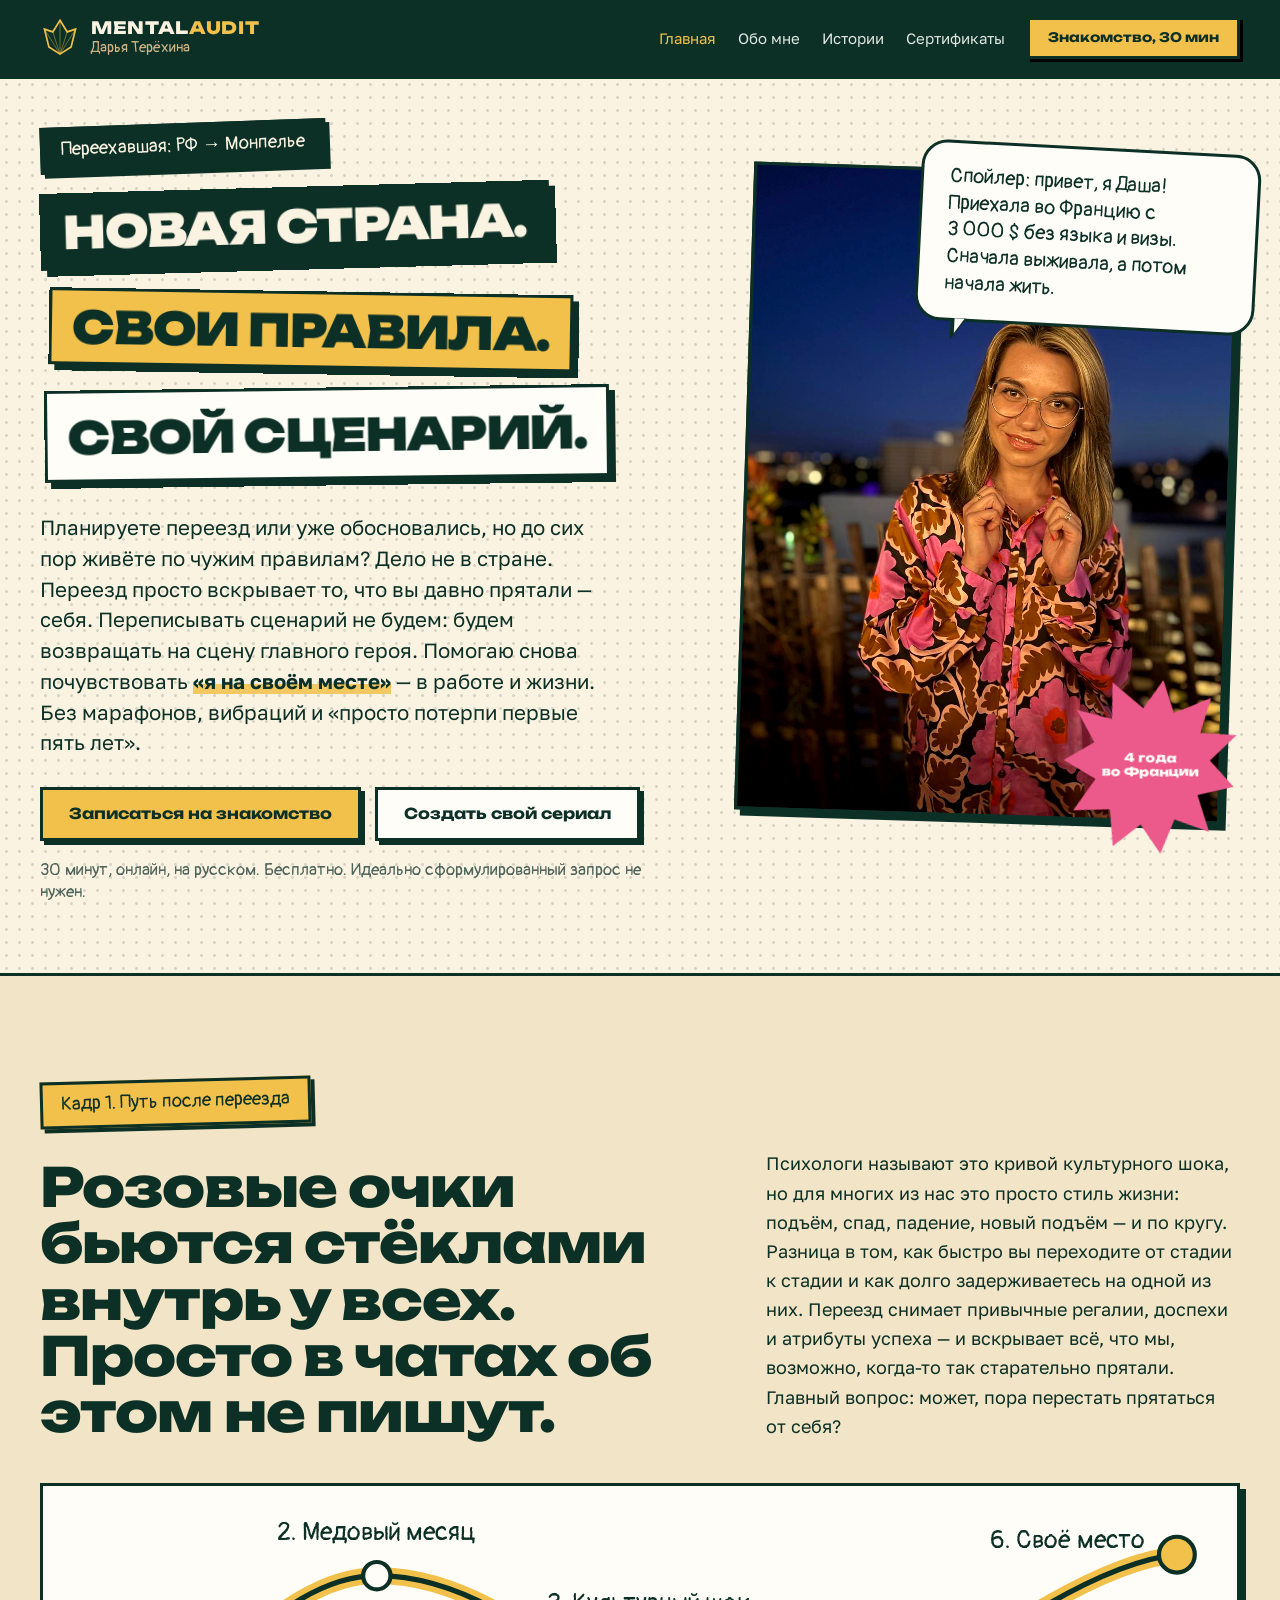
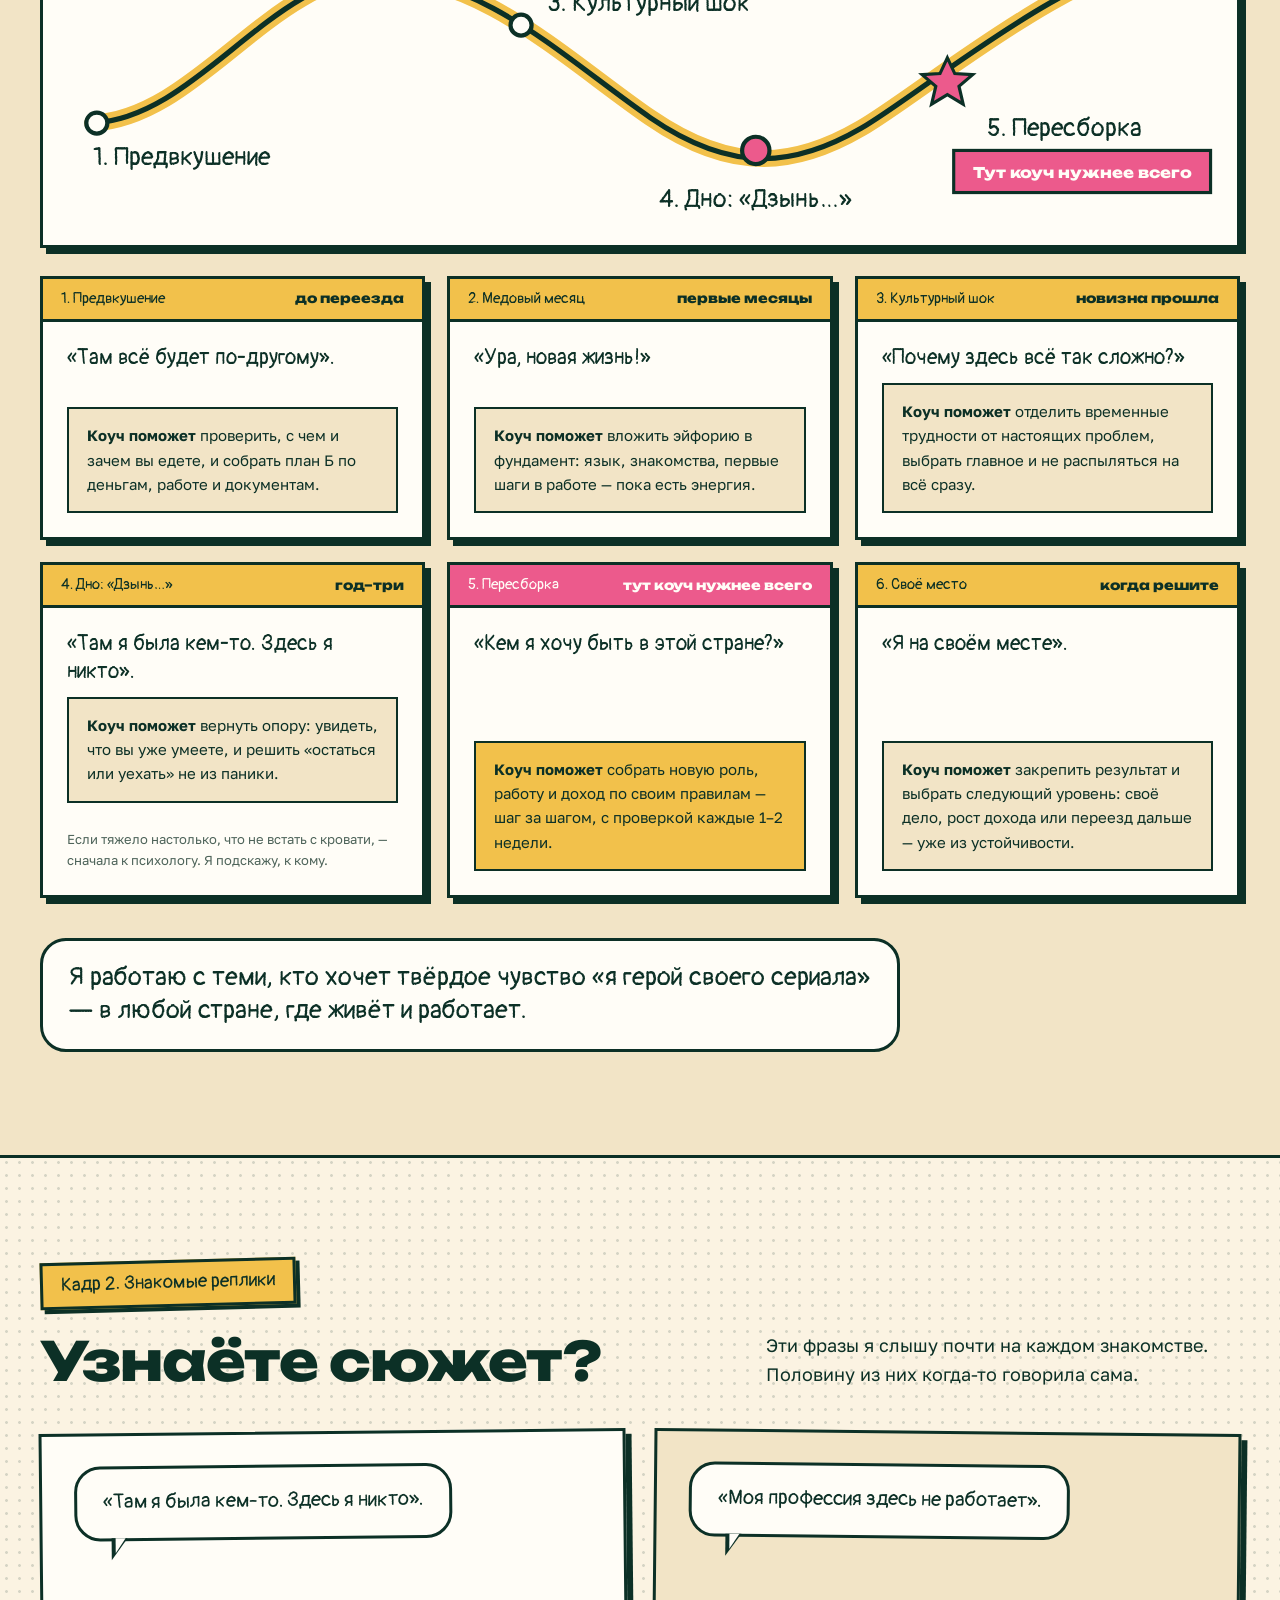
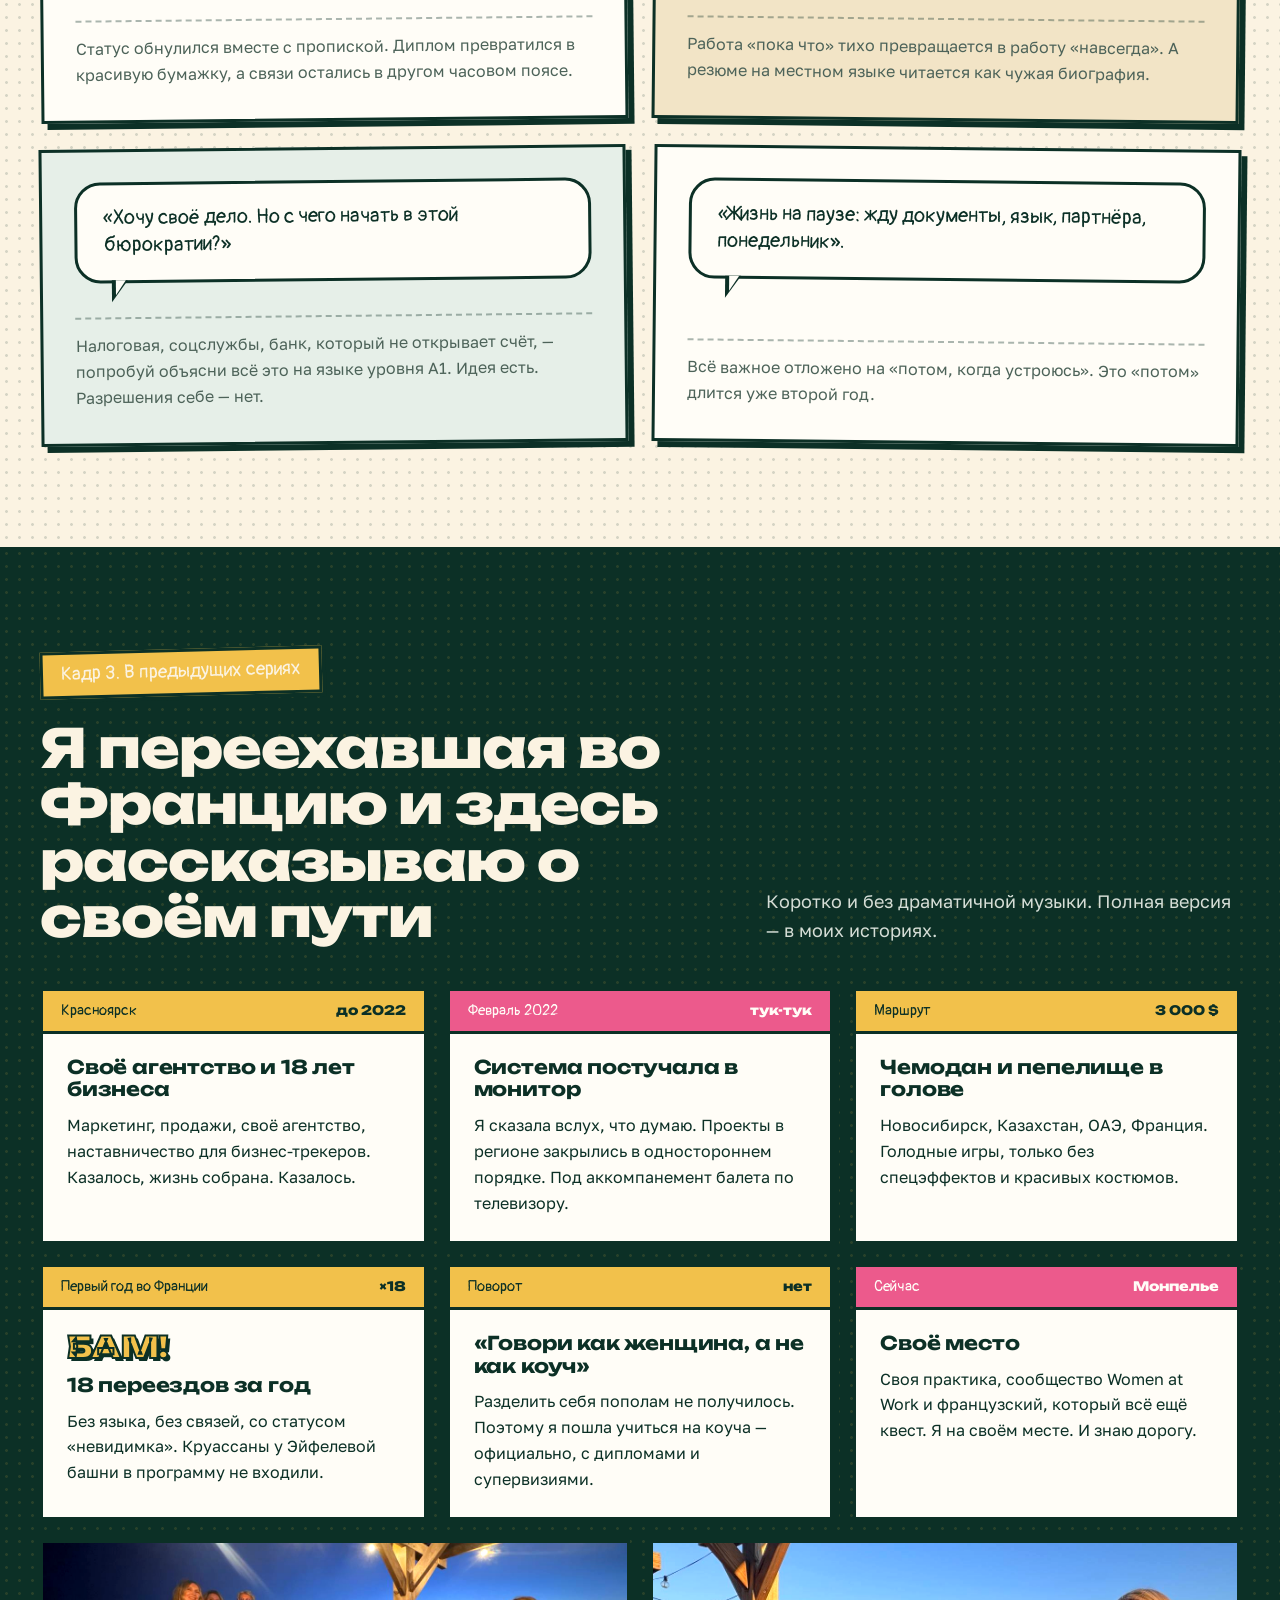
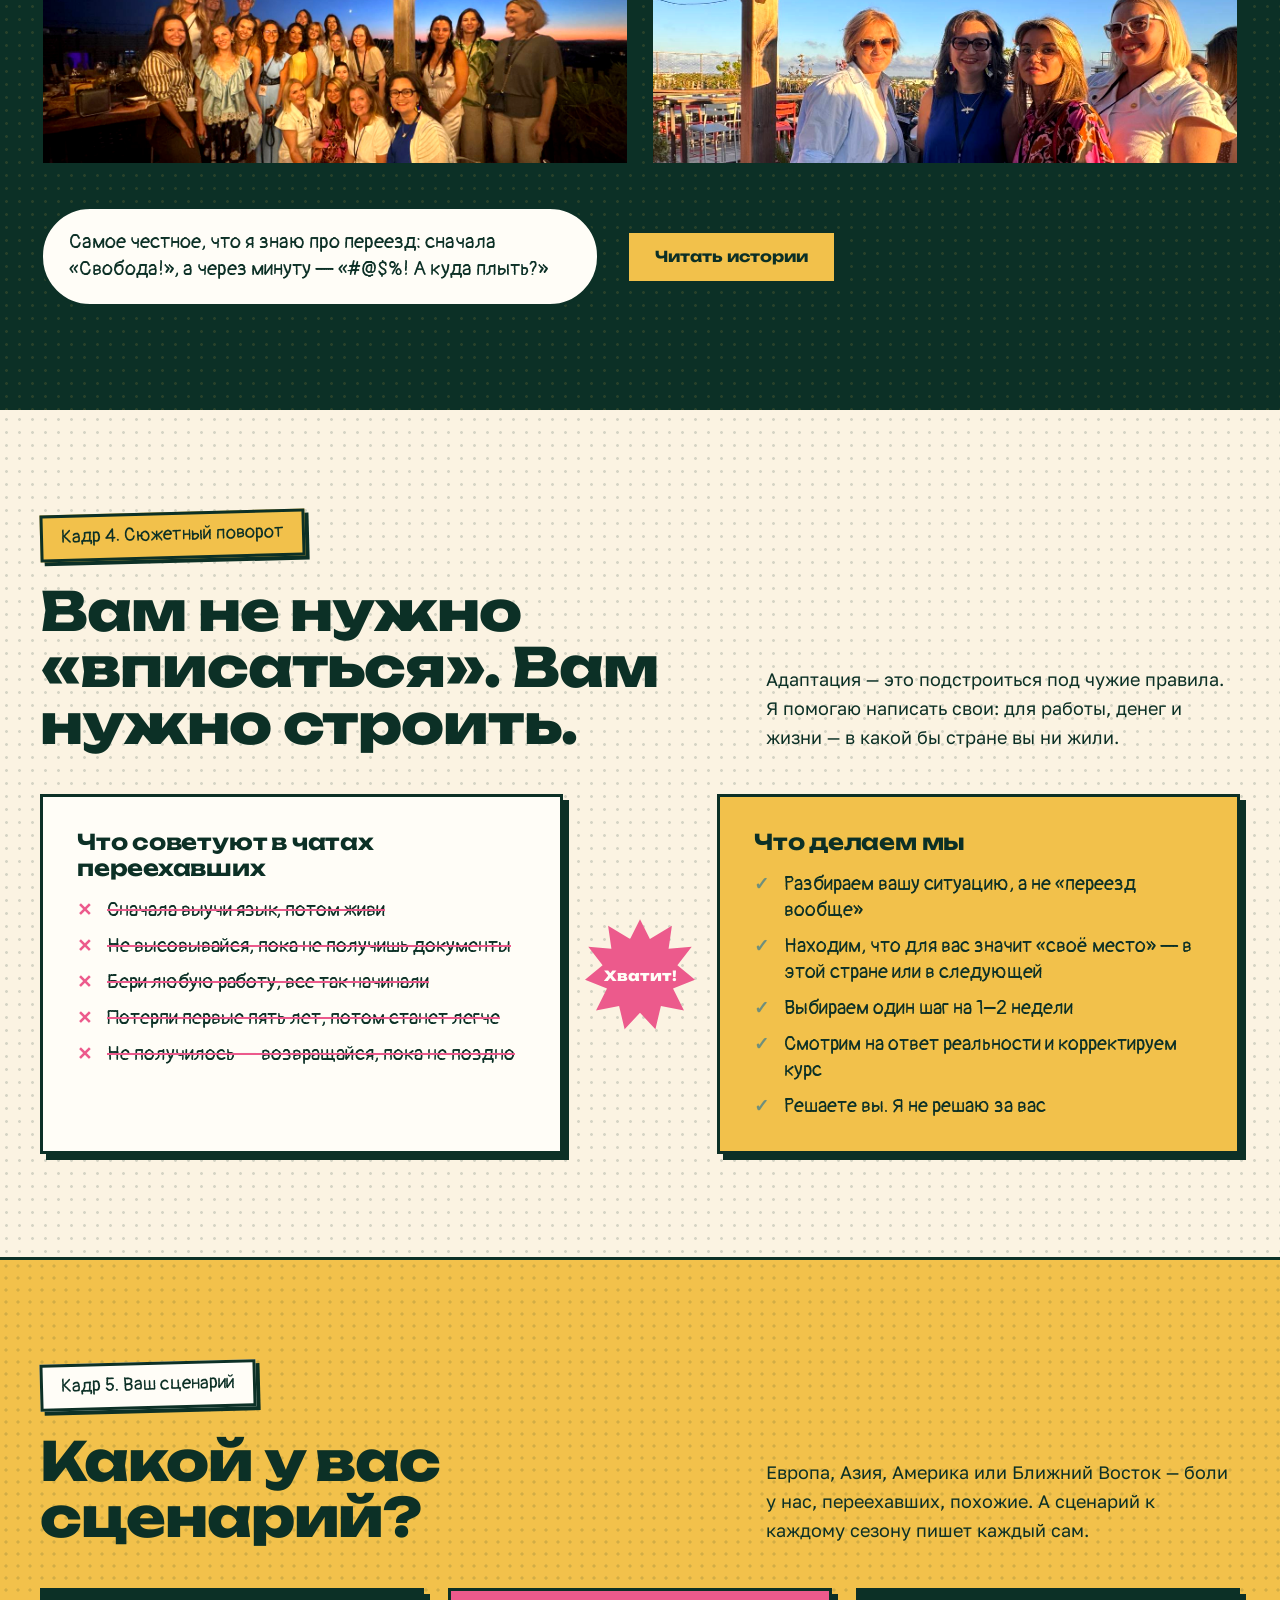
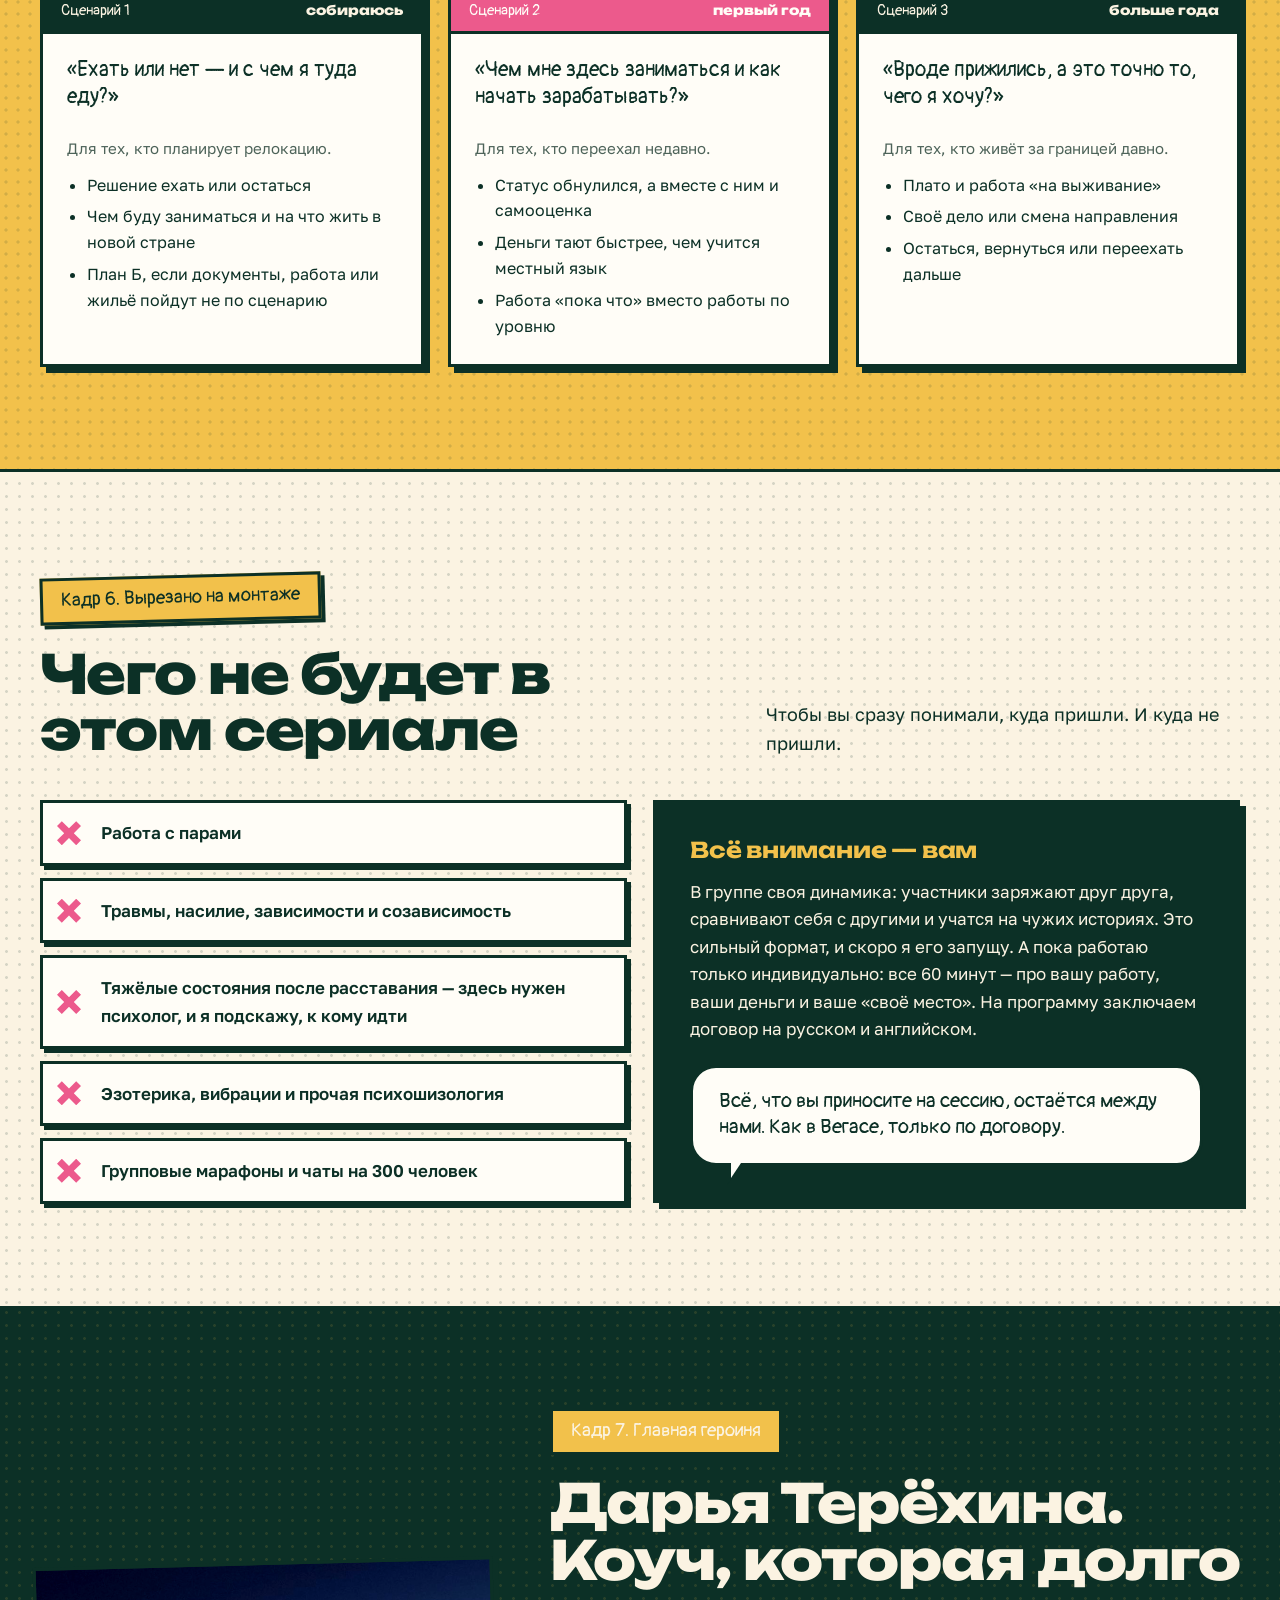
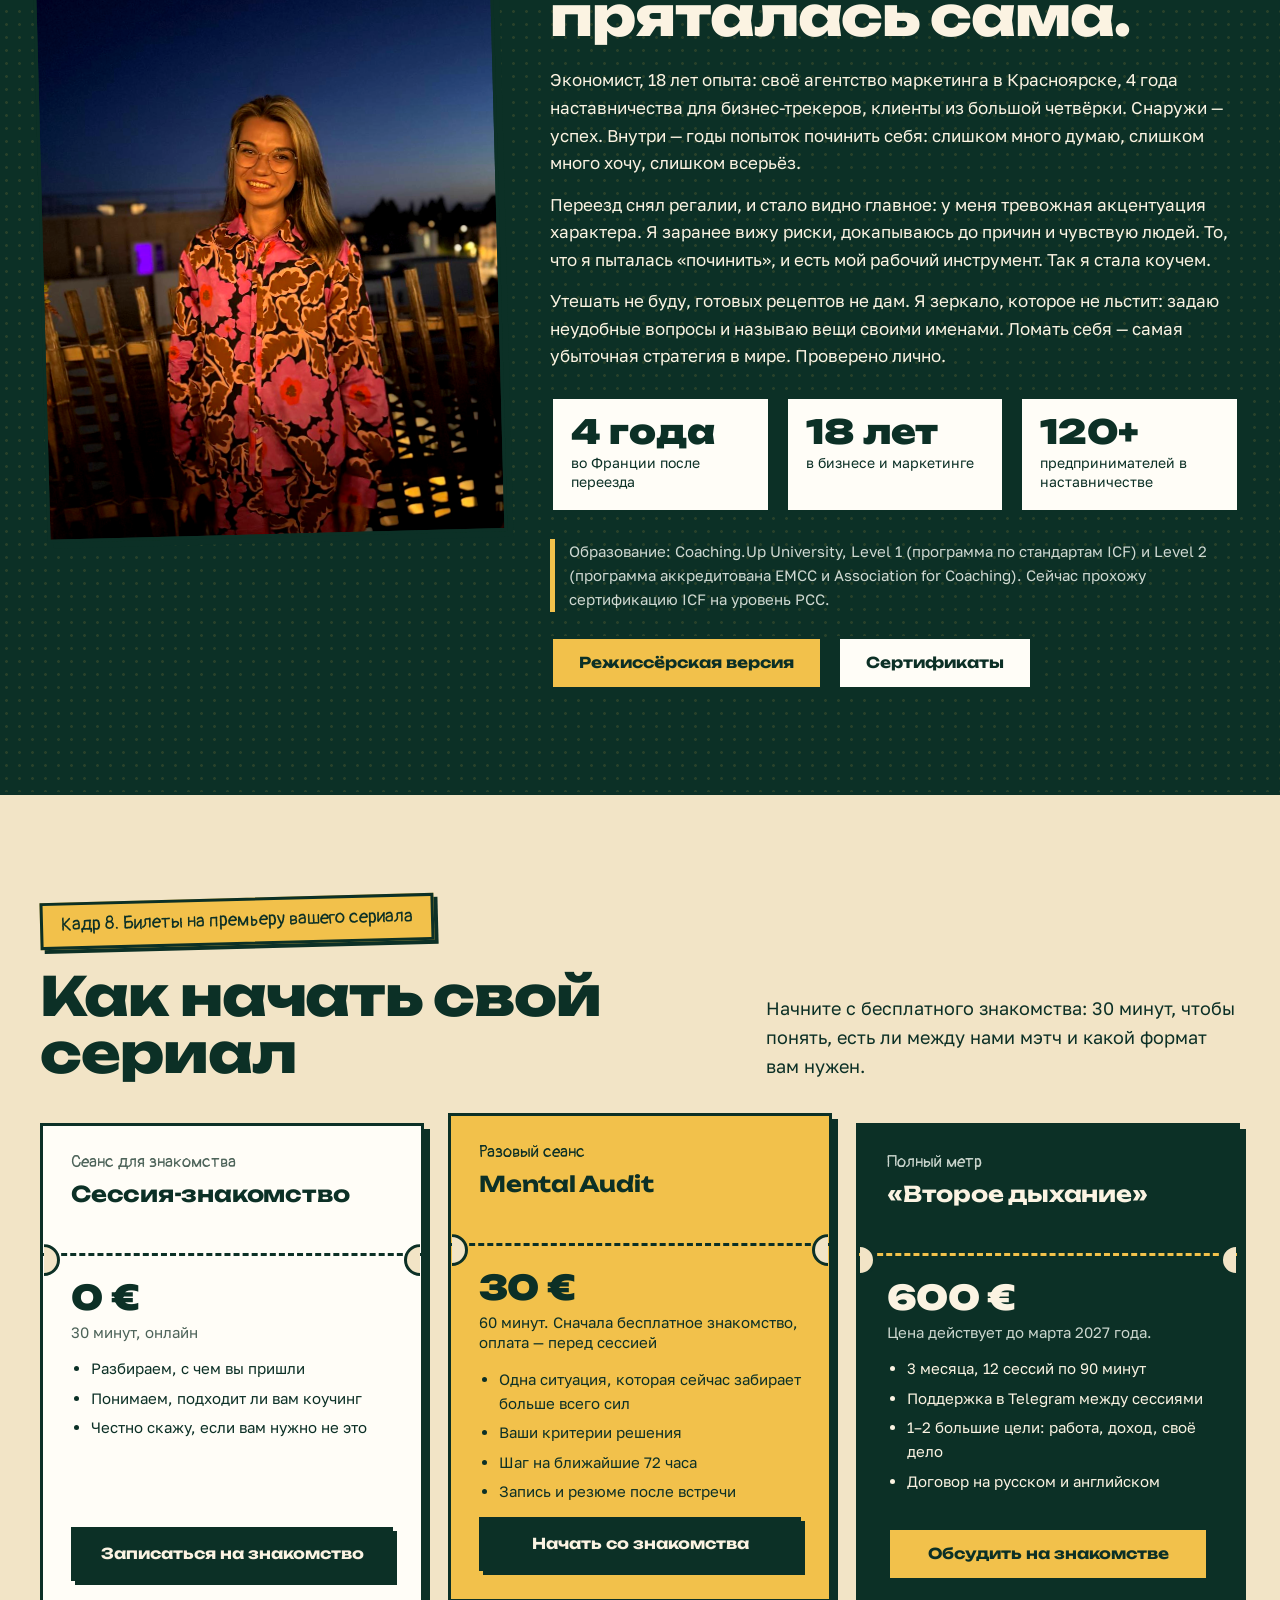
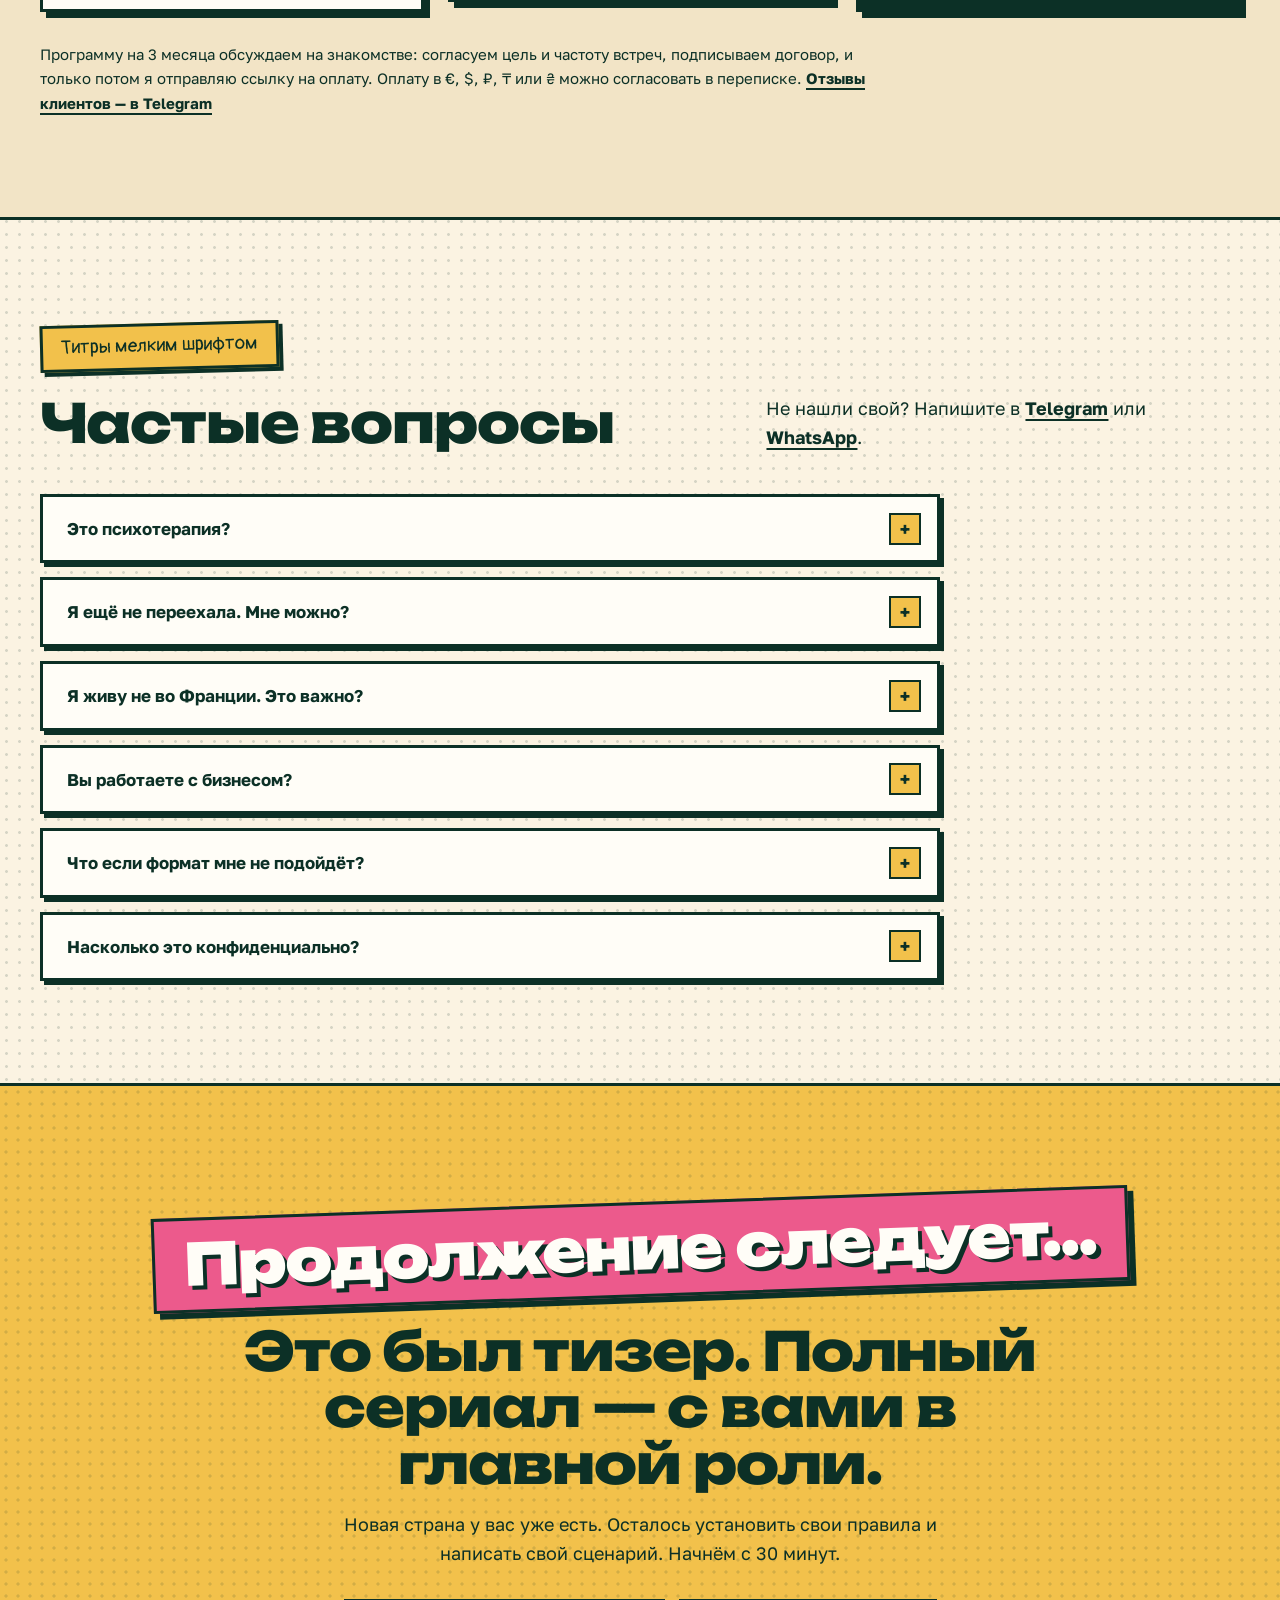
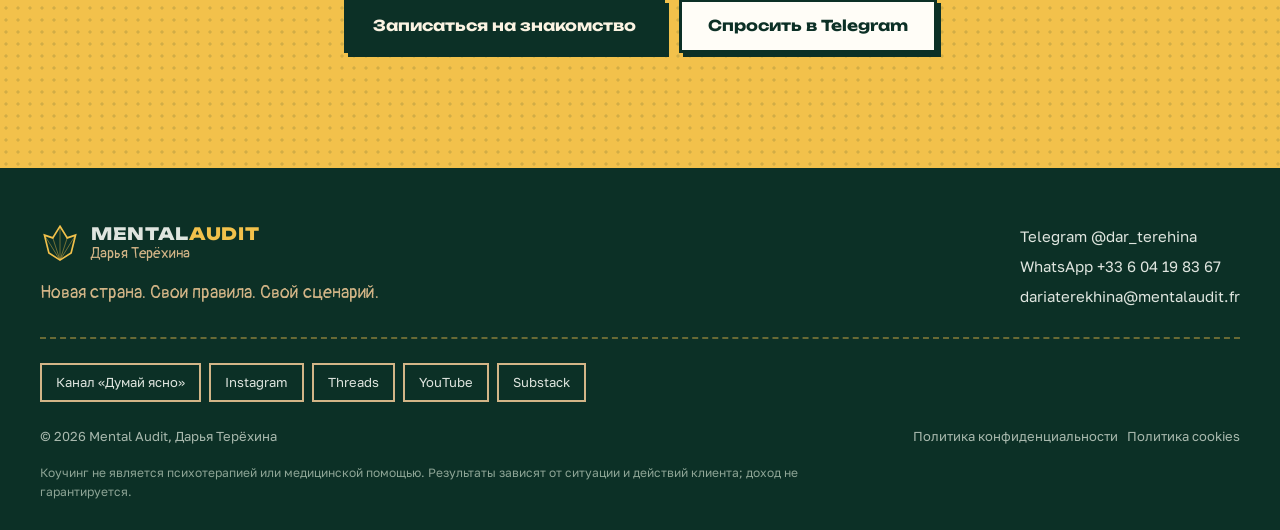
==== index.html @ deb72129 "Кадр 7: уточнено предложение про опыт Co-Authored-By: Claude Opus 5.5 <noreply@anthropic.com> Claude" ====
<!doctype html>
<html lang="ru">
<head>
<meta charset="utf-8">
<meta name="viewport" content="width=device-width, initial-scale=1">
<meta name="color-scheme" content="light">
<meta name="theme-color" content="#0c3026">
<title>Новая страна. Свои правила. Свой сценарий. | Дарья Терёхина, коуч для переехавших</title>
<meta name="description" content="Помогаю тем, кто переехал или планирует переезд, снова почувствовать «я на своём месте» — в работе и жизни. Коучинг один на один, на русском, онлайн. Дарья Терёхина, 4 года во Франции.">
<meta property="og:title" content="Новая страна. Свои правила. Свой сценарий.">
<meta property="og:description" content="Коуч для переехавших: работа, доход и жизнь в новой стране на своих условиях.">
<meta property="og:image" content="https://mentalaudit.fr/images/daria-portrait-collar.jpg">
<link rel="icon" type="image/svg+xml" href="mark.svg">
<link rel="preconnect" href="https://fonts.googleapis.com">
<link rel="preconnect" href="https://fonts.gstatic.com" crossorigin>
<link href="https://fonts.googleapis.com/css2?family=Golos+Text:wght@400;600;700&family=Pangolin&family=Unbounded:wght@700;800;900&display=swap" rel="stylesheet">
<link rel="stylesheet" href="style.css?v=20261119h">
</head>
<body>
<a class="skip" href="#main">К содержанию</a>
<header class="masthead">
  <div class="wrap">
    <a class="logo" href="index.html" aria-label="Mental Audit, на главную">
      <svg viewBox="0 0 72 72" fill="none" aria-hidden="true"><path d="M36 4 49 25 64 20 56 52 36 65 16 52 8 20 23 25 36 4Z" stroke="currentColor" stroke-width="3"/><path d="M36 4v61M8 20l28 45 28-45M23 25l13 40 13-40" stroke="currentColor" stroke-opacity=".5" stroke-width="1.6"/></svg>
      <span><b>MENTAL<span>AUDIT</span></b><small>Дарья Терёхина</small></span>
    </a>
    <nav class="nav" aria-label="Основная навигация">
      <a href="index.html" aria-current="page">Главная</a>
      <a href="about.html">Обо мне</a>
      <a href="blog.html">Истории</a>
      <a href="certificates.html">Сертификаты</a>
      <a class="btn btn-gold" href="https://cal.com/daria-mentalaudit/%D1%81%D0%B5%D1%81%D1%81%D0%B8%D1%8F-%D0%B7%D0%BD%D0%B0%D0%BA%D0%BE%D0%BC%D1%81%D1%82%D0%B2%D0%BE" target="_blank" rel="noopener">Знакомство, 30 мин</a>
    </nav>
  </div>
</header>

<main id="main">

<!-- ОБЛОЖКА -->
<section class="cover">
  <div class="wrap cover-grid">
    <div>
      <div class="issue">
        <span class="caption ink">Переехавшая: РФ → Монпелье</span>
      </div>
      <h1 class="headline"><span>Новая страна.</span><span>Свои правила.</span><span class="yo">Свой сценарий.</span></h1>
      <p class="lead">Планируете переезд или уже обосновались, но до сих пор живёте по чужим правилам? Дело не в стране. Переезд просто вскрывает то, что вы давно прятали — себя. Переписывать сценарий не будем: будем возвращать на сцену главного героя. Помогаю снова почувствовать <strong>«я на своём месте»</strong> — в работе и жизни. Без марафонов, вибраций и «просто потерпи первые пять лет».</p>
      <div class="cta-row">
        <a class="btn btn-gold" href="https://cal.com/daria-mentalaudit/%D1%81%D0%B5%D1%81%D1%81%D0%B8%D1%8F-%D0%B7%D0%BD%D0%B0%D0%BA%D0%BE%D0%BC%D1%81%D1%82%D0%B2%D0%BE" target="_blank" rel="noopener">Записаться на знакомство</a>
        <a class="btn" href="#tickets">Создать свой сериал</a>
      </div>
      <p class="cover-note">30 минут, онлайн, на русском. Бесплатно. Идеально сформулированный запрос не нужен.</p>
    </div>
    <div class="cover-art">
      <div class="panel halftone cover-photo"><img src="images/daria-portrait-collar.jpg" alt="Дарья Терёхина на террасе вечером в Монпелье" fetchpriority="high"></div>
      <p class="bubble">Спойлер: привет, я Даша! Приехала во Францию с 3&nbsp;000&nbsp;$ без языка и визы. Сначала выживала, а потом начала жить.</p>
      <div class="burst" aria-hidden="true"><span>4 года<br>во Франции</span></div>
    </div>
  </div>
</section>

<!-- КАДР 1: ПУТЬ ЭМИГРАНТА -->
<section class="scene scene-paper2" id="path">
  <div class="wrap">
    <div class="scene-head">
      <span class="caption">Кадр 1. Путь после переезда</span>
      <h2>Розовые очки бьются стёклами внутрь у всех. Просто в чатах об этом не пишут.</h2>
      <p>Психологи называют это кривой культурного шока, но для многих из нас это просто стиль жизни: подъём, спад, падение, новый подъём — и по кругу. Разница в том, как быстро вы переходите от стадии к стадии и как долго задерживаетесь на одной из них. Переезд снимает привычные регалии, доспехи и атрибуты успеха — и вскрывает всё, что мы, возможно, когда-то так старательно прятали. Главный вопрос: может, пора перестать прятаться от себя?</p>
    </div>
    <div class="panel arc-panel">
      <svg viewBox="0 0 1100 320" role="img" aria-label="Кривая культурного шока: предвкушение, медовый месяц, культурный шок, дно, пересборка, своё место">
        <path d="M30 210 C130 205 200 70 300 70 S480 150 560 205 S700 250 760 215 S960 60 1060 50" fill="none" stroke="#f2c14b" stroke-width="16" stroke-linecap="round"/>
        <path d="M30 210 C130 205 200 70 300 70 S480 150 560 205 S700 250 760 215 S960 60 1060 50" fill="none" stroke="#0c3026" stroke-width="5" stroke-linecap="round"/>
        <circle cx="34" cy="210" r="10" fill="#fffdf7" stroke="#0c3026" stroke-width="4"/>
        <circle cx="300" cy="70" r="13" fill="#fffdf7" stroke="#0c3026" stroke-width="4"/>
        <circle cx="437" cy="117" r="10" fill="#fffdf7" stroke="#0c3026" stroke-width="4"/>
        <circle cx="660" cy="236" r="13" fill="#ec5a8c" stroke="#0c3026" stroke-width="4"/>
        <polygon points="842,148 849,163 866,164 853,175 857,192 842,183 827,192 831,175 818,164 835,163" fill="#ec5a8c" stroke="#0c3026" stroke-width="3"/>
        <circle cx="1060" cy="50" r="17" fill="#f2c14b" stroke="#0c3026" stroke-width="4"/>
        <text x="30" y="250" font-family="Pangolin, cursive" font-size="24" fill="#0c3026">1. Предвкушение</text>
        <text x="300" y="36" text-anchor="middle" font-family="Pangolin, cursive" font-size="24" fill="#0c3026">2. Медовый месяц</text>
        <text x="462" y="104" text-anchor="start" font-family="Pangolin, cursive" font-size="24" fill="#0c3026">3. Культурный шок</text>
        <text x="660" y="290" text-anchor="middle" font-family="Pangolin, cursive" font-size="24" fill="#0c3026">4. Дно: «Дзынь…»</text>
        <text x="880" y="222" font-family="Pangolin, cursive" font-size="24" fill="#0c3026">5. Пересборка</text>
        <rect x="848" y="236" width="244" height="40" fill="#ec5a8c" stroke="#0c3026" stroke-width="3"/>
        <text x="970" y="262" text-anchor="middle" font-family="Unbounded, sans-serif" font-weight="800" font-size="14" fill="#fffdf7">Тут коуч нужнее всего</text>
        <text x="1030" y="44" text-anchor="end" font-family="Pangolin, cursive" font-size="24" fill="#0c3026">6. Своё место</text>
      </svg>
    </div>
    <div class="stages">
      <article class="frame stage">
        <div class="frame-top"><span>1. Предвкушение</span><b>до переезда</b></div>
        <div class="frame-body"><p class="q">«Там всё будет по-другому».</p><p class="coach-help"><b>Коуч поможет</b> проверить, с чем и зачем вы едете, и собрать план Б по деньгам, работе и документам.</p></div>
      </article>
      <article class="frame stage">
        <div class="frame-top"><span>2. Медовый месяц</span><b>первые месяцы</b></div>
        <div class="frame-body"><p class="q">«Ура, новая жизнь!»</p><p class="coach-help"><b>Коуч поможет</b> вложить эйфорию в фундамент: язык, знакомства, первые шаги в работе — пока есть энергия.</p></div>
      </article>
      <article class="frame stage">
        <div class="frame-top"><span>3. Культурный шок</span><b>новизна прошла</b></div>
        <div class="frame-body"><p class="q">«Почему здесь всё так сложно?»</p><p class="coach-help"><b>Коуч поможет</b> отделить временные трудности от настоящих проблем, выбрать главное и не распыляться на всё сразу.</p></div>
      </article>
      <article class="frame stage">
        <div class="frame-top"><span>4. Дно: «Дзынь…»</span><b>год–три</b></div>
        <div class="frame-body"><p class="q">«Там я была кем-то. Здесь я никто».</p><p class="coach-help"><b>Коуч поможет</b> вернуть опору: увидеть, что вы уже умеете, и решить «остаться или уехать» не из паники.</p><p class="small-note">Если тяжело настолько, что не встать с кровати, — сначала к психологу. Я подскажу, к кому.</p></div>
      </article>
      <article class="frame stage key">
        <div class="frame-top"><span>5. Пересборка</span><b>тут коуч нужнее всего</b></div>
        <div class="frame-body"><p class="q">«Кем я хочу быть в этой стране?»</p><p class="coach-help"><b>Коуч поможет</b> собрать новую роль, работу и доход по своим правилам — шаг за шагом, с проверкой каждые 1–2 недели.</p></div>
      </article>
      <article class="frame stage">
        <div class="frame-top"><span>6. Своё место</span><b>когда решите</b></div>
        <div class="frame-body"><p class="q">«Я на своём месте».</p><p class="coach-help"><b>Коуч поможет</b> закрепить результат и выбрать следующий уровень: своё дело, рост дохода или переезд дальше — уже из устойчивости.</p></div>
      </article>
    </div>
    <p class="bubble no-tail promise-c">Я работаю с теми, кто хочет твёрдое чувство «я герой своего сериала» — в любой стране, где живёт и работает.</p>
  </div>
</section>

<!-- КАДР 2 -->
<section class="scene" id="plot">
  <div class="wrap">
    <div class="scene-head">
      <span class="caption">Кадр 2. Знакомые реплики</span>
      <h2>Узнаёте сюжет?</h2>
      <p>Эти фразы я слышу почти на каждом знакомстве. Половину из них когда-то говорила сама.</p>
    </div>
    <div class="plot">
      <article class="panel panel-pad">
        <p class="bubble">«Там я была кем-то. Здесь я никто».</p>
        <p class="narr">Статус обнулился вместе с пропиской. Диплом превратился в красивую бумажку, а связи остались в другом часовом поясе.</p>
      </article>
      <article class="panel panel-pad">
        <p class="bubble">«Моя профессия здесь не работает».</p>
        <p class="narr">Работа «пока что» тихо превращается в работу «навсегда». А резюме на местном языке читается как чужая биография.</p>
      </article>
      <article class="panel panel-pad">
        <p class="bubble">«Хочу своё дело. Но с чего начать в этой бюрократии?»</p>
        <p class="narr">Налоговая, соцслужбы, банк, который не открывает счёт, — попробуй объясни всё это на языке уровня А1. Идея есть. Разрешения себе — нет.</p>
      </article>
      <article class="panel panel-pad">
        <p class="bubble">«Жизнь на паузе: жду документы, язык, партнёра, понедельник».</p>
        <p class="narr">Всё важное отложено на «потом, когда устроюсь». Это «потом» длится уже второй год.</p>
      </article>
    </div>
  </div>
</section>

<!-- КАДР 2 -->
<section class="scene scene-ink" id="previously">
  <div class="wrap">
    <div class="scene-head">
      <span class="caption">Кадр 3. В предыдущих сериях</span>
      <h2>Я переехавшая во Францию и здесь рассказываю о своём пути</h2>
      <p>Коротко и без драматичной музыки. Полная версия — в моих историях.</p>
    </div>
    <div class="strip">
      <article class="frame">
        <div class="frame-top"><span>Красноярск</span><b>до 2022</b></div>
        <div class="frame-body"><h3>Своё агентство и 18 лет бизнеса</h3><p>Маркетинг, продажи, своё агентство, наставничество для бизнес-трекеров. Казалось, жизнь собрана. Казалось.</p></div>
      </article>
      <article class="frame accent">
        <div class="frame-top"><span>Февраль 2022</span><b>тук-тук</b></div>
        <div class="frame-body"><h3>Система постучала в монитор</h3><p>Я сказала вслух, что думаю. Проекты в регионе закрылись в одностороннем порядке. Под аккомпанемент балета по телевизору.</p></div>
      </article>
      <article class="frame">
        <div class="frame-top"><span>Маршрут</span><b>3 000 $</b></div>
        <div class="frame-body"><h3>Чемодан и пепелище в голове</h3><p>Новосибирск, Казахстан, ОАЭ, Франция. Голодные игры, только без спецэффектов и красивых костюмов.</p></div>
      </article>
      <article class="frame">
        <div class="frame-top"><span>Первый год во Франции</span><b>×18</b></div>
        <div class="frame-body"><span class="sfx">БАМ!</span><h3>18 переездов за год</h3><p>Без языка, без связей, со статусом «невидимка». Круассаны у Эйфелевой башни в программу не входили.</p></div>
      </article>
      <article class="frame">
        <div class="frame-top"><span>Поворот</span><b>нет</b></div>
        <div class="frame-body"><h3>«Говори как женщина, а не как коуч»</h3><p>Разделить себя пополам не получилось. Поэтому я пошла учиться на коуча — официально, с дипломами и супервизиями.</p></div>
      </article>
      <article class="frame accent">
        <div class="frame-top"><span>Сейчас</span><b>Монпелье</b></div>
        <div class="frame-body"><h3>Своё место</h3><p>Своя практика, сообщество Women at Work и французский, который всё ещё квест. Я на своём месте. И знаю дорогу.</p></div>
      </article>
      <figure class="frame wide photo" style="margin:0">
        <div class="halftone"><img src="images/daria-group-evening.jpg" alt="Дарья на вечере женского предпринимательского сообщества в Монпелье" loading="lazy"></div>
      </figure>
      <figure class="frame wide photo" style="margin:0">
        <div class="halftone"><img src="images/daria-community.jpg" alt="Дарья с участницами бизнес-сообщества на террасе" loading="lazy" style="object-position:center 30%"></div>
      </figure>
    </div>
    <div class="strip-out">
      <p class="bubble thought no-tail" style="color:var(--ink)">Самое честное, что я знаю про переезд: сначала «Свобода!», а через минуту — «#@$%! А куда плыть?»</p>
      <a class="btn btn-gold" href="blog.html">Читать истории</a>
    </div>
  </div>
</section>

<!-- КАДР 3 -->
<section class="scene" id="twist">
  <div class="wrap">
    <div class="scene-head">
      <span class="caption">Кадр 4. Сюжетный поворот</span>
      <h2>Вам не нужно «вписаться». Вам нужно строить.</h2>
      <p>Адаптация — это подстроиться под чужие правила. Я помогаю написать свои: для работы, денег и жизни — в какой бы стране вы ни жили.</p>
    </div>
    <div class="vs">
      <article class="panel advice">
        <h3>Что советуют в чатах переехавших</h3>
        <ul>
          <li>Сначала выучи язык, потом живи</li>
          <li>Не высовывайся, пока не получишь документы</li>
          <li>Бери любую работу, все так начинали</li>
          <li>Потерпи первые пять лет, потом станет легче</li>
          <li>Не получилось — возвращайся, пока не поздно</li>
        </ul>
      </article>
      <div class="vs-mid"><div class="burst"><span>Хватит!</span></div></div>
      <article class="panel ours">
        <h3>Что делаем мы</h3>
        <ul>
          <li>Разбираем вашу ситуацию, а не «переезд вообще»</li>
          <li>Находим, что для вас значит «своё место» — в этой стране или в следующей</li>
          <li>Выбираем один шаг на 1–2 недели</li>
          <li>Смотрим на ответ реальности и корректируем курс</li>
          <li>Решаете вы. Я не решаю за вас</li>
        </ul>
      </article>
    </div>
  </div>
</section>

<!-- КАДР 4 -->
<section class="scene scene-gold" id="casting">
  <div class="wrap">
    <div class="scene-head">
      <span class="caption paper">Кадр 5. Ваш сценарий</span>
      <h2>Какой у вас сценарий?</h2>
      <p>Европа, Азия, Америка или Ближний Восток — боли у нас, переехавших, похожие. А сценарий к каждому сезону пишет каждый сам.</p>
    </div>
    <div class="seasons">
      <article class="frame season">
        <div class="frame-top"><span>Сценарий 1</span><b>собираюсь</b></div>
        <div class="frame-body">
          <p class="q">«Ехать или нет — и с чем я туда еду?»</p>
          <p class="who">Для тех, кто планирует релокацию.</p>
          <ul><li>Решение ехать или остаться</li><li>Чем буду заниматься и на что жить в новой стране</li><li>План Б, если документы, работа или жильё пойдут не по сценарию</li></ul>
        </div>
      </article>
      <article class="frame season">
        <div class="frame-top"><span>Сценарий 2</span><b>первый год</b></div>
        <div class="frame-body">
          <p class="q">«Чем мне здесь заниматься и как начать зарабатывать?»</p>
          <p class="who">Для тех, кто переехал недавно.</p>
          <ul><li>Статус обнулился, а вместе с ним и самооценка</li><li>Деньги тают быстрее, чем учится местный язык</li><li>Работа «пока что» вместо работы по уровню</li></ul>
        </div>
      </article>
      <article class="frame season">
        <div class="frame-top"><span>Сценарий 3</span><b>больше года</b></div>
        <div class="frame-body">
          <p class="q">«Вроде прижились, а это точно то, чего я хочу?»</p>
          <p class="who">Для тех, кто живёт за границей давно.</p>
          <ul><li>Плато и работа «на выживание»</li><li>Своё дело или смена направления</li><li>Остаться, вернуться или переехать дальше</li></ul>
        </div>
      </article>
    </div>
  </div>
</section>

<!-- КАДР 5 -->
<section class="scene" id="cut">
  <div class="wrap">
    <div class="scene-head">
      <span class="caption">Кадр 6. Вырезано на монтаже</span>
      <h2>Чего не будет в этом сериале</h2>
      <p>Чтобы вы сразу понимали, куда пришли. И куда не пришли.</p>
    </div>
    <div class="cut">
      <ul class="cut-list">
        <li>Работа с парами</li>
        <li>Травмы, насилие, зависимости и созависимость</li>
        <li>Тяжёлые состояния после расставания — здесь нужен психолог, и я подскажу, к кому идти</li>
        <li>Эзотерика, вибрации и прочая психошизология</li>
        <li>Групповые марафоны и чаты на 300 человек</li>
      </ul>
      <article class="panel secret">
        <h3>Всё внимание — вам</h3>
        <p>В группе своя динамика: участники заряжают друг друга, сравнивают себя с другими и учатся на чужих историях. Это сильный формат, и скоро я его запущу. А пока работаю только индивидуально: все 60&nbsp;минут — про вашу работу, ваши деньги и ваше «своё место». На программу заключаем договор на русском и английском.</p>
        <p class="bubble">Всё, что вы приносите на сессию, остаётся между нами. Как в Вегасе, только по договору.</p>
      </article>
    </div>
  </div>
</section>

<!-- КАДР 6 -->
<section class="scene scene-ink" id="author">
  <div class="wrap hero-grid">
    <div class="panel halftone hero-photo"><img src="images/daria-portrait-standing.jpg" alt="Портрет Дарьи Терёхиной" loading="lazy"></div>
    <div>
      <span class="caption">Кадр 7. Главная героиня</span>
      <h2 style="margin:20px 0 22px">Дарья Терёхина. Коуч, которая долго пряталась сама.</h2>
      <p>Экономист, 18 лет опыта: своё агентство маркетинга в Красноярске, 4 года наставничества для бизнес-трекеров, клиенты из большой четвёрки. Снаружи — успех. Внутри — годы попыток починить себя: слишком много думаю, слишком много хочу, слишком всерьёз.</p>
      <p>Переезд снял регалии, и стало видно главное: у меня тревожная акцентуация характера. Я заранее вижу риски, докапываюсь до причин и чувствую людей. То, что я пыталась «починить», и есть мой рабочий инструмент. Так я стала коучем.</p>
      <p>Утешать не буду, готовых рецептов не дам. Я зеркало, которое не льстит: задаю неудобные вопросы и называю вещи своими именами. Ломать себя — самая убыточная стратегия в мире. Проверено лично.</p>
      <div class="facts">
        <div class="fact"><b>4 года</b><span>во Франции после переезда</span></div>
        <div class="fact"><b>18 лет</b><span>в бизнесе и маркетинге</span></div>
        <div class="fact"><b>120+</b><span>предпринимателей в наставничестве</span></div>
      </div>
      <p class="creds">Образование: Coaching.Up University, Level 1 (программа по стандартам ICF) и Level 2 (программа аккредитована EMCC и Association for Coaching). Сейчас прохожу сертификацию ICF на уровень PCC.</p>
      <div class="cta-row">
        <a class="btn btn-gold" href="about.html">Режиссёрская версия</a>
        <a class="btn" href="certificates.html">Сертификаты</a>
      </div>
    </div>
  </div>
</section>

<!-- КАДР 7 -->
<section class="scene scene-paper2" id="tickets">
  <div class="wrap">
    <div class="scene-head">
      <span class="caption">Кадр 8. Билеты на премьеру вашего сериала</span>
      <h2>Как начать свой сериал</h2>
      <p>Начните с бесплатного знакомства: 30 минут, чтобы понять, есть ли между нами мэтч и какой формат вам нужен.</p>
    </div>
    <div class="tickets">
      <article class="ticket">
        <div class="ticket-head"><small>Сеанс для знакомства</small><h3>Сессия-знакомство</h3></div>
        <div class="ticket-body">
          <p class="price">0 €<small>30 минут, онлайн</small></p>
          <ul><li>Разбираем, с чем вы пришли</li><li>Понимаем, подходит ли вам коучинг</li><li>Честно скажу, если вам нужно не это</li></ul>
          <a class="btn btn-ink" href="https://cal.com/daria-mentalaudit/%D1%81%D0%B5%D1%81%D1%81%D0%B8%D1%8F-%D0%B7%D0%BD%D0%B0%D0%BA%D0%BE%D0%BC%D1%81%D1%82%D0%B2%D0%BE" target="_blank" rel="noopener">Записаться на знакомство</a>
        </div>
      </article>
      <article class="ticket main">
        <div class="ticket-head"><small>Разовый сеанс</small><h3>Mental Audit</h3></div>
        <div class="ticket-body">
          <p class="price">30 €<small>60 минут. Сначала бесплатное знакомство, оплата — перед сессией</small></p>
          <ul><li>Одна ситуация, которая сейчас забирает больше всего сил</li><li>Ваши критерии решения</li><li>Шаг на ближайшие 72 часа</li><li>Запись и резюме после встречи</li></ul>
          <a class="btn btn-ink" href="https://cal.com/daria-mentalaudit/%D1%81%D0%B5%D1%81%D1%81%D0%B8%D1%8F-%D0%B7%D0%BD%D0%B0%D0%BA%D0%BE%D0%BC%D1%81%D1%82%D0%B2%D0%BE" target="_blank" rel="noopener">Начать со знакомства</a>
        </div>
      </article>
      <article class="ticket dark">
        <div class="ticket-head"><small>Полный метр</small><h3>«Второе дыхание»</h3></div>
        <div class="ticket-body">
          <p class="price">600 €<small>Цена действует до марта 2027 года.</small></p>
          <ul><li>3 месяца, 12 сессий по 90 минут</li><li>Поддержка в Telegram между сессиями</li><li>1–2 большие цели: работа, доход, своё дело</li><li>Договор на русском и английском</li></ul>
          <a class="btn btn-gold" href="https://cal.com/daria-mentalaudit/%D1%81%D0%B5%D1%81%D1%81%D0%B8%D1%8F-%D0%B7%D0%BD%D0%B0%D0%BA%D0%BE%D0%BC%D1%81%D1%82%D0%B2%D0%BE" target="_blank" rel="noopener">Обсудить на знакомстве</a>
        </div>
      </article>
    </div>
    <p class="ticket-note">Программу на 3 месяца обсуждаем на знакомстве: согласуем цель и частоту встреч, подписываем договор, и только потом я отправляю ссылку на оплату. Оплату в €, $, ₽, ₸ или ₴ можно согласовать в переписке. <a class="link" href="https://t.me/customerreviews_fromdaria" target="_blank" rel="noopener">Отзывы клиентов — в Telegram</a></p>
  </div>
</section>

<!-- FAQ -->
<section class="scene" id="faq">
  <div class="wrap">
    <div class="scene-head">
      <span class="caption">Титры мелким шрифтом</span>
      <h2>Частые вопросы</h2>
      <p>Не нашли свой? Напишите в <a class="link" href="https://t.me/dar_terehina" target="_blank" rel="noopener">Telegram</a> или <a class="link" href="https://wa.me/33604198367" target="_blank" rel="noopener">WhatsApp</a>.</p>
    </div>
    <div class="faq">
      <details><summary>Это психотерапия?</summary><p>Нет. Коучинг работает с целями, решениями и действиями в вашей текущей ситуации. Я не ставлю диагнозов и не лечу. Если вашему запросу нужен психолог, скажу прямо и подскажу, куда обратиться.</p></details>
      <details><summary>Я ещё не переехала. Мне можно?</summary><p>Да, это «Сезон 0». Чем раньше вы поймёте, с чем и зачем едете, тем меньше сюрпризов будет на месте.</p></details>
      <details><summary>Я живу не во Франции. Это важно?</summary><p>Нет. Работаем онлайн на русском, с клиентами из разных стран. Мой опыт — французский, а механика переезда у всех удивительно похожая.</p></details>
      <details><summary>Вы работаете с бизнесом?</summary><p>Да. Своё дело в новой стране — один из главных сюжетов. 18 лет бизнеса никуда не делись: доход, клиенты и решения собственника — моя родная территория.</p></details>
      <details><summary>Что если формат мне не подойдёт?</summary><p>Для этого и есть бесплатное знакомство. Если коучинг сейчас не то, что вам нужно, я скажу честно и не буду уговаривать.</p></details>
      <details><summary>Насколько это конфиденциально?</summary><p>Полностью, в рамках профессиональной этики. На программу заключаем договор. Кейсы без вашего согласия нигде не появляются.</p></details>
    </div>
  </div>
</section>

<!-- ФИНАЛ -->
<section class="finale scene-gold">
  <div class="wrap">
    <span class="sfx">Продолжение следует…</span>
    <h2>Это был тизер. Полный сериал — с вами в главной роли.</h2>
    <p>Новая страна у вас уже есть. Осталось установить свои правила и написать свой сценарий. Начнём с 30 минут.</p>
    <div class="cta-row">
      <a class="btn btn-ink" href="https://cal.com/daria-mentalaudit/%D1%81%D0%B5%D1%81%D1%81%D0%B8%D1%8F-%D0%B7%D0%BD%D0%B0%D0%BA%D0%BE%D0%BC%D1%81%D1%82%D0%B2%D0%BE" target="_blank" rel="noopener">Записаться на знакомство</a>
      <a class="btn" href="https://t.me/dar_terehina" target="_blank" rel="noopener">Спросить в Telegram</a>
    </div>
  </div>
</section>

</main>

<footer class="footer">
  <div class="wrap">
    <div class="footer-top">
      <div>
        <a class="logo" href="index.html"><svg viewBox="0 0 72 72" fill="none" aria-hidden="true"><path d="M36 4 49 25 64 20 56 52 36 65 16 52 8 20 23 25 36 4Z" stroke="currentColor" stroke-width="3"/><path d="M36 4v61M8 20l28 45 28-45M23 25l13 40 13-40" stroke="currentColor" stroke-opacity=".5" stroke-width="1.6"/></svg><span><b>MENTAL<span>AUDIT</span></b><small>Дарья Терёхина</small></span></a>
        <p>Новая страна. Свои правила. Свой сценарий.</p>
      </div>
      <div class="footer-contacts">
        <a href="https://t.me/dar_terehina" target="_blank" rel="noopener">Telegram @dar_terehina</a>
        <a href="https://wa.me/33604198367" target="_blank" rel="noopener">WhatsApp +33 6 04 19 83 67</a>
        <a href="mailto:dariaterekhina@mentalaudit.fr">dariaterekhina@mentalaudit.fr</a>
      </div>
    </div>
    <div class="socials" aria-label="Социальные сети">
      <a href="https://t.me/thinkclearly_now" target="_blank" rel="noopener">Канал «Думай ясно»</a>
      <a href="https://www.instagram.com/dar_terekhina" target="_blank" rel="noopener">Instagram</a>
      <a href="https://www.threads.com/@dar_terekhina" target="_blank" rel="noopener">Threads</a>
      <a href="https://youtube.com/@dar_terekhina" target="_blank" rel="noopener">YouTube</a>
      <a href="https://dariaterehina.substack.com" target="_blank" rel="noopener">Substack</a>
    </div>
    <div class="footer-bottom">
      <span>© 2026 Mental Audit, Дарья Терёхина</span>
      <span><a href="https://docs.google.com/document/d/1q0NrdJZFEnXhmR4tX918Z0RPZUDRDrlL/edit?usp=drive_link" target="_blank" rel="noopener">Политика конфиденциальности</a> &nbsp; <a href="https://docs.google.com/document/d/1GY1hgu3mqL7DzoUqWoynKWMrRLRtPLpX/edit?usp=drive_link" target="_blank" rel="noopener">Политика cookies</a></span>
    </div>
    <p class="legal">Коучинг не является психотерапией или медицинской помощью. Результаты зависят от ситуации и действий клиента; доход не гарантируется.</p>
  </div>
</footer>
<script data-goatcounter="https://dariaterekhina.goatcounter.com/count" async src="https://gc.zgo.at/count.js"></script>
<script>
document.addEventListener('click',function(e){
  var a=e.target.closest&&e.target.closest('a[href^="http"]');if(!a)return;
  var h=a.href,n=null;
  if(h.indexOf('cal.com')>-1)n='klik-zapis-znakomstvo';
  else if(h.indexOf('t.me/dar_terehina')>-1)n='klik-telegram-lichno';
  else if(h.indexOf('t.me/customerreviews')>-1)n='klik-otzyvy';
  else if(h.indexOf('t.me/thinkclearly')>-1)n='klik-kanal-dumay-yasno';
  else if(h.indexOf('wa.me')>-1)n='klik-whatsapp';
  else if(h.indexOf('substack')>-1)n='klik-substack';
  else if(h.indexOf('instagram')>-1)n='klik-instagram';
  else if(h.indexOf('threads')>-1)n='klik-threads';
  else if(h.indexOf('youtube')>-1)n='klik-youtube';
  if(n&&window.goatcounter&&window.goatcounter.count)window.goatcounter.count({path:n,title:(a.textContent||'').trim().slice(0,60)+' — '+location.pathname,event:true});
});
</script>
</body>
</html>
---- style.css ----
/* ==========================================================
   MENTAL AUDIT · Дарья Терёхина — комикс-тизер
   Бренд: тёмно-зелёная «тушь», золото, бумага. Акцент — розовый
   из фирменной рубашки на фото. Шрифты: Unbounded (обложка),
   Pangolin (леттеринг пузырей), Golos Text (текст).
   ========================================================== */
:root{
  --ink:#0c3026;        /* тушь — фирменный тёмно-зелёный */
  --ink-2:#153e31;
  --paper:#fbf3e2;      /* газетная бумага */
  --paper-2:#f2e4c6;
  --white:#fffdf7;
  --gold:#f2c14b;       /* фирменное золото, напечатанное ярче */
  --gold-soft:#d3b587;
  --pink:#ec5a8c;       /* розовый из рубашки — только для взрывов */
  --sage:#6f8f7c;
  --muted:#4d6359;
  --line:3px;
  --shadow:6px 6px 0 var(--ink);
  --shadow-sm:4px 4px 0 var(--ink);
  --dots:radial-gradient(rgba(12,48,38,.16) 1.2px, transparent 1.6px);
}
*{box-sizing:border-box}
html{scroll-behavior:smooth}
body{margin:0;background:var(--paper);background-image:var(--dots);background-size:13px 13px;color:var(--ink);font:400 17px/1.62 'Golos Text',Arial,sans-serif;overflow-x:hidden}
img{max-width:100%;display:block}
a{color:inherit}
h1,h2,h3,p{margin:0}
h2{font:800 clamp(30px,4.2vw,54px)/1.05 'Unbounded',Arial,sans-serif;letter-spacing:-.02em}
h3{font:700 clamp(19px,1.7vw,23px)/1.2 'Unbounded',Arial,sans-serif;letter-spacing:-.01em}
p+p{margin-top:14px}
ul{margin:0;padding-left:20px}
:focus-visible{outline:3px solid var(--pink);outline-offset:3px}
::selection{background:var(--gold);color:var(--ink)}
.wrap{width:min(100% - 48px,1200px);margin-inline:auto}
.skip{position:absolute;left:-999px;top:8px;background:var(--gold);padding:8px 14px;border:var(--line) solid var(--ink);z-index:100}
.skip:focus{left:8px}

/* ---------- Комикс-примитивы ---------- */
.panel{background:var(--white);border:var(--line) solid var(--ink);box-shadow:var(--shadow);position:relative}
.panel-pad{padding:26px 26px 28px}
.caption{display:inline-block;background:var(--gold);border:var(--line) solid var(--ink);padding:6px 14px 7px;font:400 19px/1.25 'Pangolin',cursive;box-shadow:var(--shadow-sm)}
.caption.paper{background:var(--white)}
.caption.ink{background:var(--ink);color:var(--paper)}
.bubble{position:relative;background:var(--white);border:var(--line) solid var(--ink);border-radius:26px;padding:16px 20px 17px;font:400 clamp(18px,1.6vw,21px)/1.3 'Pangolin',cursive}
.bubble::before,.bubble::after{content:'';position:absolute;width:0;height:0;border-style:solid}
.bubble::before{left:34px;bottom:-22px;border-width:22px 16px 0 0;border-color:var(--ink) transparent transparent transparent}
.bubble::after{left:37.5px;bottom:-15px;border-width:15px 10.5px 0 0;border-color:var(--white) transparent transparent transparent}
.bubble.tail-right::before{left:auto;right:34px;border-width:22px 0 0 16px;border-color:var(--ink) transparent transparent transparent}
.bubble.tail-right::after{left:auto;right:37.5px;border-width:15px 0 0 10.5px;border-color:var(--white) transparent transparent transparent}
.bubble.no-tail::before,.bubble.no-tail::after{display:none}
.thought{border-radius:50px}
.burst{display:flex;align-items:center;justify-content:center;text-align:center;width:172px;aspect-ratio:1;background:var(--pink);color:var(--white);font:800 12px/1.2 'Unbounded',sans-serif;padding:36px;clip-path:polygon(50% 0,59% 18%,79% 6%,76% 27%,97% 25%,84% 42%,100% 55%,80% 63%,90% 83%,69% 79%,64% 100%,50% 85%,36% 100%,31% 79%,10% 83%,20% 63%,0 55%,16% 42%,3% 25%,24% 27%,21% 6%,41% 18%);filter:drop-shadow(4px 4px 0 var(--ink))}
.halftone{position:relative;overflow:hidden;background:var(--ink)}
.halftone img{width:100%;height:100%;object-fit:cover;filter:contrast(1.12) saturate(1.15)}

.sfx{font:900 clamp(26px,3vw,40px)/1 'Unbounded',sans-serif;color:var(--gold);-webkit-text-stroke:2px var(--ink);text-shadow:3px 3px 0 var(--ink);letter-spacing:-.02em}

/* ---------- Кнопки ---------- */
.btn{display:inline-flex;align-items:center;justify-content:center;gap:10px;min-height:54px;padding:12px 22px;border:var(--line) solid var(--ink);box-shadow:var(--shadow-sm);font:700 15px/1.2 'Unbounded',sans-serif;text-decoration:none;text-align:center;transition:transform .12s,box-shadow .12s;background:var(--white);color:var(--ink)}
.btn:hover{transform:translate(-2px,-2px);box-shadow:6px 6px 0 var(--ink)}
.btn:active{transform:translate(4px,4px);box-shadow:0 0 0 var(--ink)}
.btn-gold{background:var(--gold)}
.btn-ink{background:var(--ink);color:var(--paper)}
.btn-pink{background:var(--pink);color:var(--white)}
.link{font-weight:700;text-decoration:underline;text-decoration-thickness:2px;text-underline-offset:4px}
.link:hover{color:var(--pink)}

/* ---------- Шапка ---------- */
.masthead{background:var(--ink);color:var(--paper);border-bottom:var(--line) solid var(--ink);position:relative;z-index:20}
.masthead .wrap{display:flex;align-items:center;justify-content:space-between;gap:18px;min-height:76px;flex-wrap:wrap;padding-block:10px}
.logo{display:inline-flex;align-items:center;gap:11px;text-decoration:none}
.logo svg{width:40px;height:40px;color:var(--gold);flex-shrink:0}
.logo b{display:block;font:800 17px/1 'Unbounded',sans-serif;letter-spacing:.04em}
.logo b span{color:var(--gold)}
.logo small{display:block;font:400 15px/1.1 'Pangolin',cursive;color:var(--gold-soft);margin-top:4px}
.nav{display:flex;align-items:center;gap:6px 22px;flex-wrap:wrap}
.nav a{text-decoration:none;font-size:15px;color:#dfe6df}
.nav a:hover,.nav a[aria-current]{color:var(--gold)}
.nav .btn{min-height:42px;padding:8px 14px;font-size:13px;color:var(--ink);box-shadow:3px 3px 0 #000}

/* ---------- Обложка ---------- */
.cover{padding:44px 0 70px;position:relative;overflow:hidden}
.cover-grid{display:grid;grid-template-columns:minmax(0,1.12fr) minmax(0,.88fr);gap:44px;align-items:center}
.issue{display:flex;flex-wrap:wrap;gap:10px;align-items:center;margin-bottom:24px}
.issue .caption{transform:rotate(-2deg)}
.headline{display:flex;flex-direction:column;align-items:flex-start;gap:12px;margin:0 0 30px;font:900 clamp(34px,4.3vw,60px)/1 'Unbounded',Arial,sans-serif;letter-spacing:-.035em;text-transform:uppercase}
@media (min-width:1001px){.headline span{white-space:nowrap}}
.headline span{display:block;border:var(--line) solid var(--ink);box-shadow:var(--shadow);padding:.07em .2em .1em;transform-origin:left center}
.headline span:nth-child(1){background:var(--ink);color:var(--paper);transform:rotate(-1.6deg)}
.headline span:nth-child(2){background:var(--gold);transform:rotate(.9deg) translateX(.35em)}
.headline span:nth-child(3){background:var(--white);transform:rotate(-.7deg) translateX(.1em)}
.lead{font-size:clamp(18px,1.6vw,21px);line-height:1.5;max-width:560px;margin-bottom:28px}
.lead strong{background:linear-gradient(transparent 58%,rgba(242,193,75,.85) 58%);font-weight:700}
.cta-row{display:flex;flex-wrap:wrap;gap:14px;align-items:center}
.cover-note{margin-top:18px;font:400 17px/1.3 'Pangolin',cursive;color:var(--muted)}
.cover-art{position:relative;padding:0 10px 40px 0}
.cover-photo{aspect-ratio:3/4;transform:rotate(1.8deg)}
.cover-photo img{object-position:center 22%}
.cover-art .bubble{position:absolute;right:-34px;left:auto;top:26px;max-width:260px;transform:rotate(3deg);z-index:2}
.cover-art .burst{position:absolute;right:4px;bottom:6px;z-index:3;transform:rotate(9deg)}
.cover-art .caption{position:absolute;left:-14px;bottom:56px;z-index:2;max-width:250px;transform:rotate(-1.5deg)}

/* одно оркестрованное появление обложки */
@media (prefers-reduced-motion:no-preference){
  .headline span{animation:slam .45s cubic-bezier(.2,1.4,.4,1) both}
  .headline span:nth-child(2){animation-delay:.18s}
  .headline span:nth-child(3){animation-delay:.36s}
  .cover-art .burst{animation:pop .4s .7s cubic-bezier(.2,1.6,.4,1) both}
}
@keyframes slam{from{opacity:0;transform:scale(1.35) rotate(-6deg)}}
@keyframes pop{from{opacity:0;transform:scale(.2) rotate(-40deg)}}

/* ---------- Секции-«кадры» ---------- */
.scene{padding:clamp(64px,8vw,110px) 0}
.scene-ink{background:var(--ink);color:var(--paper);background-image:radial-gradient(rgba(242,193,75,.12) 1.2px,transparent 1.6px);background-size:13px 13px}
.scene-gold{background:var(--gold);background-image:radial-gradient(rgba(12,48,38,.14) 1.4px,transparent 1.8px);background-size:12px 12px;border-block:var(--line) solid var(--ink)}
.scene-paper2{background-color:var(--paper-2);border-block:var(--line) solid var(--ink)}
.scene-head{display:grid;grid-template-columns:minmax(0,1fr) minmax(0,.7fr);gap:24px 50px;align-items:end;margin-bottom:42px}
.scene-head .caption{grid-column:1/-1;justify-self:start;transform:rotate(-1.5deg)}
.scene-head p{font-size:18px;max-width:470px}
.scene-ink .scene-head p{color:#d5ddd6}
.scene-ink .panel,.scene-ink .frame{color:var(--ink)}
.scene-ink .frame.dark{color:var(--paper)}

/* Узнаёте сюжет: кадры с репликами */
.plot{display:grid;grid-template-columns:repeat(2,minmax(0,1fr));gap:26px}
.plot .panel{display:flex;flex-direction:column;gap:22px;min-height:290px}
.plot .panel:nth-child(odd){transform:rotate(-.6deg)}
.plot .panel:nth-child(even){transform:rotate(.6deg)}
.plot .bubble{align-self:flex-start;margin-bottom:12px}
.plot .narr{margin-top:auto;font-size:16px;color:var(--muted);border-top:2px dashed rgba(12,48,38,.35);padding-top:14px}
.plot .panel:nth-child(2){background:var(--paper-2)}
.plot .panel:nth-child(3){background:#e6efe8}

/* В предыдущих сериях: стрип */
.strip{display:grid;grid-template-columns:repeat(6,minmax(0,1fr));gap:20px}
.frame{grid-column:span 2;display:flex;flex-direction:column;background:var(--white);border:var(--line) solid var(--ink);box-shadow:var(--shadow);overflow:hidden}
.frame.wide{grid-column:span 3}
.frame-top{display:flex;justify-content:space-between;align-items:center;gap:10px;padding:9px 14px;background:var(--gold);border-bottom:var(--line) solid var(--ink);font:400 17px/1.2 'Pangolin',cursive}
.frame-top b{font:800 13px/1 'Unbounded',sans-serif}
.frame-body{padding:18px 18px 20px;display:flex;flex-direction:column;gap:12px;flex:1;font-size:16px}
.frame-body h3{font-size:19px}
.frame .sfx{font-size:30px}
.frame.dark{background:var(--ink);color:var(--paper)}
.frame.dark .frame-top{background:var(--pink);color:var(--white)}
.frame.photo .halftone{height:220px}
.strip-out{display:flex;flex-wrap:wrap;align-items:center;gap:18px 26px;margin-top:40px}
.strip-out .bubble{max-width:560px}

/* Сюжетный поворот: два кадра */
.vs{display:grid;grid-template-columns:minmax(0,1fr) auto minmax(0,1fr);gap:22px;align-items:stretch}
.vs .panel{padding:28px}
.vs h3{margin-bottom:16px}
.vs ul{list-style:none;padding:0;display:grid;gap:10px}
.vs li{font:400 20px/1.3 'Pangolin',cursive;padding-left:30px;position:relative}
.vs .advice li::before{content:'✕';position:absolute;left:0;color:var(--pink);font:900 18px/1.4 'Unbounded',sans-serif}
.vs .ours li::before{content:'✓';position:absolute;left:0;color:var(--sage);font:900 18px/1.4 'Unbounded',sans-serif}
.vs .advice li{text-decoration:line-through;text-decoration-color:var(--pink);text-decoration-thickness:2px}
.vs .ours{background:var(--gold)}
.vs-mid{align-self:center}
.vs-mid .burst{width:110px;font-size:14px;padding:22px}

/* Кастинг: три сезона */
.seasons{display:grid;grid-template-columns:repeat(3,minmax(0,1fr));gap:24px}
.seasons .frame,.series .frame{grid-column:auto}
.season{display:flex;flex-direction:column}
.season .frame-top{background:var(--ink);color:var(--paper)}
.season:nth-child(2) .frame-top{background:var(--pink);color:var(--white)}
.season .q{font:400 21px/1.3 'Pangolin',cursive}
.season .who{color:var(--muted);font-size:15px}
.season ul{font-size:16px;display:grid;gap:6px}

/* Вырезанные сцены */
.cut{display:grid;grid-template-columns:minmax(0,1fr) minmax(0,1fr);gap:26px;align-items:start}
.cut-list{list-style:none;padding:0;display:grid;gap:12px}
.cut-list li{background:var(--white);border:var(--line) solid var(--ink);padding:12px 16px 12px 52px;position:relative;font-weight:600;box-shadow:var(--shadow-sm)}
.cut-list li::before{content:'';position:absolute;left:14px;top:50%;width:24px;height:24px;margin-top:-12px;background:var(--pink);clip-path:polygon(20% 0,50% 30%,80% 0,100% 20%,70% 50%,100% 80%,80% 100%,50% 70%,20% 100%,0 80%,30% 50%,0 20%)}
.secret{background:var(--ink);color:var(--paper);padding:30px 28px}
.secret h3{color:var(--gold);margin-bottom:14px}
.secret .bubble{color:var(--ink);margin-top:22px}

/* Главная героиня */
.hero-grid{display:grid;grid-template-columns:minmax(0,.8fr) minmax(0,1.2fr);gap:50px;align-items:center}
.hero-photo{aspect-ratio:4/5;transform:rotate(-1.5deg)}
.hero-photo img{object-position:center 20%}
.facts{display:grid;grid-template-columns:repeat(3,minmax(0,1fr));gap:14px;margin:26px 0}
.fact{background:var(--white);border:var(--line) solid var(--ink);box-shadow:var(--shadow-sm);padding:14px 14px 16px;color:var(--ink)}
.fact b{display:block;font:900 clamp(26px,2.6vw,36px)/1 'Unbounded',sans-serif;margin-bottom:6px}
.fact span{font-size:14px;line-height:1.35;display:block}
.creds{font-size:15px;color:var(--muted);border-left:5px solid var(--gold);padding-left:14px;margin:20px 0 24px}
.scene-ink .creds{color:#cfd8d1}

/* Билеты на премьеру */
.tickets{display:grid;grid-template-columns:repeat(3,minmax(0,1fr));gap:24px;align-items:stretch}
.ticket{position:relative;background:var(--white);border:var(--line) solid var(--ink);box-shadow:var(--shadow);display:flex;flex-direction:column}
.ticket::before,.ticket::after{content:'';position:absolute;top:118px;width:26px;height:26px;border-radius:50%;background:var(--paper-2);border:var(--line) solid var(--ink)}
.ticket::before{left:-15px;clip-path:inset(0 0 0 50%)}
.ticket::after{right:-15px;clip-path:inset(0 50% 0 0)}
.ticket-head{padding:22px 24px 18px;border-bottom:3px dashed var(--ink);min-height:130px}
.ticket-head small{display:block;font:400 17px/1.2 'Pangolin',cursive;color:var(--muted);margin-bottom:8px}
.ticket-body{padding:22px 24px 24px;display:flex;flex-direction:column;gap:14px;flex:1}
.ticket-body ul{font-size:15px;display:grid;gap:5px}
.price{font:900 34px/1 'Unbounded',sans-serif;letter-spacing:-.02em}
.price small{display:block;font:400 15px/1.35 'Golos Text',sans-serif;letter-spacing:0;margin-top:8px;color:var(--muted)}
.ticket .btn{margin-top:auto}
.ticket.main{background:var(--gold);transform:translateY(-10px)}
.ticket.main .ticket-head small,.ticket.main .price small{color:var(--ink)}
.ticket.dark{background:var(--ink);color:var(--paper)}
.ticket.dark .ticket-head{border-bottom-color:var(--gold)}
.ticket.dark small,.ticket.dark .price small{color:#cbd6ce}
.ticket-note{margin-top:30px;font-size:15px;max-width:860px}

/* FAQ */
.faq{display:grid;gap:14px;max-width:900px}
.faq details{background:var(--white);border:var(--line) solid var(--ink);box-shadow:var(--shadow-sm)}
.faq summary{list-style:none;cursor:pointer;padding:16px 56px 16px 20px;font-weight:700;position:relative}
.faq summary::-webkit-details-marker{display:none}
.faq summary::after{content:'+';position:absolute;right:16px;top:50%;transform:translateY(-50%);width:28px;height:28px;display:grid;place-items:center;background:var(--gold);border:2px solid var(--ink);font:800 16px/1 'Unbounded',sans-serif}
.faq details[open] summary::after{content:'–';background:var(--pink);color:var(--white)}
.faq details p{padding:0 20px 18px;font-size:16px}

/* Финал */
.finale{text-align:center;padding:clamp(70px,9vw,120px) 0}
.finale .sfx{font-size:clamp(30px,4.6vw,58px);display:inline-block;margin-bottom:26px;color:var(--white);-webkit-text-stroke:0;text-shadow:4px 4px 0 var(--ink);background:var(--pink);border:var(--line) solid var(--ink);padding:.18em .4em .24em;transform:rotate(-2deg);box-shadow:var(--shadow)}
.finale h2{margin:0 auto 18px;max-width:900px}
.finale p{max-width:620px;margin:0 auto 30px;font-size:18px}
.finale .cta-row{justify-content:center}

/* ---------- Подстраницы ---------- */
.subcover{padding:52px 0 64px;border-bottom:var(--line) solid var(--ink)}
.subcover h1{font:900 clamp(36px,5.6vw,76px)/1 'Unbounded',sans-serif;letter-spacing:-.035em;text-transform:uppercase;margin:18px 0 24px;max-width:1000px}
.subcover h1 span{background:var(--gold);border:var(--line) solid var(--ink);box-shadow:var(--shadow);padding:0 .15em;display:inline-block;transform:rotate(-1deg)}
.subcover .lead{max-width:720px}
.two{display:grid;grid-template-columns:minmax(0,1fr) minmax(0,1fr);gap:28px;align-items:start}
.photo-row{display:grid;grid-template-columns:1.2fr .8fr;gap:22px}
.photo-row .halftone{height:340px;border:var(--line) solid var(--ink);box-shadow:var(--shadow)}
.photo-row figure{margin:0}
.photo-row figcaption{margin-top:12px}
.values{display:grid;grid-template-columns:repeat(2,minmax(0,1fr));gap:18px}
.values .panel{padding:20px 22px}
.values h3{font-size:18px;margin-bottom:8px}
.values p{font-size:16px}
.series{display:grid;grid-template-columns:repeat(3,minmax(0,1fr));gap:22px}
.series .frame-body p{color:var(--muted)}
.series .soon{font:400 18px/1.2 'Pangolin',cursive;color:var(--pink)}
.series a.frame{text-decoration:none;transition:transform .12s}
.series a.frame:hover{transform:translate(-2px,-2px)}
.channels{display:grid;grid-template-columns:repeat(3,minmax(0,1fr));gap:22px}
.channels .panel{padding:22px;display:flex;flex-direction:column;gap:12px}
.channels .btn{margin-top:auto;align-self:flex-start}
.dossier{display:grid;gap:28px}
.year{display:flex;align-items:center;gap:16px;margin:10px 0 -6px}
.year b{font:900 34px/1 'Unbounded',sans-serif}
.year::after{content:'';flex:1;height:3px;background:var(--ink)}
.doc{display:grid;grid-template-columns:minmax(200px,.75fr) minmax(0,1.25fr);gap:26px;align-items:center;padding:20px}
.doc-img{background:var(--paper-2);border:2px solid var(--ink);min-height:200px;display:grid;place-items:center;padding:10px}
.doc-img img{max-height:250px;width:auto;object-fit:contain}
.doc h3{margin:8px 0 12px}
.doc p{font-size:15px}
.doc .who{font:400 18px/1.2 'Pangolin',cursive;color:var(--muted)}

/* ---------- Подвал ---------- */
.footer{background:var(--ink);color:#dfe5df;padding:50px 0 28px;border-top:var(--line) solid var(--ink)}
.footer-top{display:flex;flex-wrap:wrap;justify-content:space-between;gap:30px;padding-bottom:28px;border-bottom:2px dashed rgba(242,193,75,.4)}
.footer-top p{margin-top:10px;font:400 18px/1.3 'Pangolin',cursive;color:var(--gold-soft)}
.footer a{text-decoration:none}
.footer a:hover{color:var(--gold)}
.footer-contacts{display:grid;gap:6px;font-size:15px}
.socials{display:flex;flex-wrap:wrap;gap:8px;margin:24px 0}
.socials a{border:2px solid var(--gold-soft);padding:5px 12px;font-size:13px}
.footer-bottom{display:flex;flex-wrap:wrap;justify-content:space-between;gap:12px;font-size:13px;color:#a9b9ae}
.legal{font-size:12px;color:#8ea596;margin-top:16px;max-width:820px}

/* ---------- Адаптив ---------- */
@media (max-width:1000px){
  .cover-grid,.hero-grid{grid-template-columns:1fr}
  .cover-art{max-width:470px;margin:20px auto 0;padding-right:0}
  .cover-art .bubble{right:-6px}
  .strip{grid-template-columns:repeat(2,minmax(0,1fr))}
  .frame,.frame.wide{grid-column:span 1}
  .tickets,.seasons,.series,.channels{grid-template-columns:1fr 1fr}
  .ticket.main{transform:none}
  .hero-photo{max-width:420px}
}
@media (max-width:760px){
  body{font-size:16px}
  .wrap{width:min(100% - 32px,1200px)}
  .scene-head,.plot,.vs,.cut,.two,.photo-row,.values,.doc{grid-template-columns:1fr}
  .vs-mid{justify-self:center}
  .tickets,.seasons,.series,.channels,.strip{grid-template-columns:1fr}
  .plot .panel{min-height:0;transform:none!important}
  .facts{grid-template-columns:1fr 1fr 1fr;gap:8px}
  .fact{padding:10px}
  .fact span{font-size:12px}
  .nav{gap:4px 14px}
  .nav a{font-size:14px}
  .headline span:nth-child(2){transform:rotate(.9deg) translateX(.15em)}
  .cover-art .burst{width:136px;padding:26px;font-size:10px;right:-4px}
  .cover-art .bubble{max-width:210px;top:8px;right:-4px}
  .ticket::before,.ticket::after{display:none}
  .cta-row .btn{flex:1 1 220px}
}
@media (prefers-reduced-motion:reduce){html{scroll-behavior:auto}*{animation:none!important;transition:none!important}}
.subcover-split h1{font-size:clamp(34px,4.6vw,64px)}
.subcover-split .cover-art{padding-bottom:10px}
@media (max-width:760px){.fact b{font-size:22px}}

/* путь эмигранта */
.burst span{display:block;transform:translateY(2px)}
.arc-panel{padding:16px 18px 6px;margin-bottom:28px}
.arc-panel svg{width:100%;height:auto;display:block}
.acts-c{display:grid;grid-template-columns:repeat(3,minmax(0,1fr));gap:22px}
.acts-c .frame{grid-column:auto}
.frame.gold{background:var(--gold)}
.frame.gold .frame-top{background:var(--ink);color:var(--paper)}
.sfx.pink{color:var(--pink);-webkit-text-stroke:2px var(--paper);text-shadow:3px 3px 0 #000}
.sfx.white{color:var(--white)}
.promise-c{margin-top:40px;max-width:860px;font-size:clamp(20px,2vw,26px)}
@media (max-width:760px){.acts-c{grid-template-columns:1fr}.arc-panel{padding:8px}}
.cover-art .burst span{transform:rotate(-9deg)}

/* правки обложки и пути */
.headline span:nth-child(2){margin-bottom:12px}
.stages-m{display:none}
.arc-note{margin:4px 0 28px;max-width:820px;font-size:16px;background:var(--white);border:var(--line) solid var(--ink);box-shadow:var(--shadow-sm);padding:14px 18px}
.arc-note b{color:var(--pink)}
@media (max-width:760px){
  .arc-panel{display:none}
  .stages-m{display:grid;gap:8px;margin:0 0 22px;padding:16px 16px 16px 40px;background:var(--white);border:var(--line) solid var(--ink);box-shadow:var(--shadow-sm);font:400 19px/1.3 'Pangolin',cursive}
  .stages-m .coach{background:var(--pink);color:var(--white);padding:4px 8px}
}
.stages-m li::marker{color:var(--ink)}
/* пузырь на обложке: дальше от головы, правее и выше */
@media (min-width:1001px){.cover-art .bubble{right:-64px;top:-22px;max-width:340px}}
@media (min-width:1001px) and (max-width:1280px){.cover-art .bubble{right:-18px}}

/* этапы кривой культурного шока */
.stages{display:grid;grid-template-columns:repeat(3,minmax(0,1fr));gap:22px}
.stages .frame{grid-column:auto}
.stage .q{font:400 21px/1.3 'Pangolin',cursive}
.coach-help{margin-top:auto;background:var(--paper-2);border:2px solid var(--ink);padding:10px 12px;font-size:15px}
.coach-help b{color:var(--ink)}
.small-note{font-size:13px;color:var(--muted)}
.stage.key .frame-top{background:var(--pink);color:var(--white)}
.stage.key .coach-help{background:var(--gold)}
@media (max-width:1000px){.stages{grid-template-columns:1fr 1fr}}
@media (max-width:760px){.stages{grid-template-columns:1fr}}

/* кадры «Февраль 2022» и «Сейчас»: белые, с розовой шапкой */
.frame.accent .frame-top{background:var(--pink);color:var(--white)}

/* iPhone: реплика над фото, не закрывает лицо */
@media (max-width:760px){
  .cover-art{display:flex;flex-direction:column;padding:0 0 18px;max-width:440px}
  .cover-art .bubble{position:relative;order:-1;top:auto;right:auto;left:auto;max-width:none;align-self:stretch;margin:0 6px 30px;transform:rotate(-1.2deg);font-size:19px}
  .cover-art .cover-photo{transform:rotate(1deg);margin:0 4px}
  .cover-art .burst{right:12px;bottom:4px;width:124px;padding:24px}
}

/* Воздух внутри плашек: текст не прилипает к краям */
.caption{padding:8px 18px 9px}
.bubble{padding:20px 26px 22px}
.headline span{padding:.12em .32em .16em}
.subcover h1 span{padding:.04em .28em .08em}
.frame-top{padding:11px 18px;gap:14px}
.frame-body{padding:22px 24px 24px}
.coach-help{padding:14px 18px 15px}
.panel-pad{padding:30px 32px 32px}
.vs .panel{padding:32px 34px}
.cut-list li{padding:16px 22px 16px 58px}
.secret{padding:34px 34px}
.fact{padding:16px 18px 18px}
.ticket-head{padding:26px 28px 20px}
.ticket-body{padding:24px 28px 28px}
.faq summary{padding:18px 60px 18px 24px}
.faq details p{padding:0 24px 20px}
.values .panel{padding:24px 26px}
.channels .panel{padding:26px 28px}
.doc{padding:24px 26px}
.socials a{padding:7px 14px}
.btn{padding:14px 26px}
.nav .btn{padding:9px 18px}
.finale .sfx{padding:.24em .5em .3em}
@media (max-width:760px){
  .bubble{padding:18px 22px 20px}
  .frame-top{padding:10px 16px}
  .frame-body{padding:20px 20px 22px}
  .coach-help{padding:13px 16px 14px}
  .panel-pad,.vs .panel,.secret{padding:26px 22px}
  .cut-list li{padding:15px 18px 15px 54px}
  .fact{padding:12px 12px 14px}
  .ticket-head{padding:22px 22px 18px}
  .ticket-body{padding:22px 22px 24px}
  .faq summary{padding:17px 58px 17px 20px}
  .faq details p{padding:0 20px 18px}
  .doc{padding:20px}
  .btn{padding:14px 20px}
}

/* Safari iOS: не даём фото и обложке распирать страницу шире экрана */
.cover-grid,.hero-grid{min-width:0}
.cover-grid>*,.hero-grid>*,.cover-art>*{min-width:0;max-width:100%}
.cover-photo img{max-width:100%;height:100%;object-fit:cover}
@media (max-width:1000px){
  .cover-grid,.hero-grid{grid-template-columns:minmax(0,1fr)}
}
@media (max-width:760px){
  .cover-art{display:grid;grid-template-columns:minmax(0,1fr);width:100%}
  .cover-art .bubble{font-size:17px;padding:16px 20px 18px}
  .headline{font-size:clamp(26px,7.8vw,32px)}
  .cover .lead,.subcover .lead{font-size:17px}
  .btn{font-size:14px;padding:13px 16px}
}

/* Телефон: заголовок-плашки с ровными отступами, текст поменьше */
@media (max-width:760px){
  .headline{font-size:clamp(22px,6.6vw,27px);letter-spacing:-.01em;gap:14px;line-height:1.05}
  .headline span{padding:10px 16px 11px;box-sizing:border-box;max-width:100%}
  .headline span:nth-child(1){transform:rotate(-1.2deg)}
  .headline span:nth-child(2){transform:rotate(.8deg) translateX(8px);margin-bottom:0;max-width:calc(100% - 8px)}
  .headline span:nth-child(3){transform:rotate(-.6deg) translateX(2px)}
  .subcover h1{letter-spacing:-.01em}
  .subcover h1 span{padding:4px 12px 6px}
  .subcover h1,.subcover-split h1{font-size:clamp(24px,7.4vw,30px)}
}

/* Десктоп: заголовок-плашки меньше, ровные отступы, не наезжают на фото */
@media (min-width:761px){
  .headline{font-size:clamp(30px,3.5vw,50px);gap:16px}
  .headline span{padding:.16em .42em .2em}
  .headline span:nth-child(2){transform:rotate(.9deg) translateX(.2em)}
  .cover-grid{gap:72px}
  .frame-top{font-size:15px}
}
@media (min-width:1001px){
  .cover-grid>div:first-child{max-width:100%;padding-right:8px}
}

/* Плашки-заголовки: место для Ё и Й, одинаковые отступы во всех плашках */
.headline span,.subcover h1 span{line-height:1.18;padding:.22em .45em .18em}
.subcover h1{line-height:1.25}
@media (max-width:760px){
  .headline span,.subcover h1 span{padding:.3em .55em .26em}
}
@media (min-width:761px){
  .subcover h1,.subcover-split h1{font-size:clamp(30px,3.5vw,50px)}
  .subcover h1 span{white-space:nowrap;display:inline-block}
}
@media (max-width:760px){
  .headline span,.subcover h1 span{padding:.36em .55em .26em}
}
/* Плашка с Ё: точки над буквой не съедают верхний отступ */
.headline span.yo{padding-top:.42em}
@media (max-width:760px){.headline span.yo{padding-top:.56em}}
/* «Свой сценарий»: Й сверху и хвост Щ снизу — компенсируем оба края */
.headline span.yo{padding-top:.4em;padding-bottom:.34em}
@media (max-width:760px){.headline span.yo{padding-top:.54em;padding-bottom:.42em}}
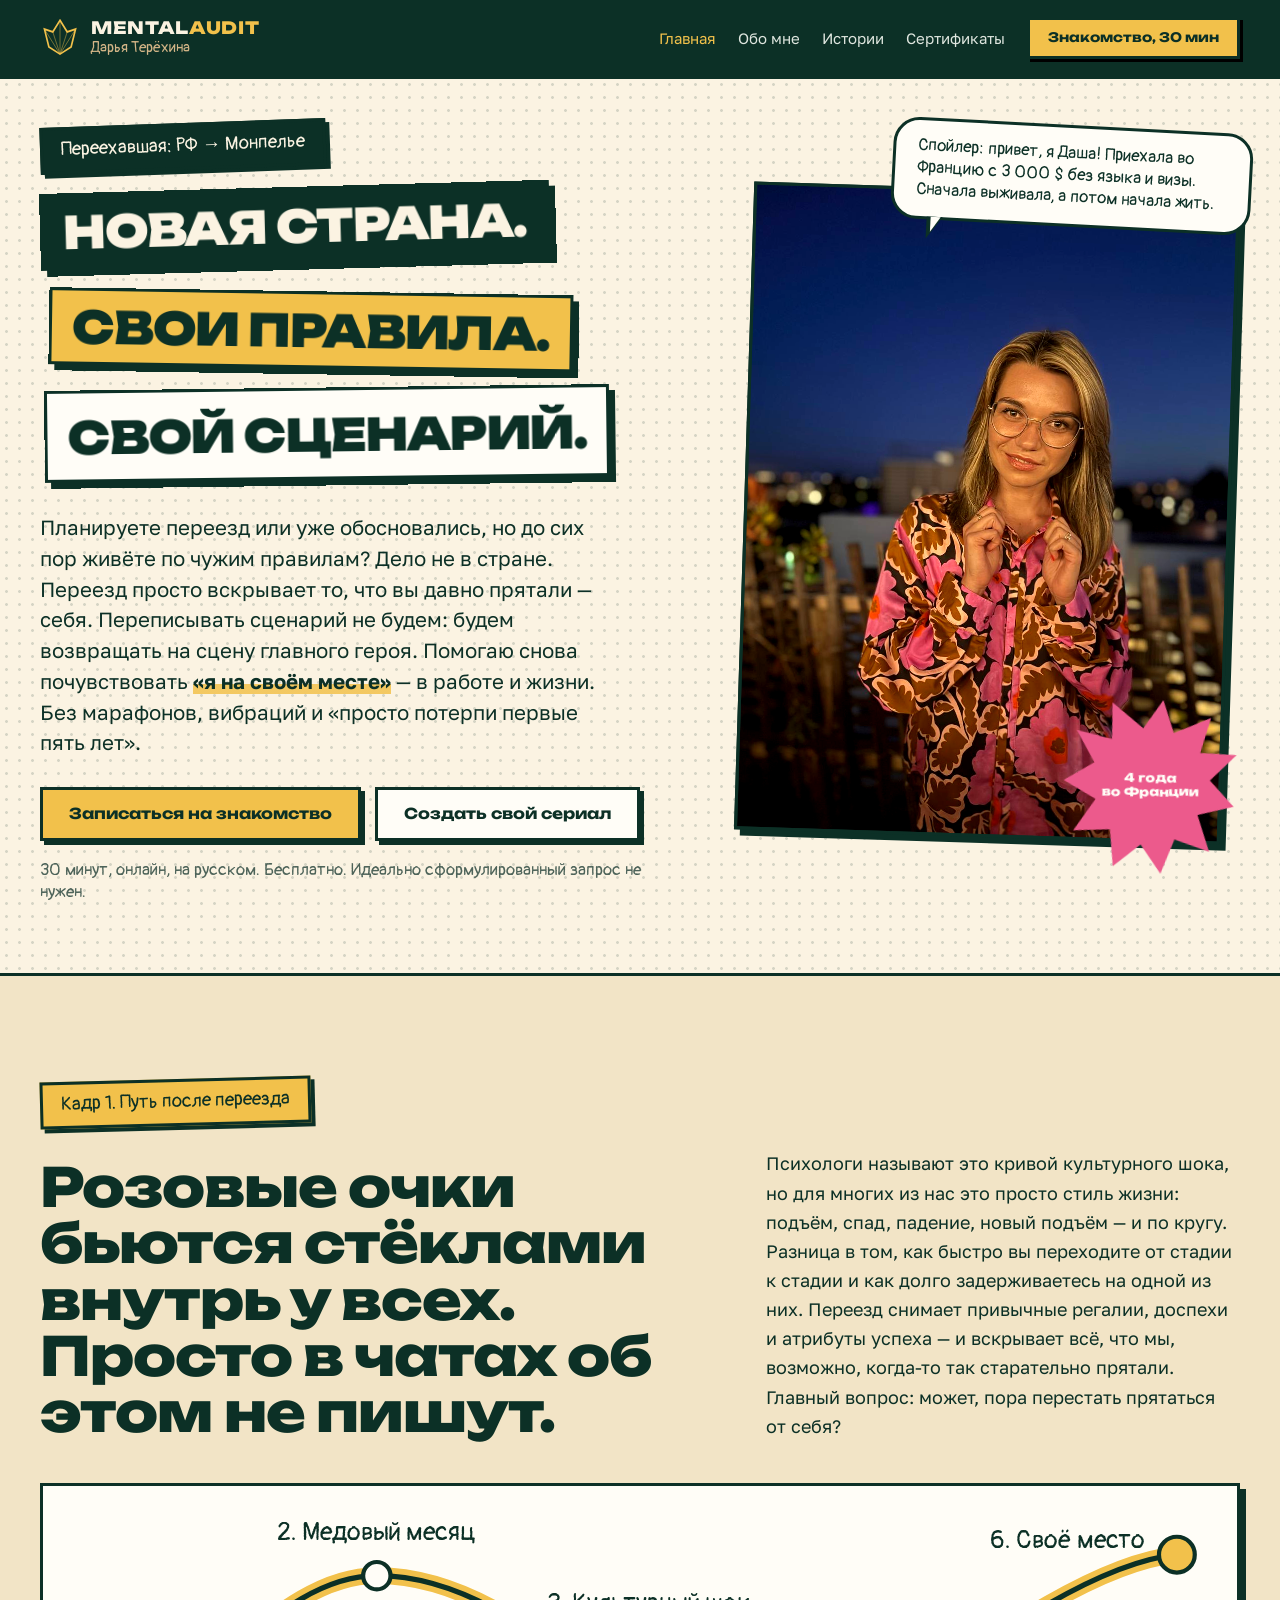
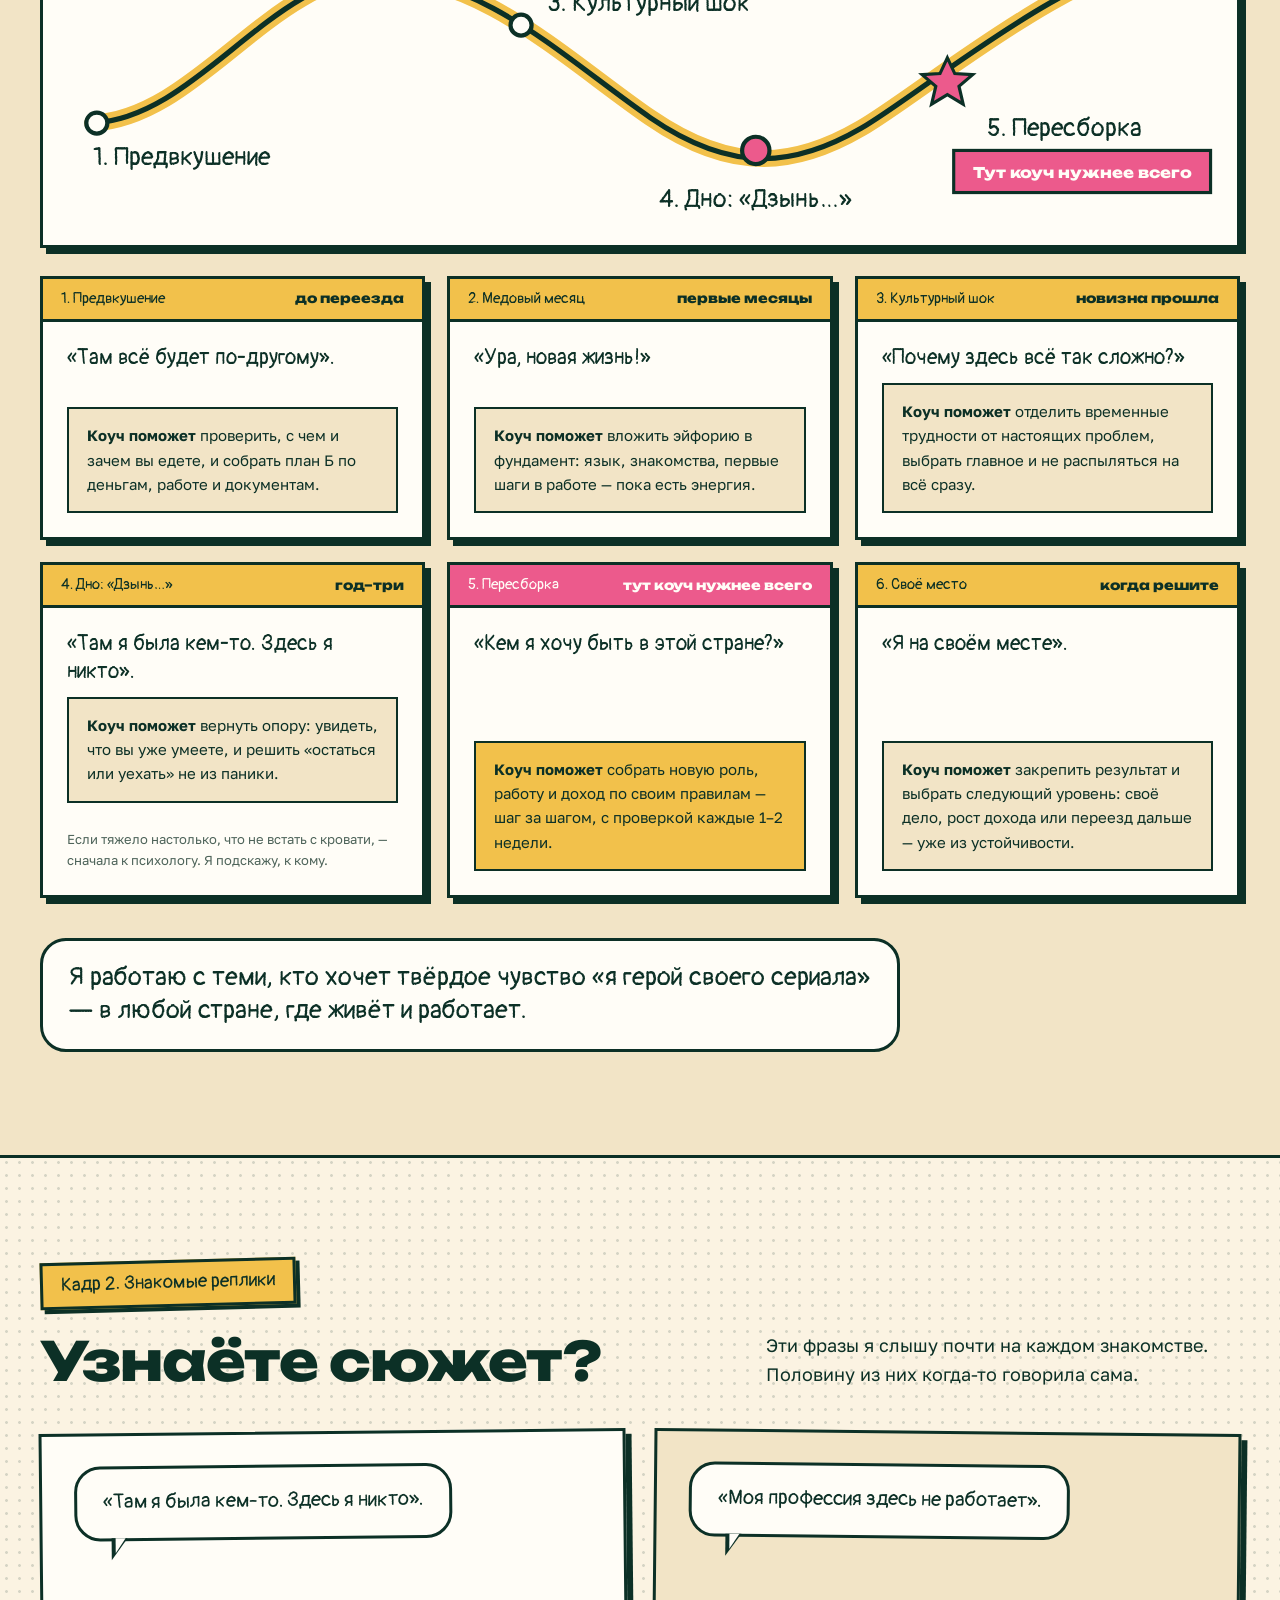
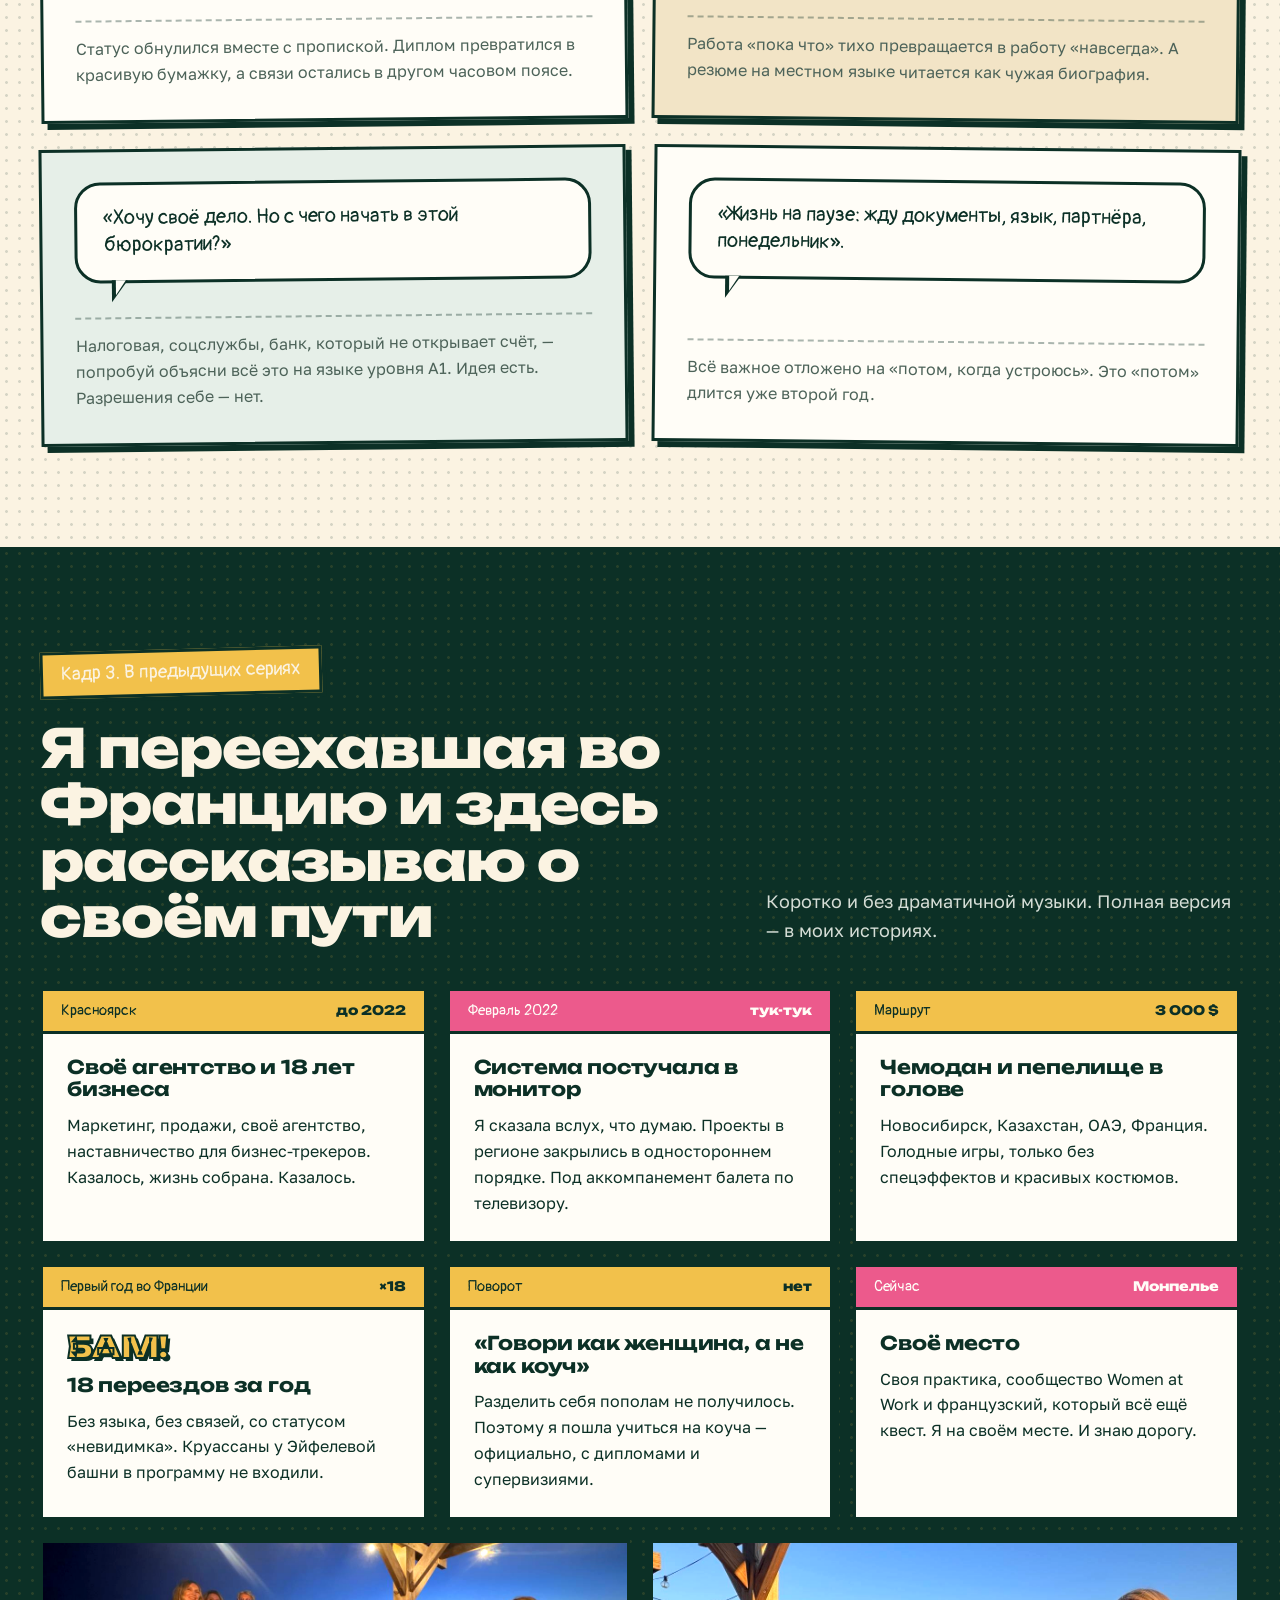
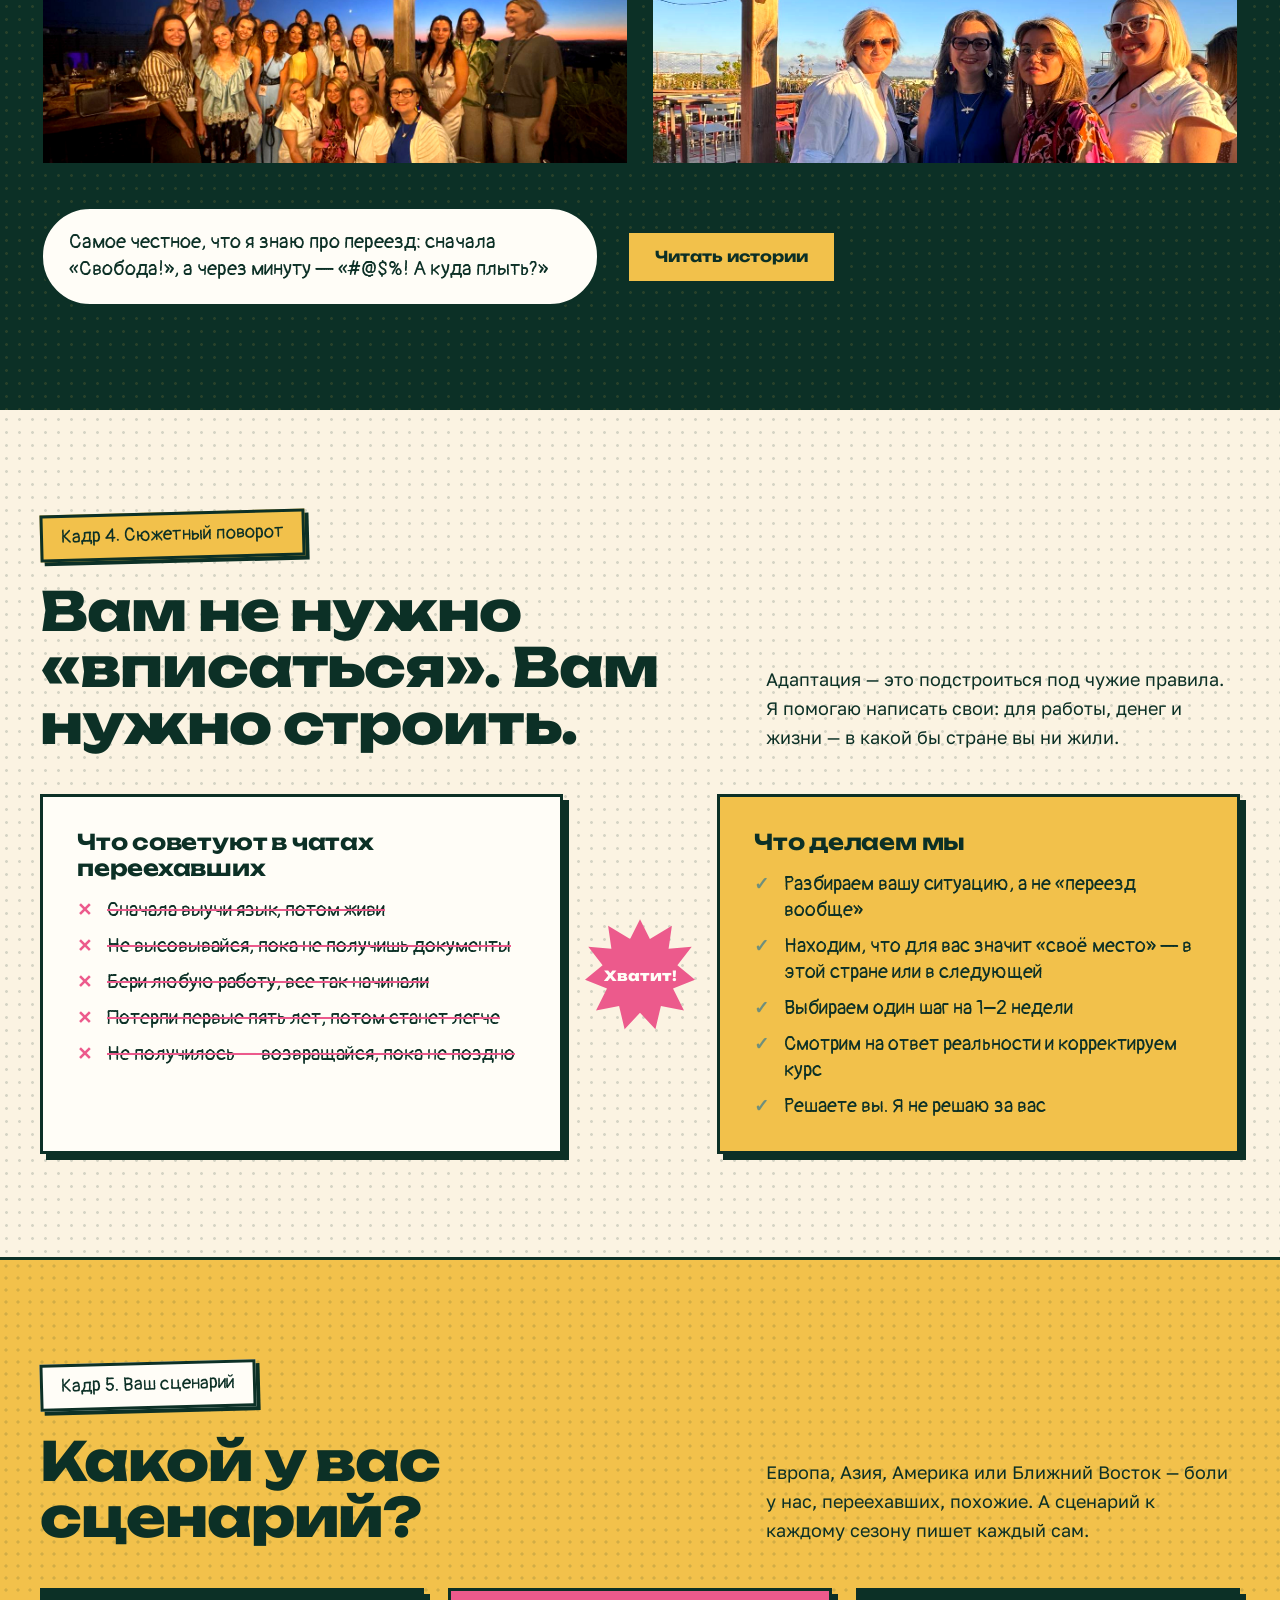
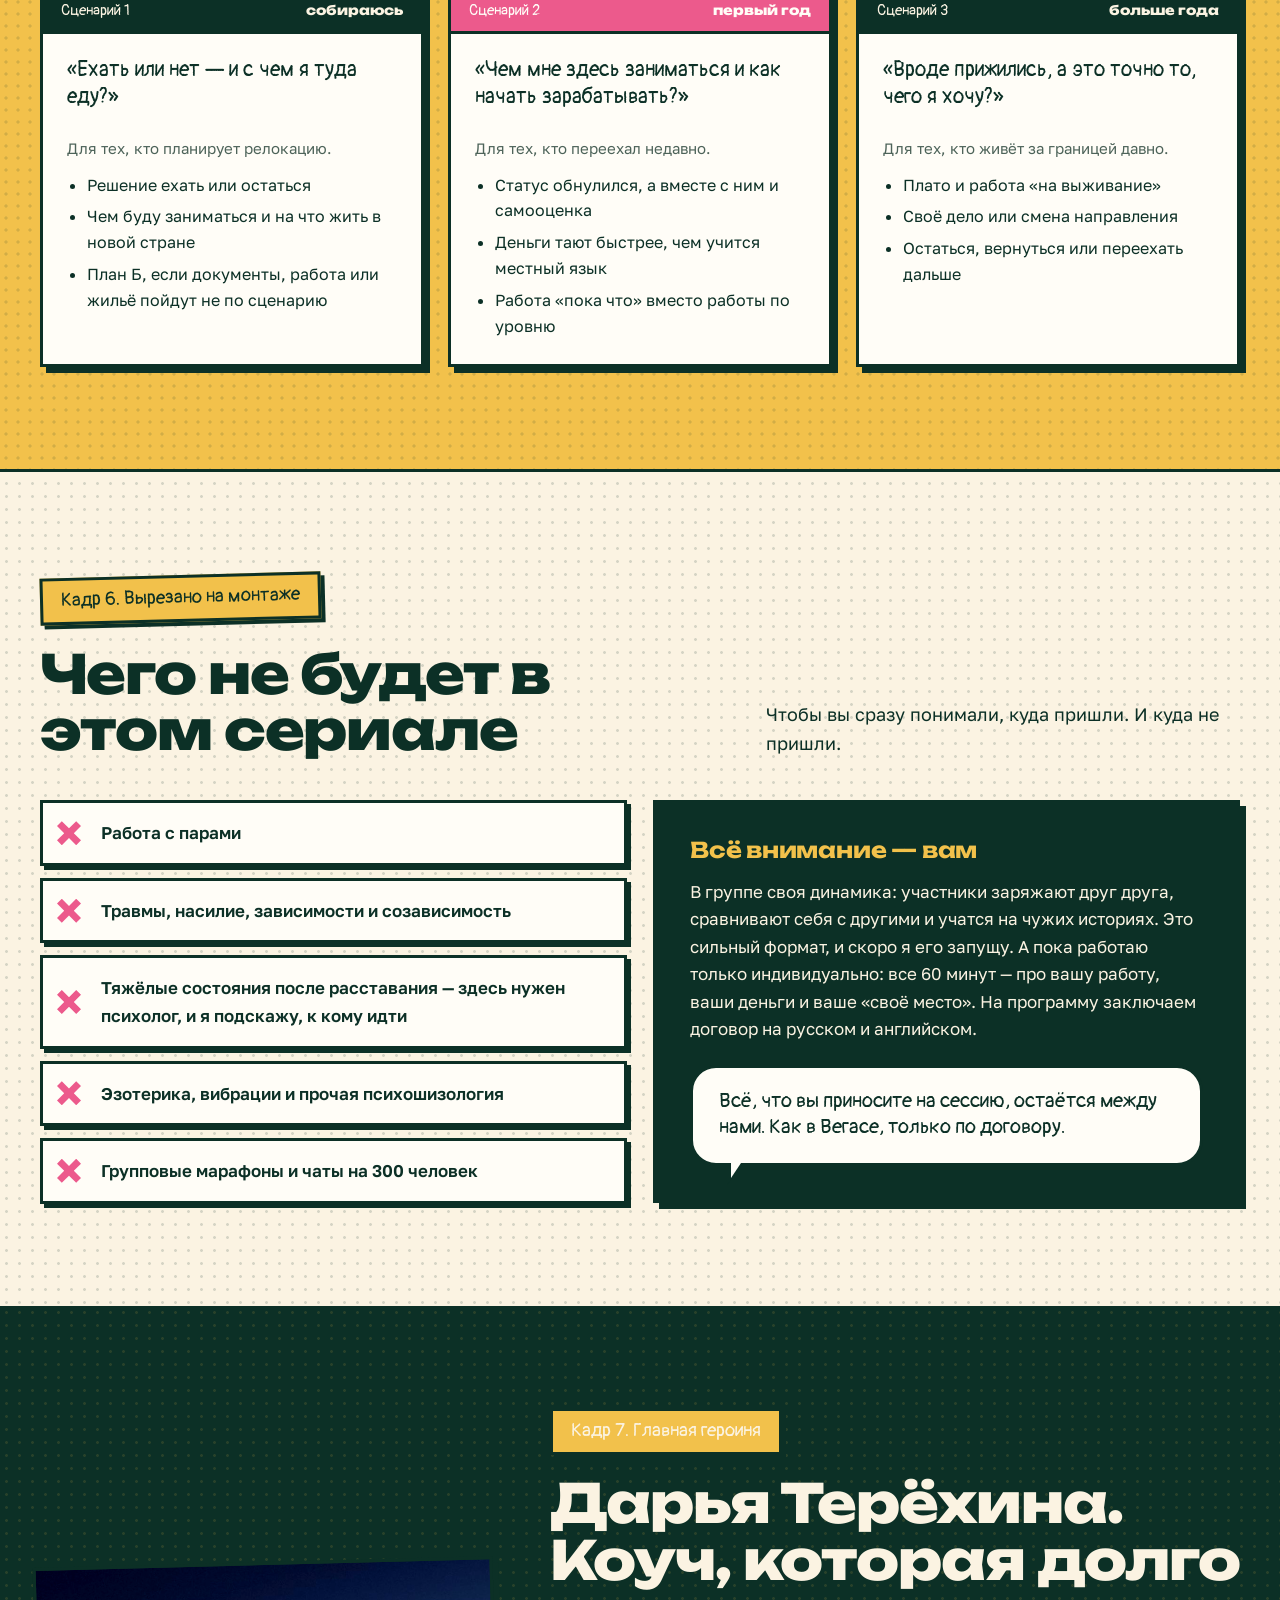
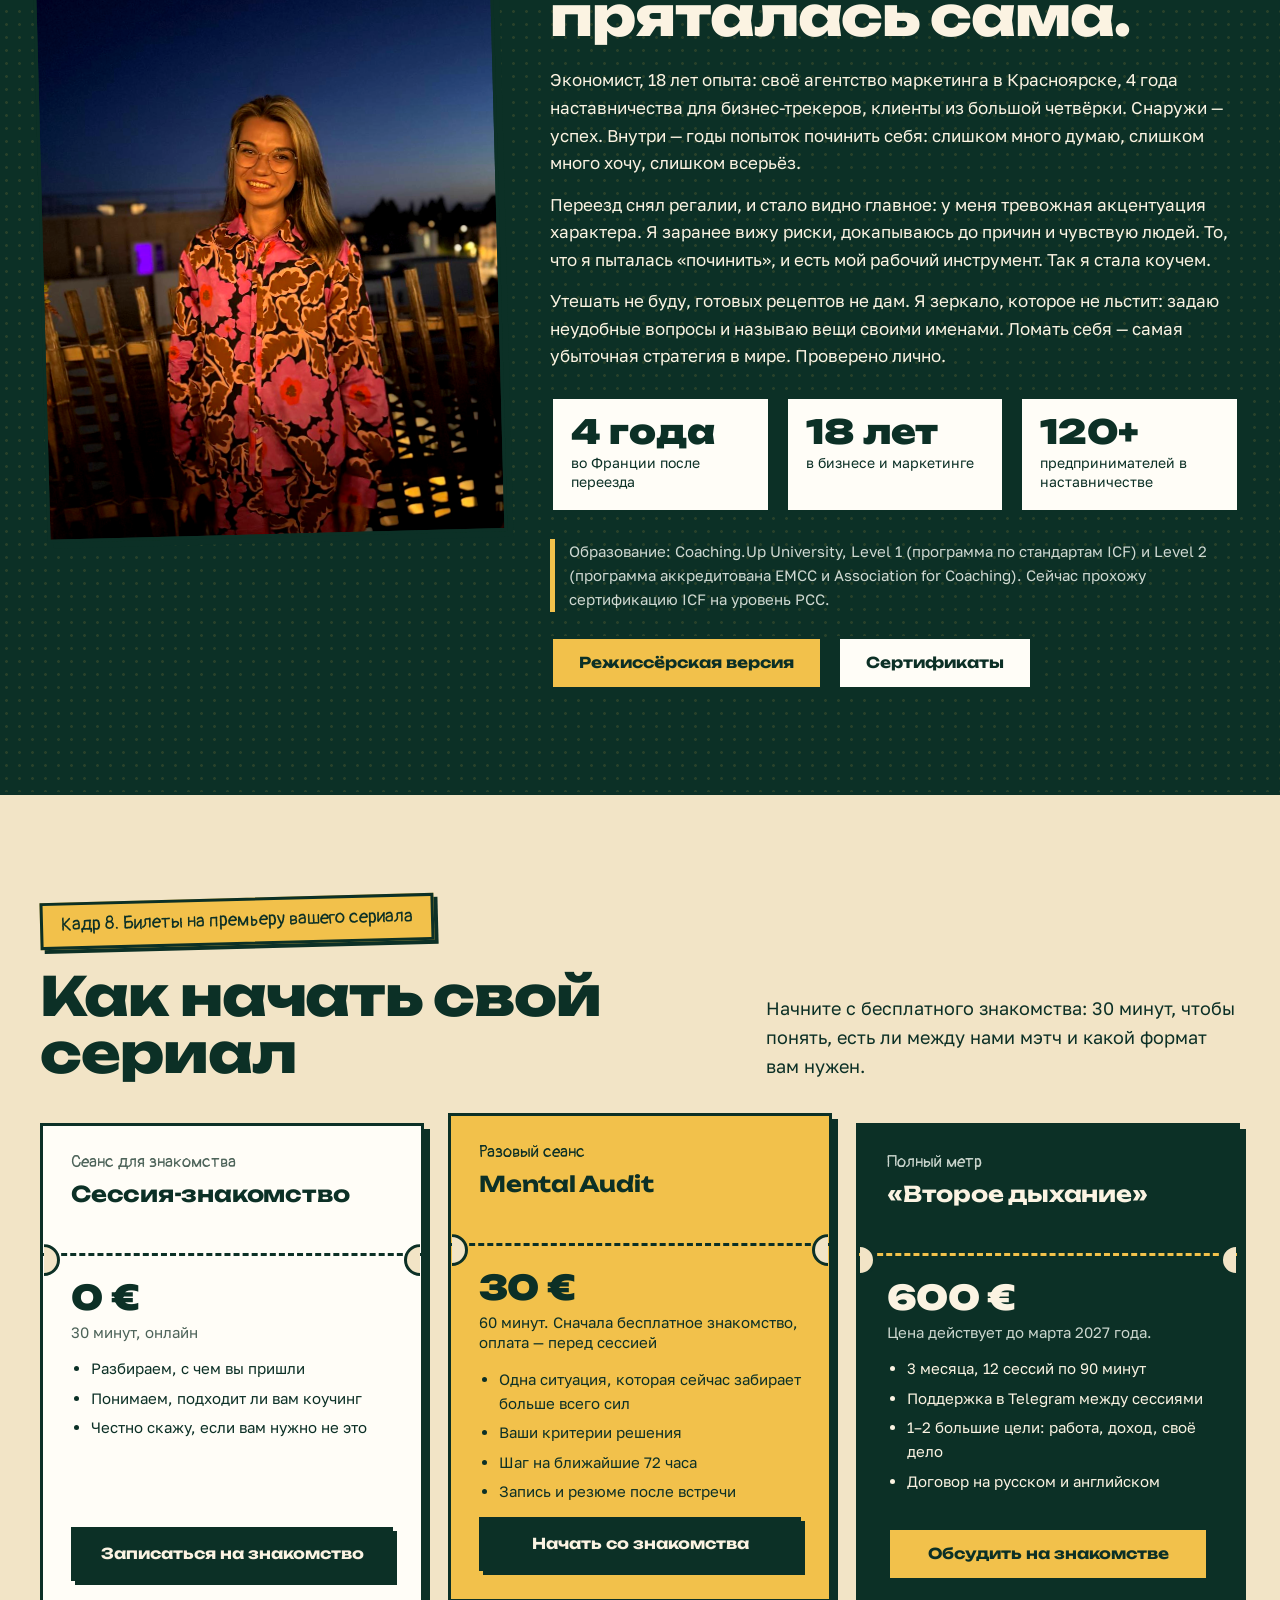
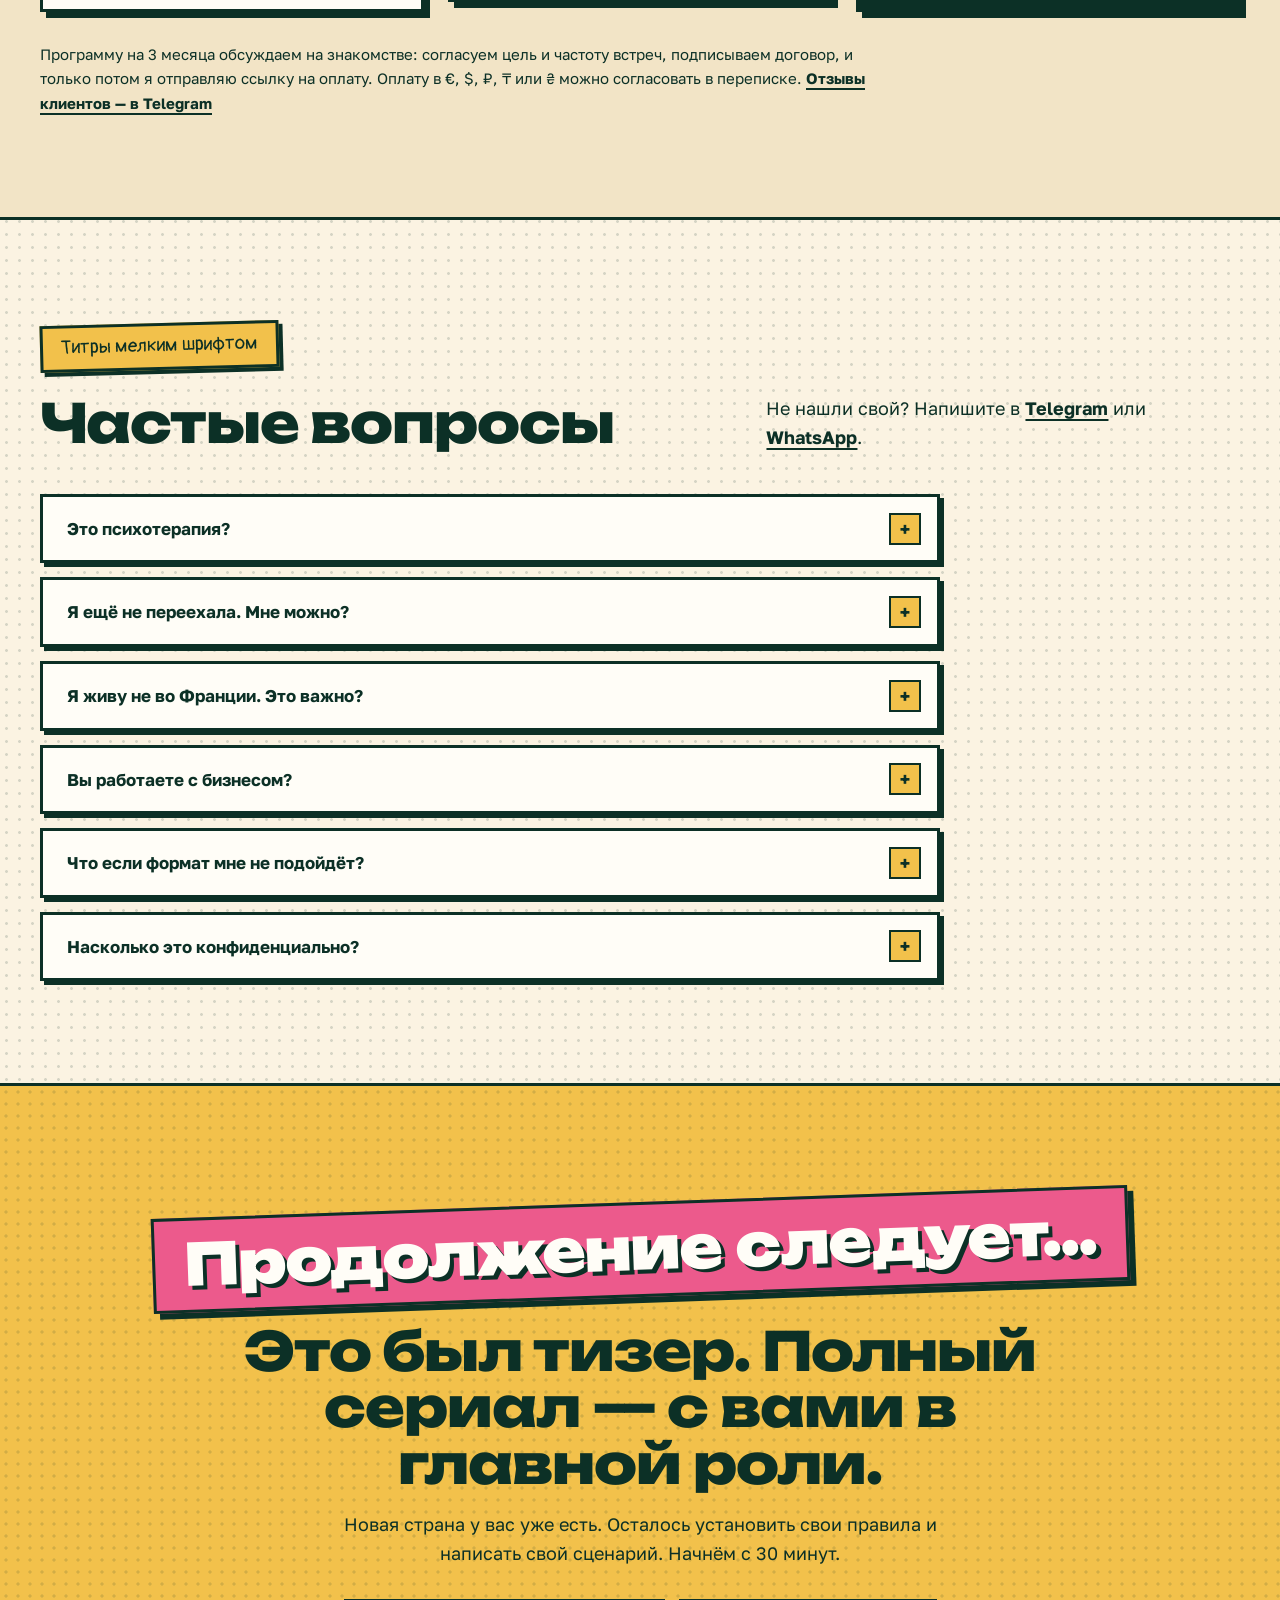
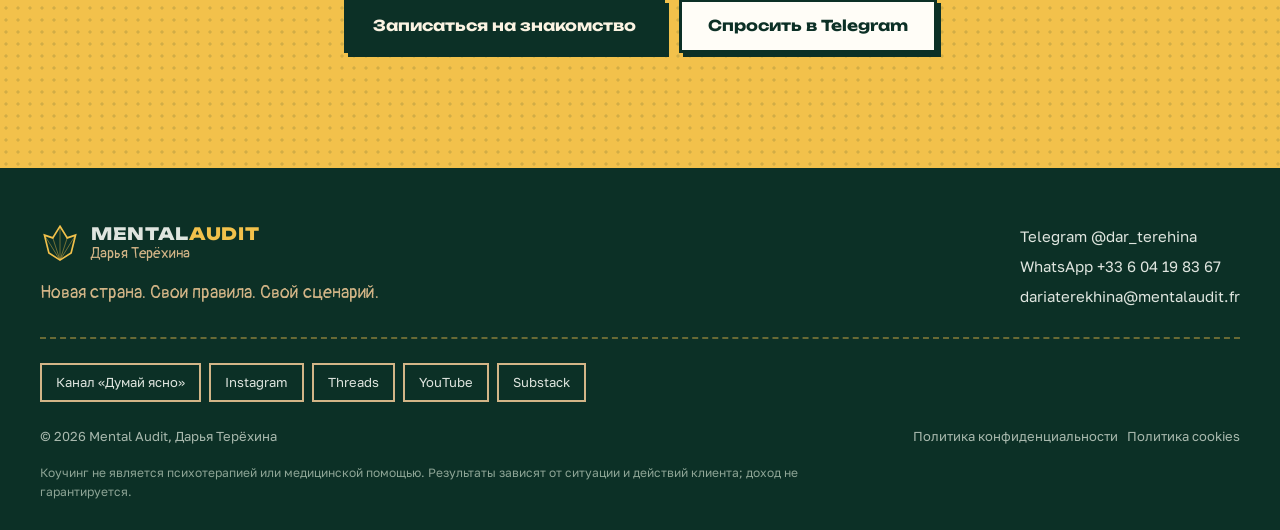
==== commit 83ffd75f: "Десктоп: облачко на обложке компактнее и над головой Co-Authored-By: Claude Opus 5.5 <noreply@anthro" ====
--- a/index.html
+++ b/index.html
@@ -14,7 +14,7 @@
 <link rel="preconnect" href="https://fonts.googleapis.com">
 <link rel="preconnect" href="https://fonts.gstatic.com" crossorigin>
 <link href="https://fonts.googleapis.com/css2?family=Golos+Text:wght@400;600;700&family=Pangolin&family=Unbounded:wght@700;800;900&display=swap" rel="stylesheet">
-<link rel="stylesheet" href="style.css?v=20261119h">
+<link rel="stylesheet" href="style.css?v=20261119i">
 </head>
 <body>
 <a class="skip" href="#main">К содержанию</a>
--- a/style.css
+++ b/style.css
@@ -456,3 +456,9 @@
 /* «Свой сценарий»: Й сверху и хвост Щ снизу — компенсируем оба края */
 .headline span.yo{padding-top:.4em;padding-bottom:.34em}
 @media (max-width:760px){.headline span.yo{padding-top:.54em;padding-bottom:.42em}}
+/* Десктоп: облачко компактнее и над головой */
+@media (min-width:1001px){
+  .cover-art .bubble{top:-64px;right:-40px;max-width:400px;font-size:17px;line-height:1.3;padding:14px 22px 16px}
+  .cover-art{margin-top:40px}
+}
+@media (min-width:1001px) and (max-width:1280px){.cover-art .bubble{right:-12px;max-width:360px}}
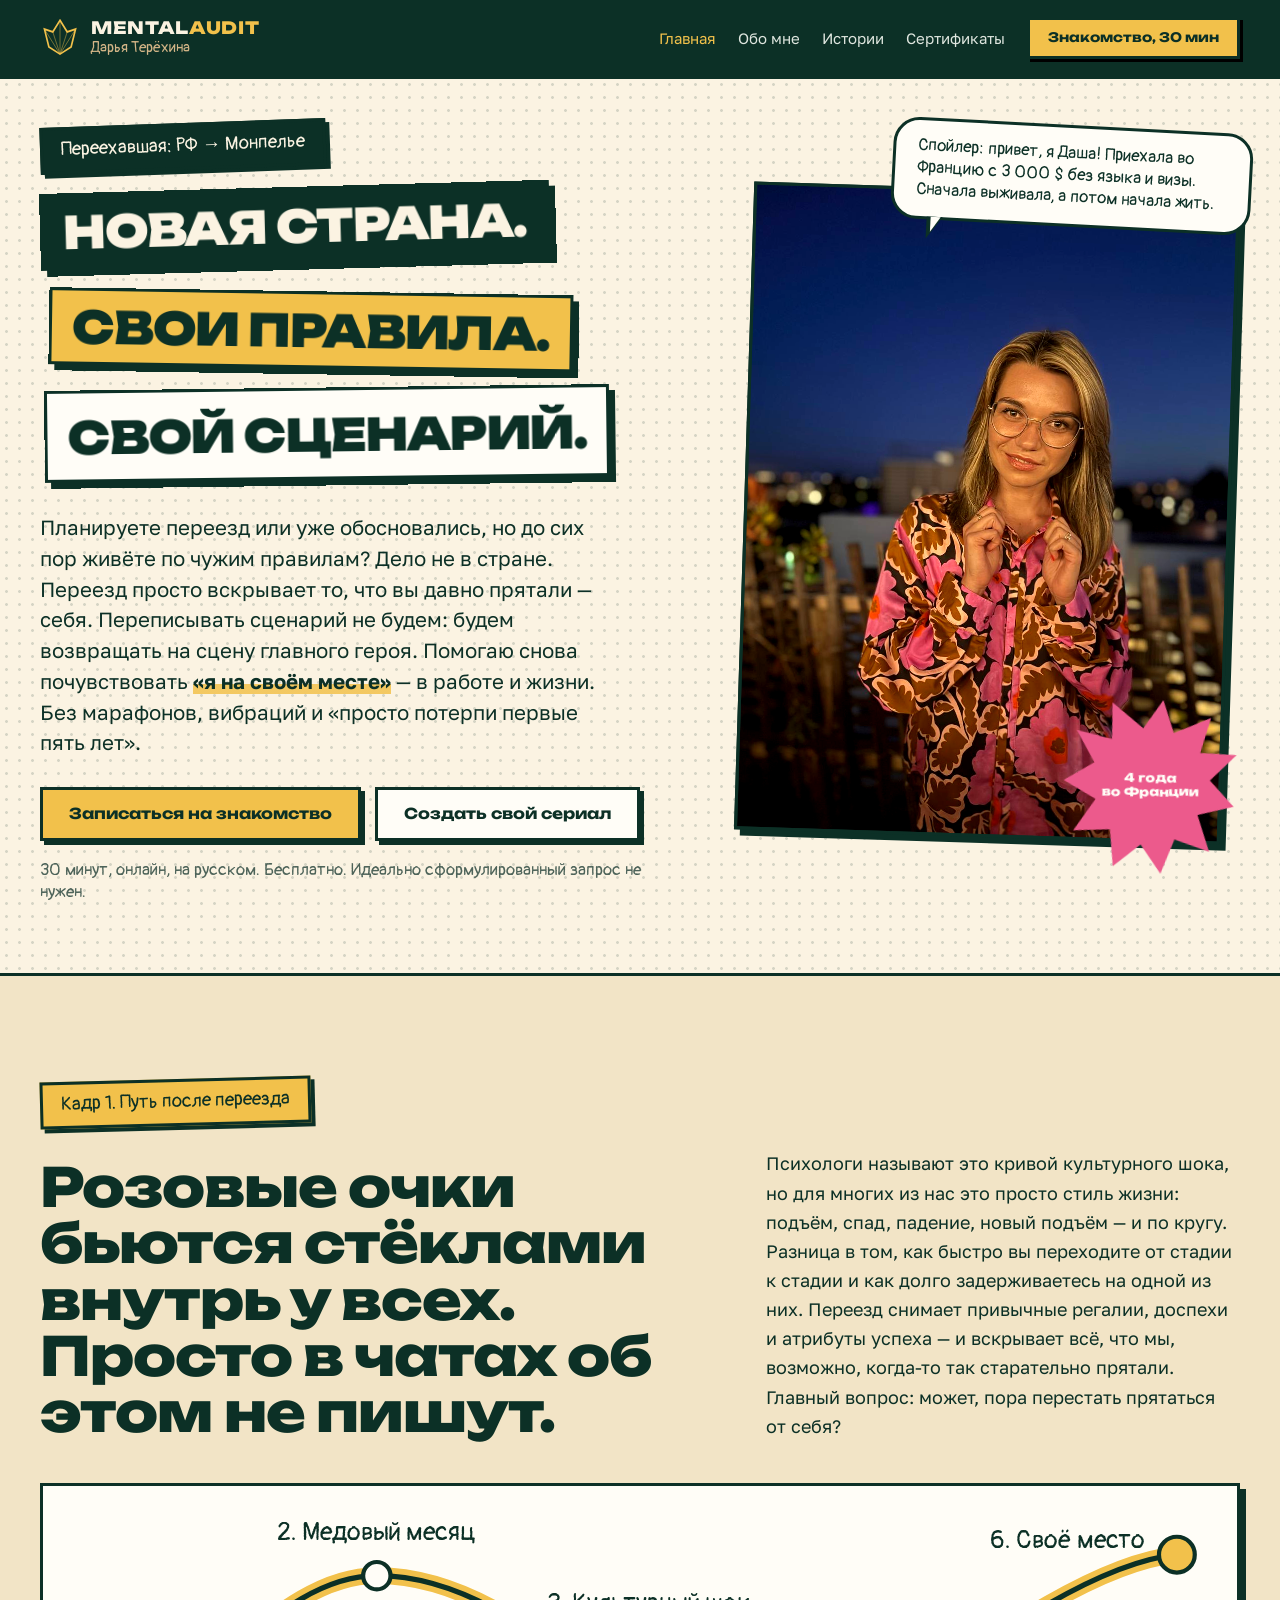
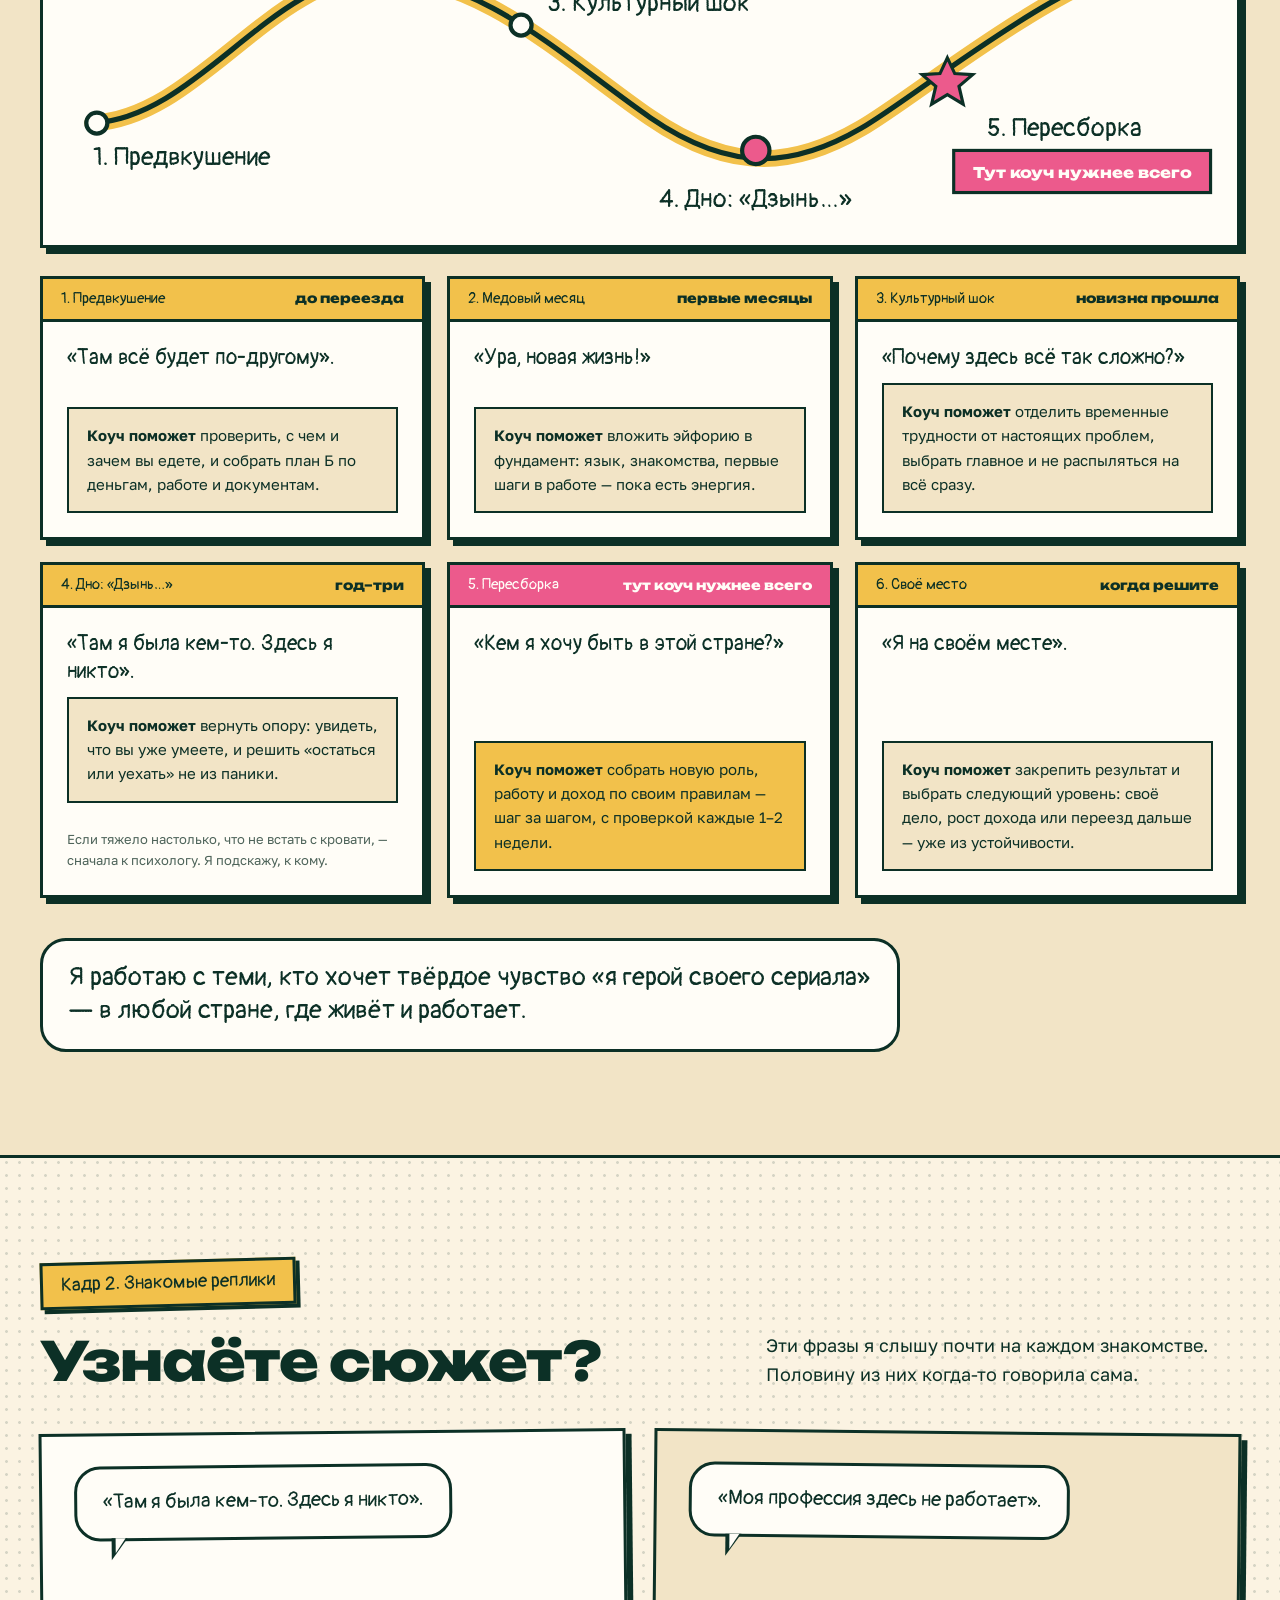
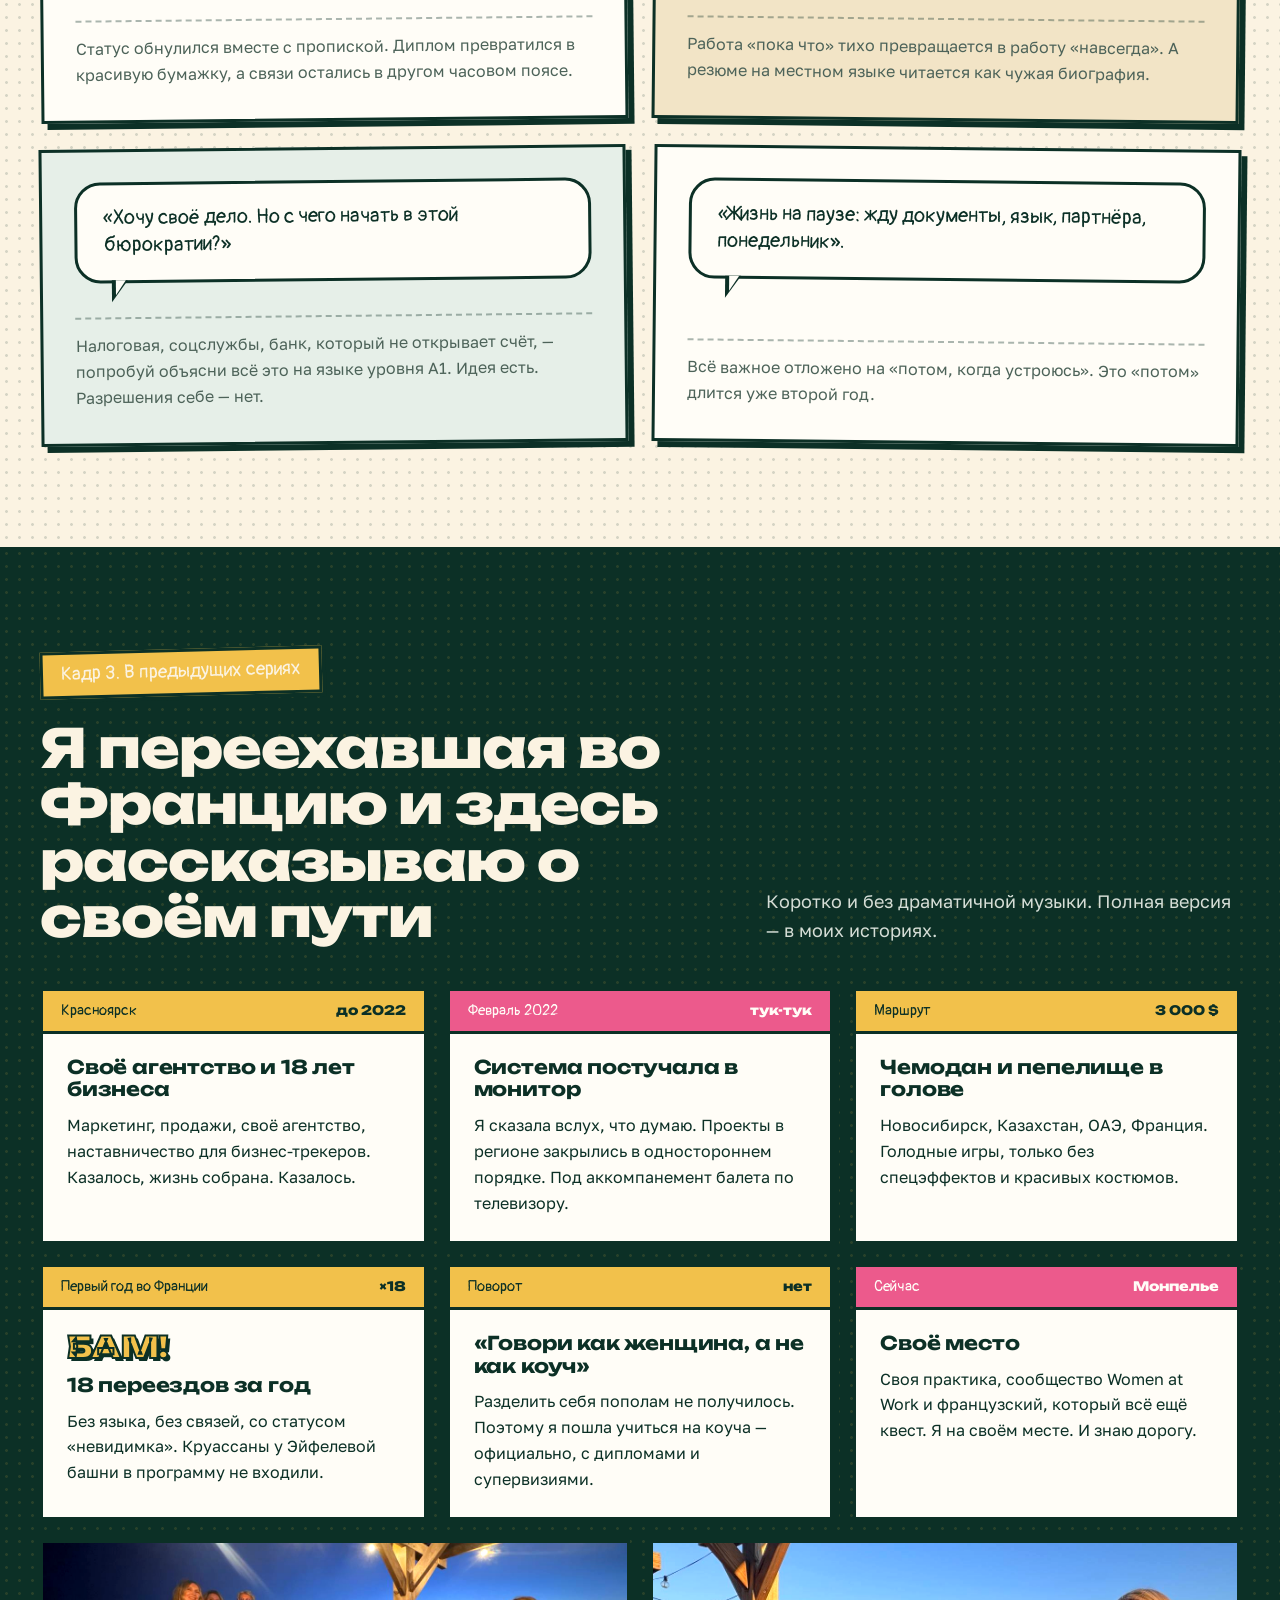
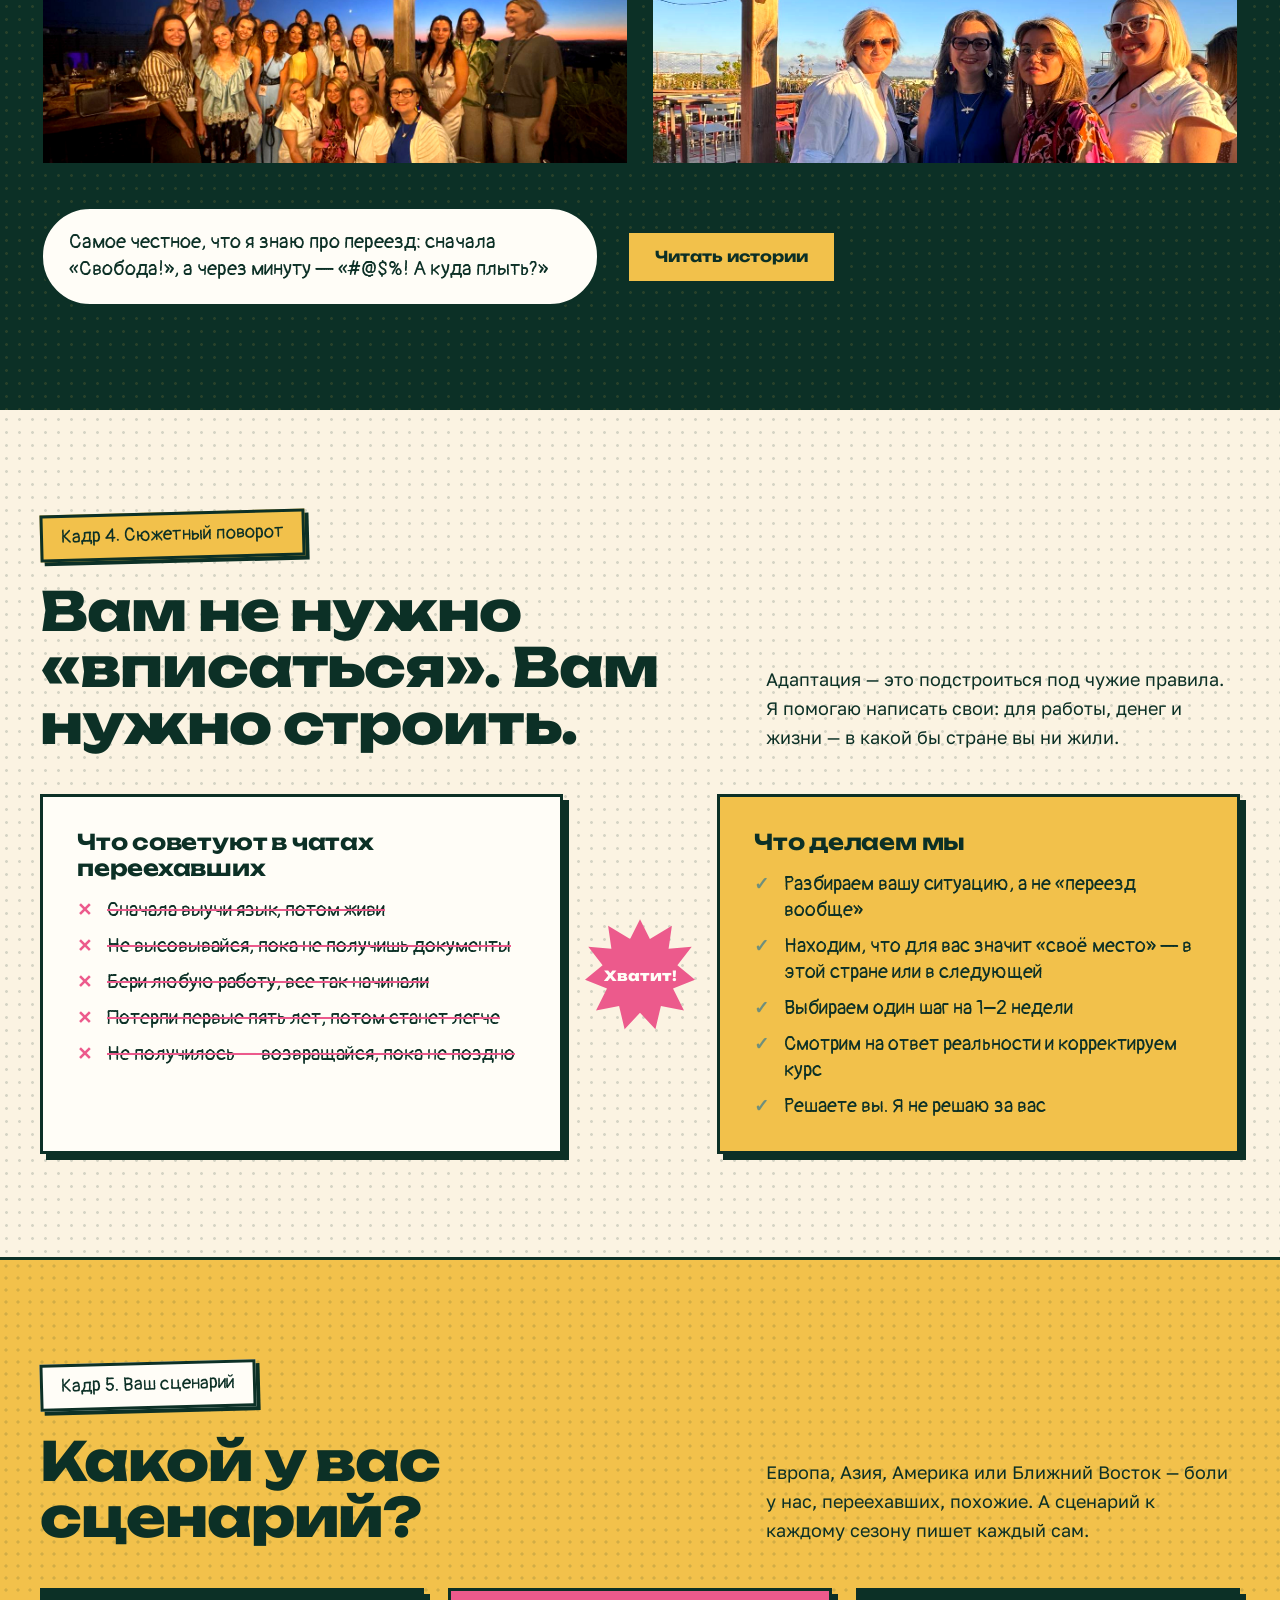
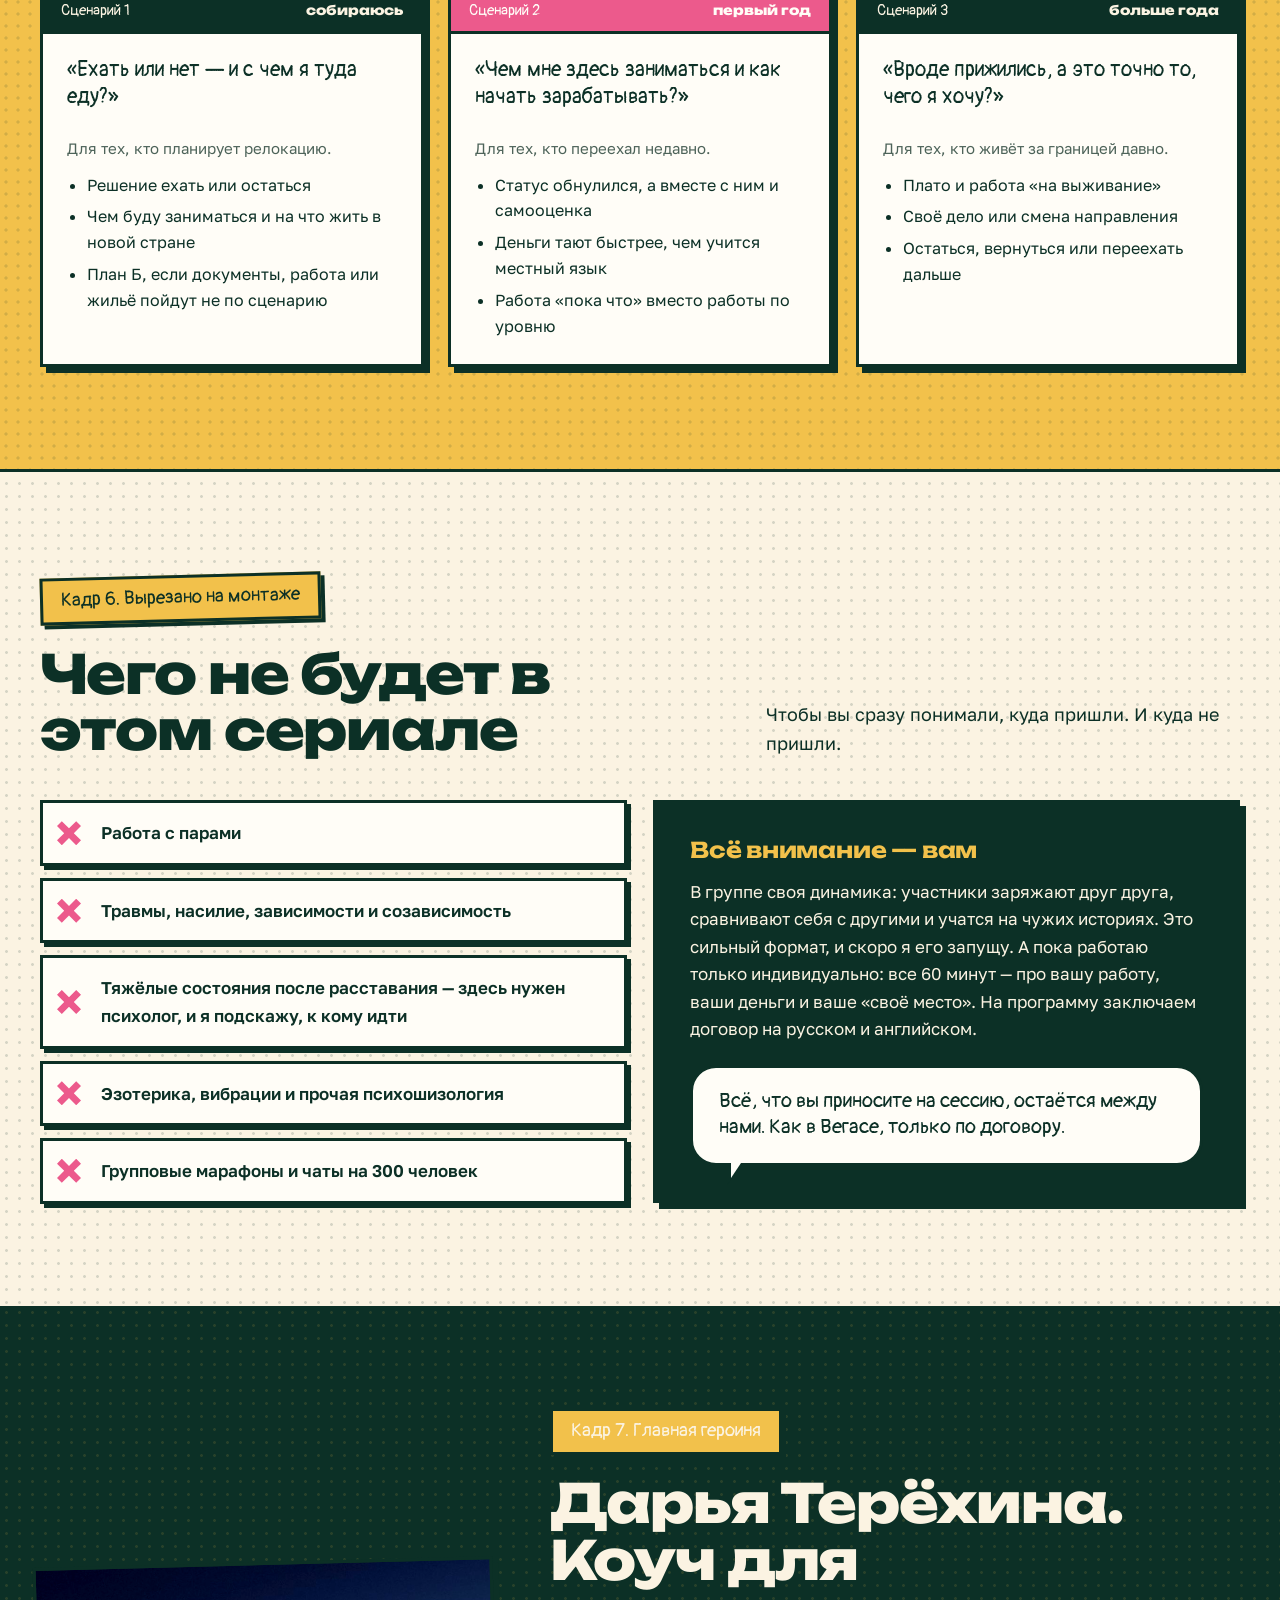
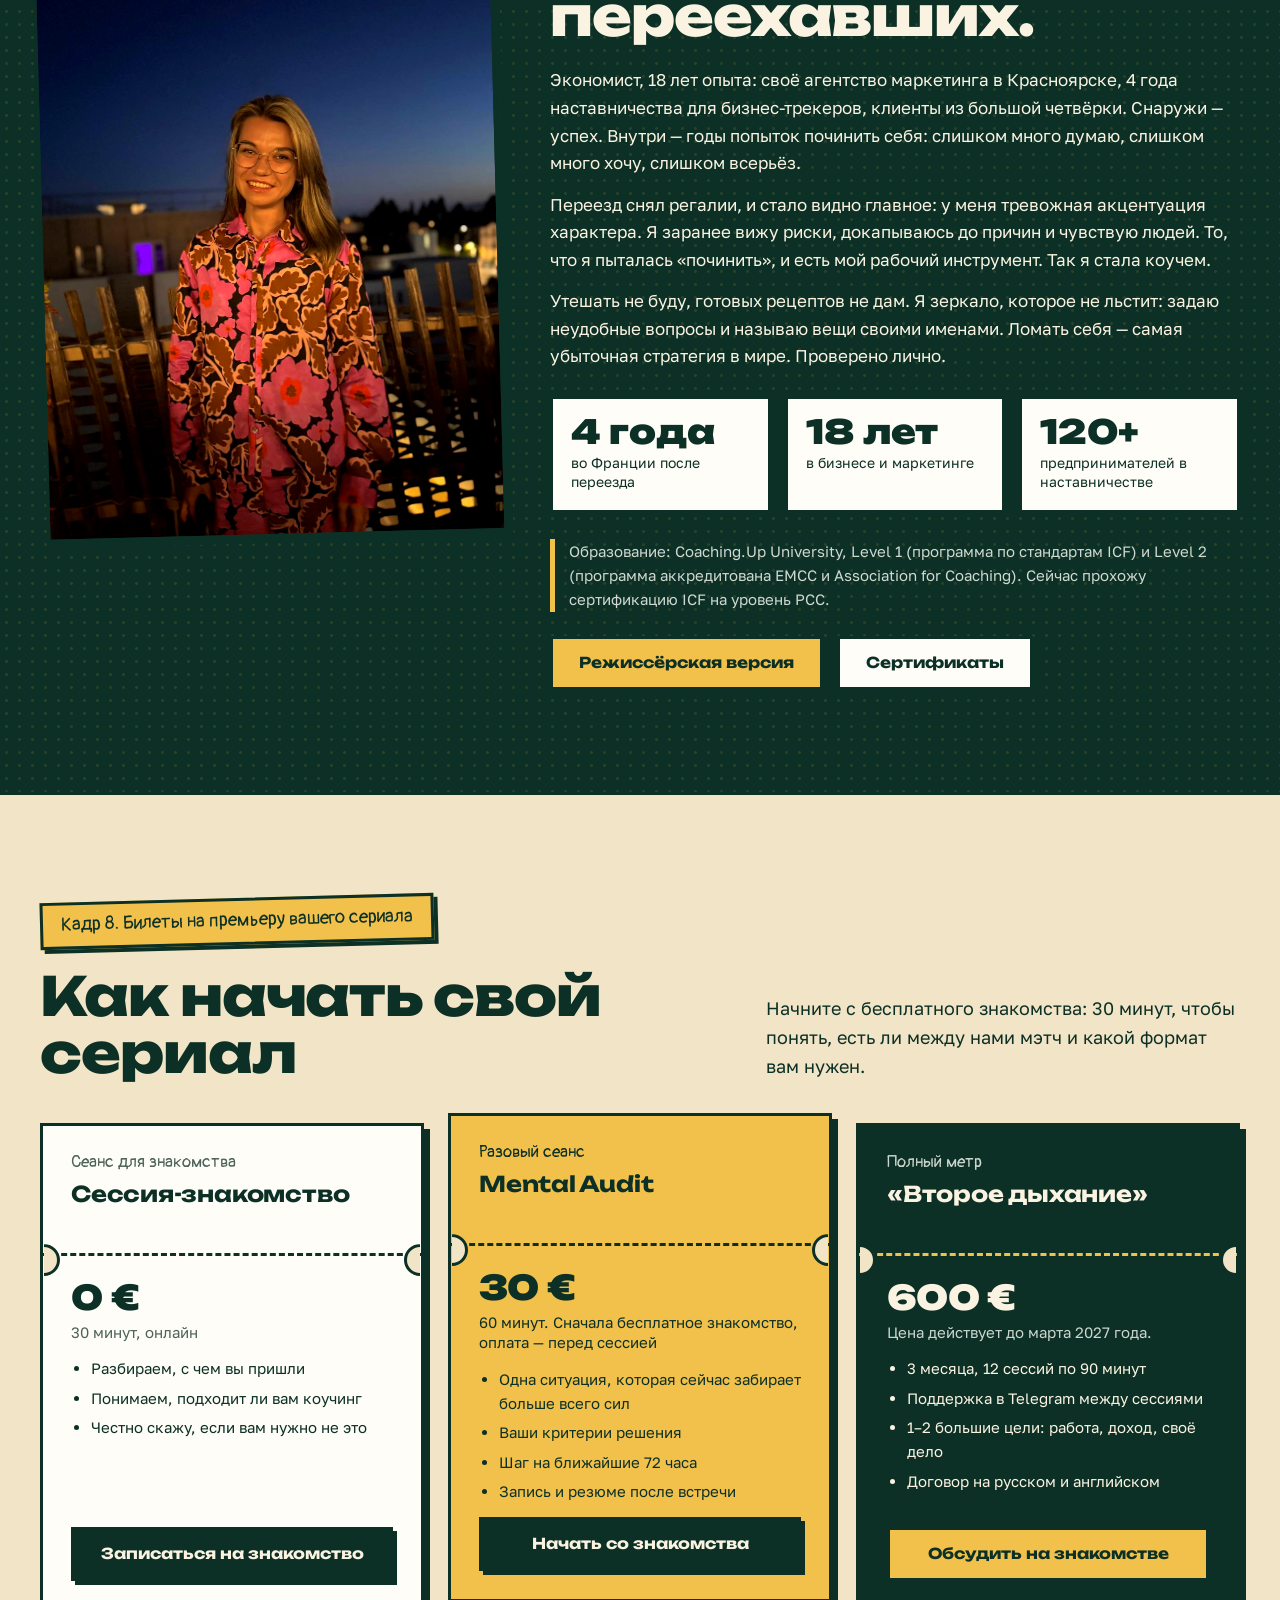
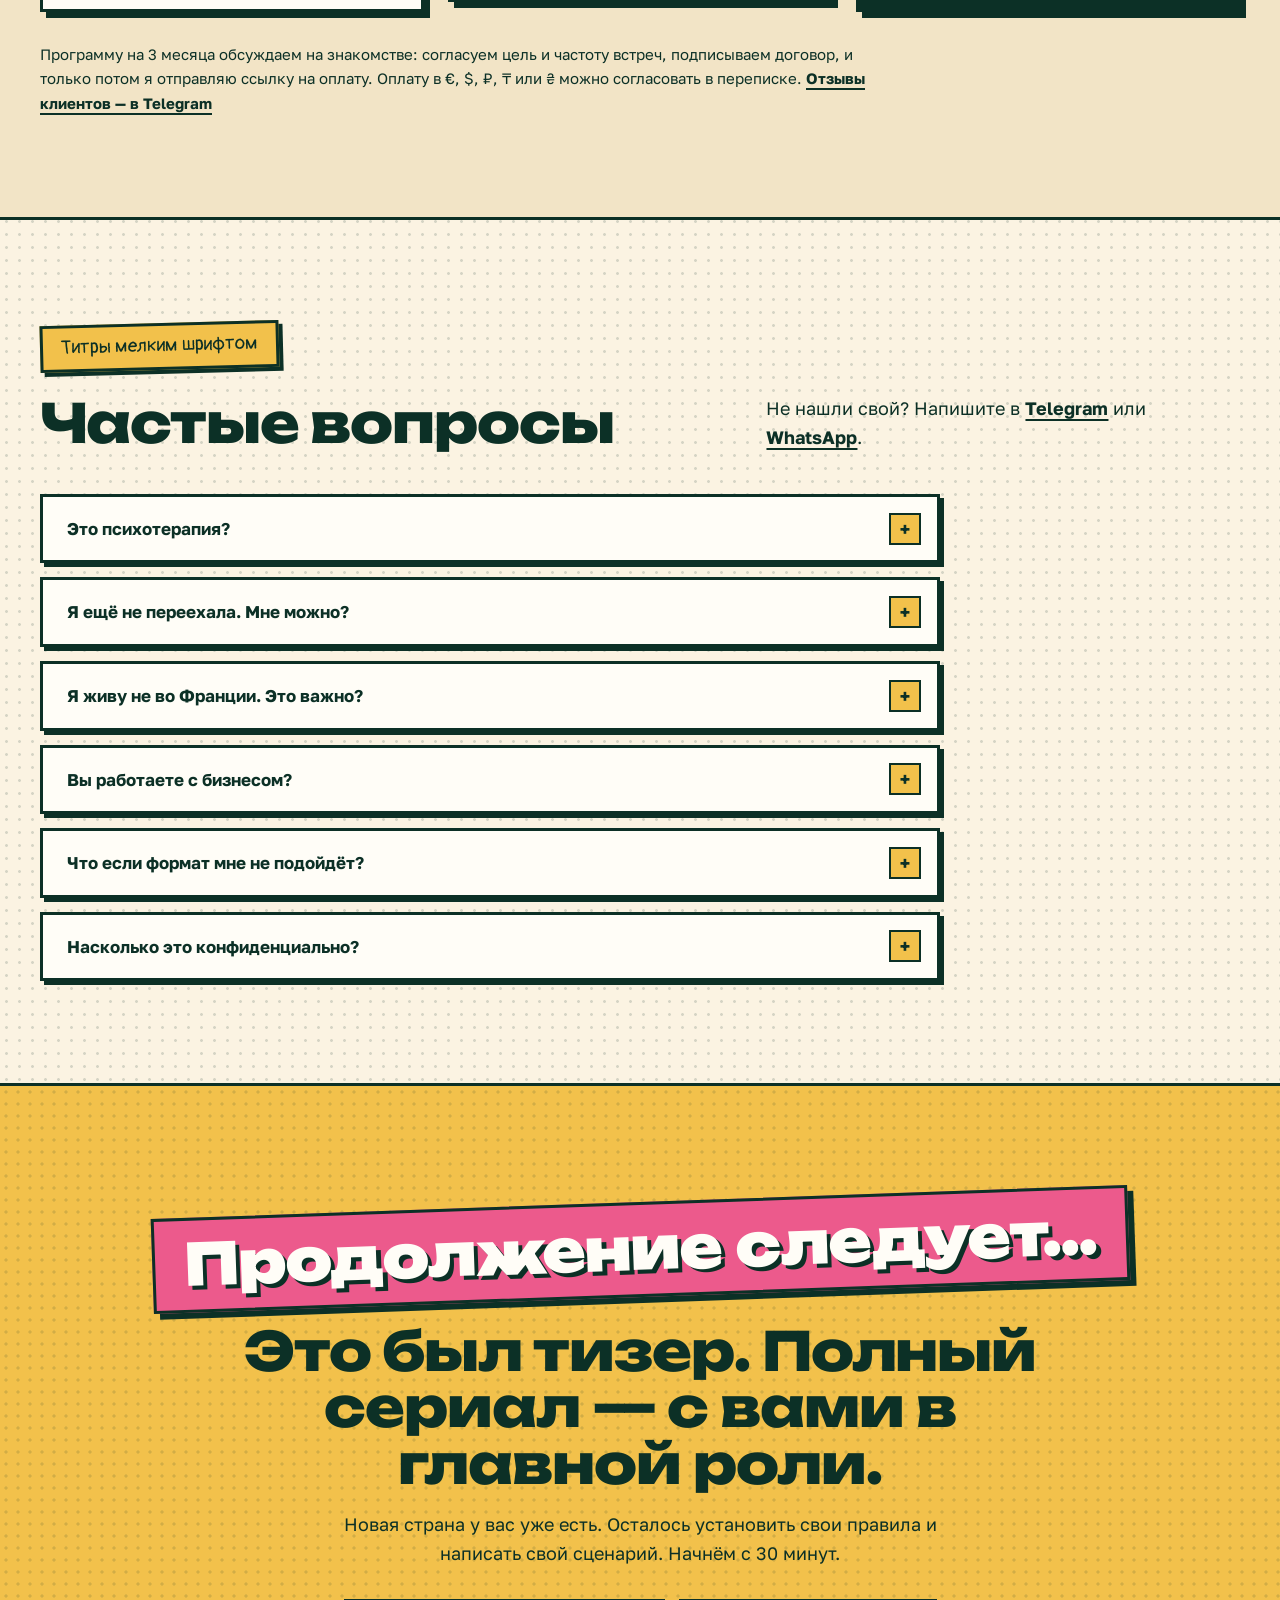
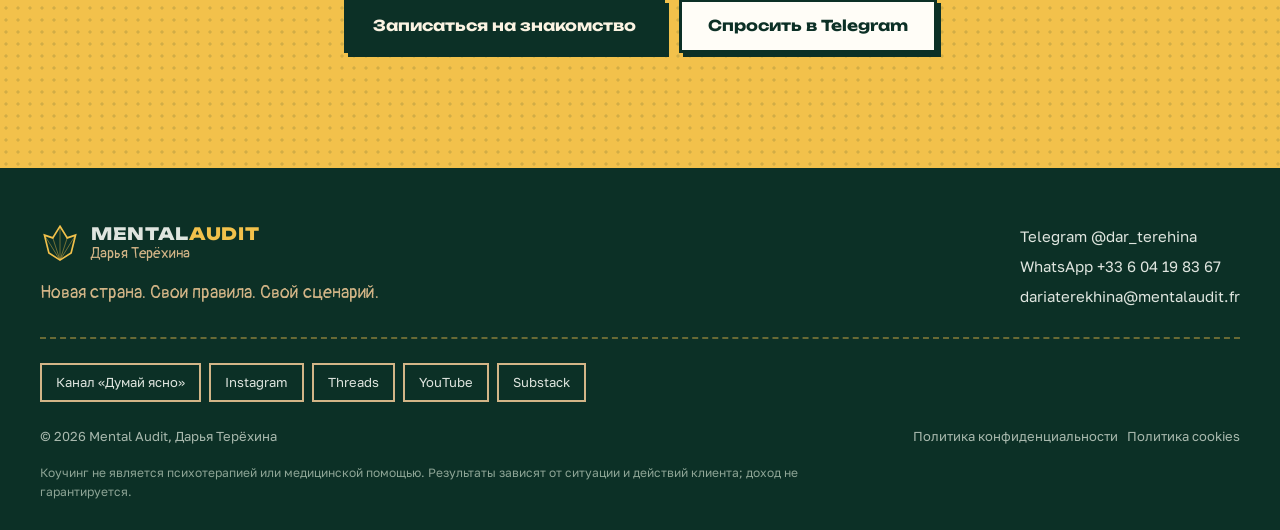
==== commit a78ebc3f: "Кадр 7: заголовок «Коуч для переехавших» Co-Authored-By: Claude Opus 5.5 <noreply@anthropic.com> Cla" ====
--- a/index.html
+++ b/index.html
@@ -295,7 +295,7 @@
     <div class="panel halftone hero-photo"><img src="images/daria-portrait-standing.jpg" alt="Портрет Дарьи Терёхиной" loading="lazy"></div>
     <div>
       <span class="caption">Кадр 7. Главная героиня</span>
-      <h2 style="margin:20px 0 22px">Дарья Терёхина. Коуч, которая долго пряталась сама.</h2>
+      <h2 style="margin:20px 0 22px">Дарья Терёхина. Коуч для переехавших.</h2>
       <p>Экономист, 18 лет опыта: своё агентство маркетинга в Красноярске, 4 года наставничества для бизнес-трекеров, клиенты из большой четвёрки. Снаружи — успех. Внутри — годы попыток починить себя: слишком много думаю, слишком много хочу, слишком всерьёз.</p>
       <p>Переезд снял регалии, и стало видно главное: у меня тревожная акцентуация характера. Я заранее вижу риски, докапываюсь до причин и чувствую людей. То, что я пыталась «починить», и есть мой рабочий инструмент. Так я стала коучем.</p>
       <p>Утешать не буду, готовых рецептов не дам. Я зеркало, которое не льстит: задаю неудобные вопросы и называю вещи своими именами. Ломать себя — самая убыточная стратегия в мире. Проверено лично.</p>
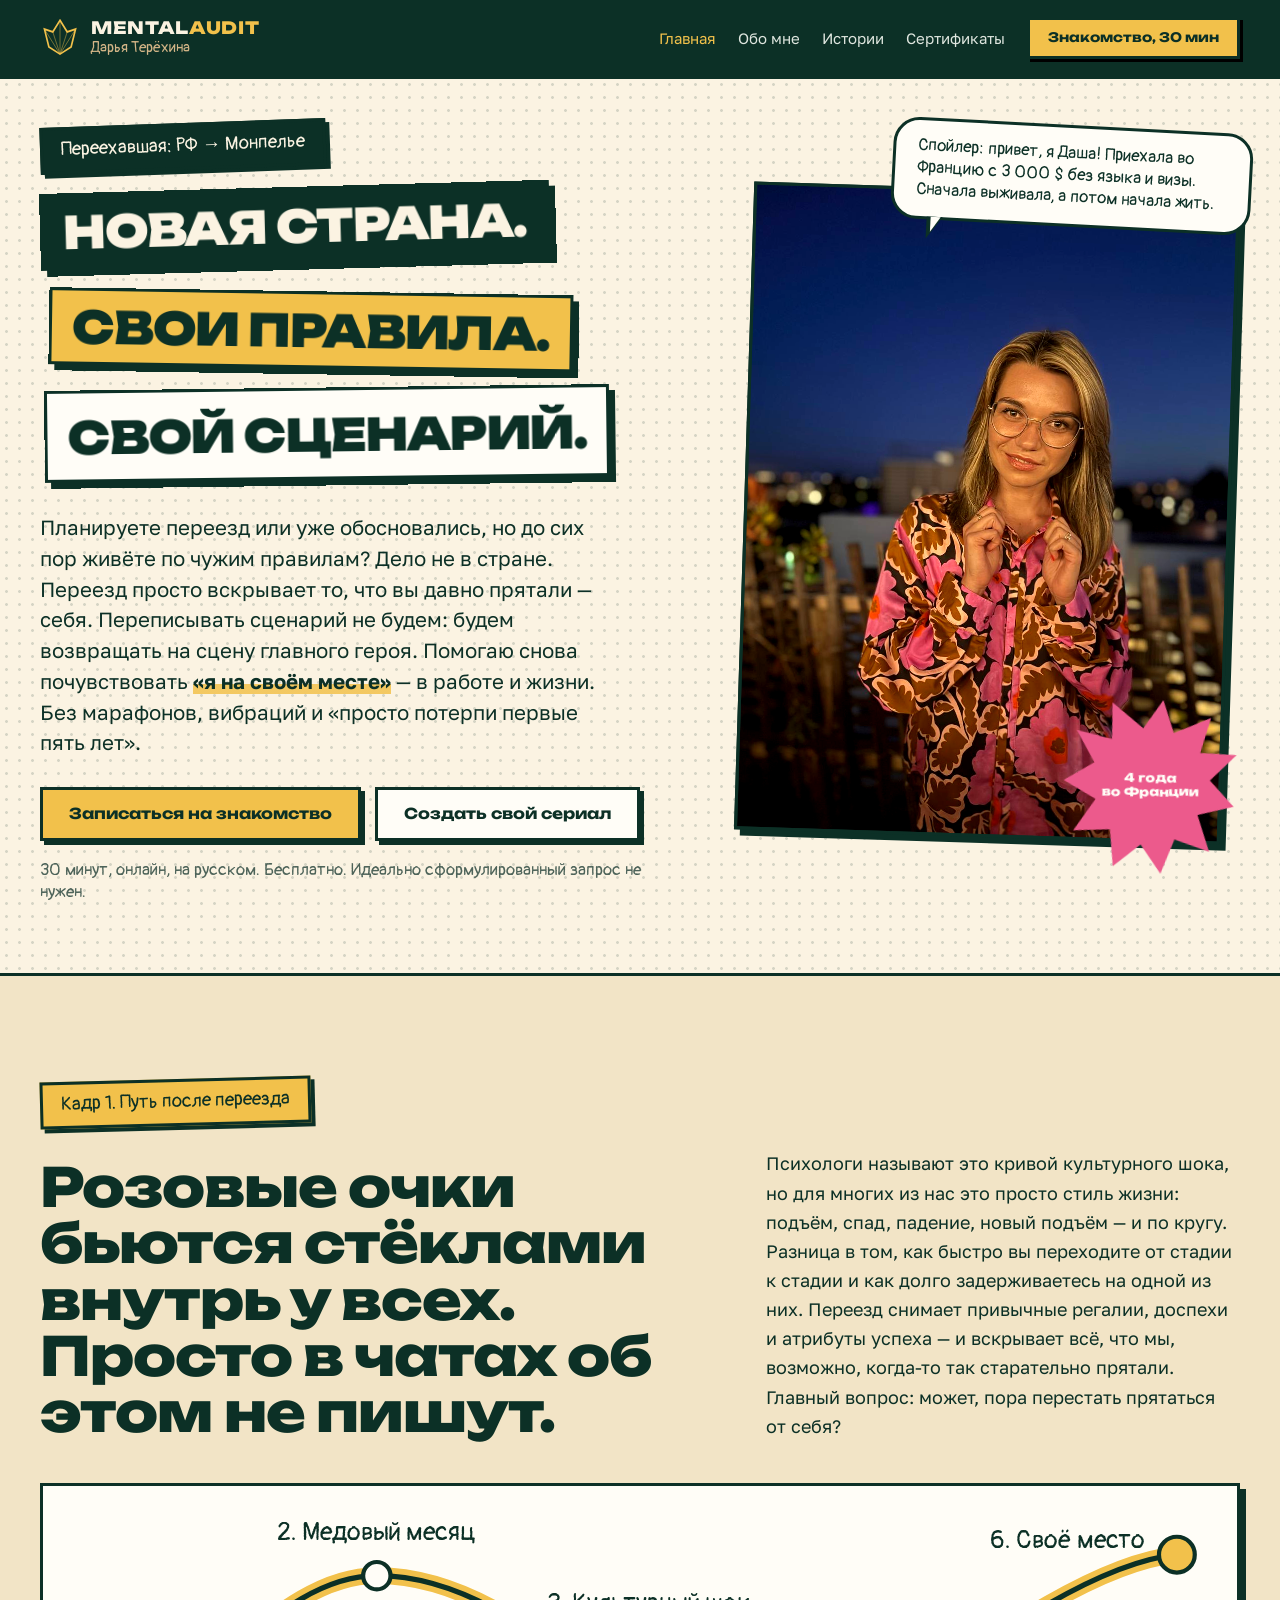
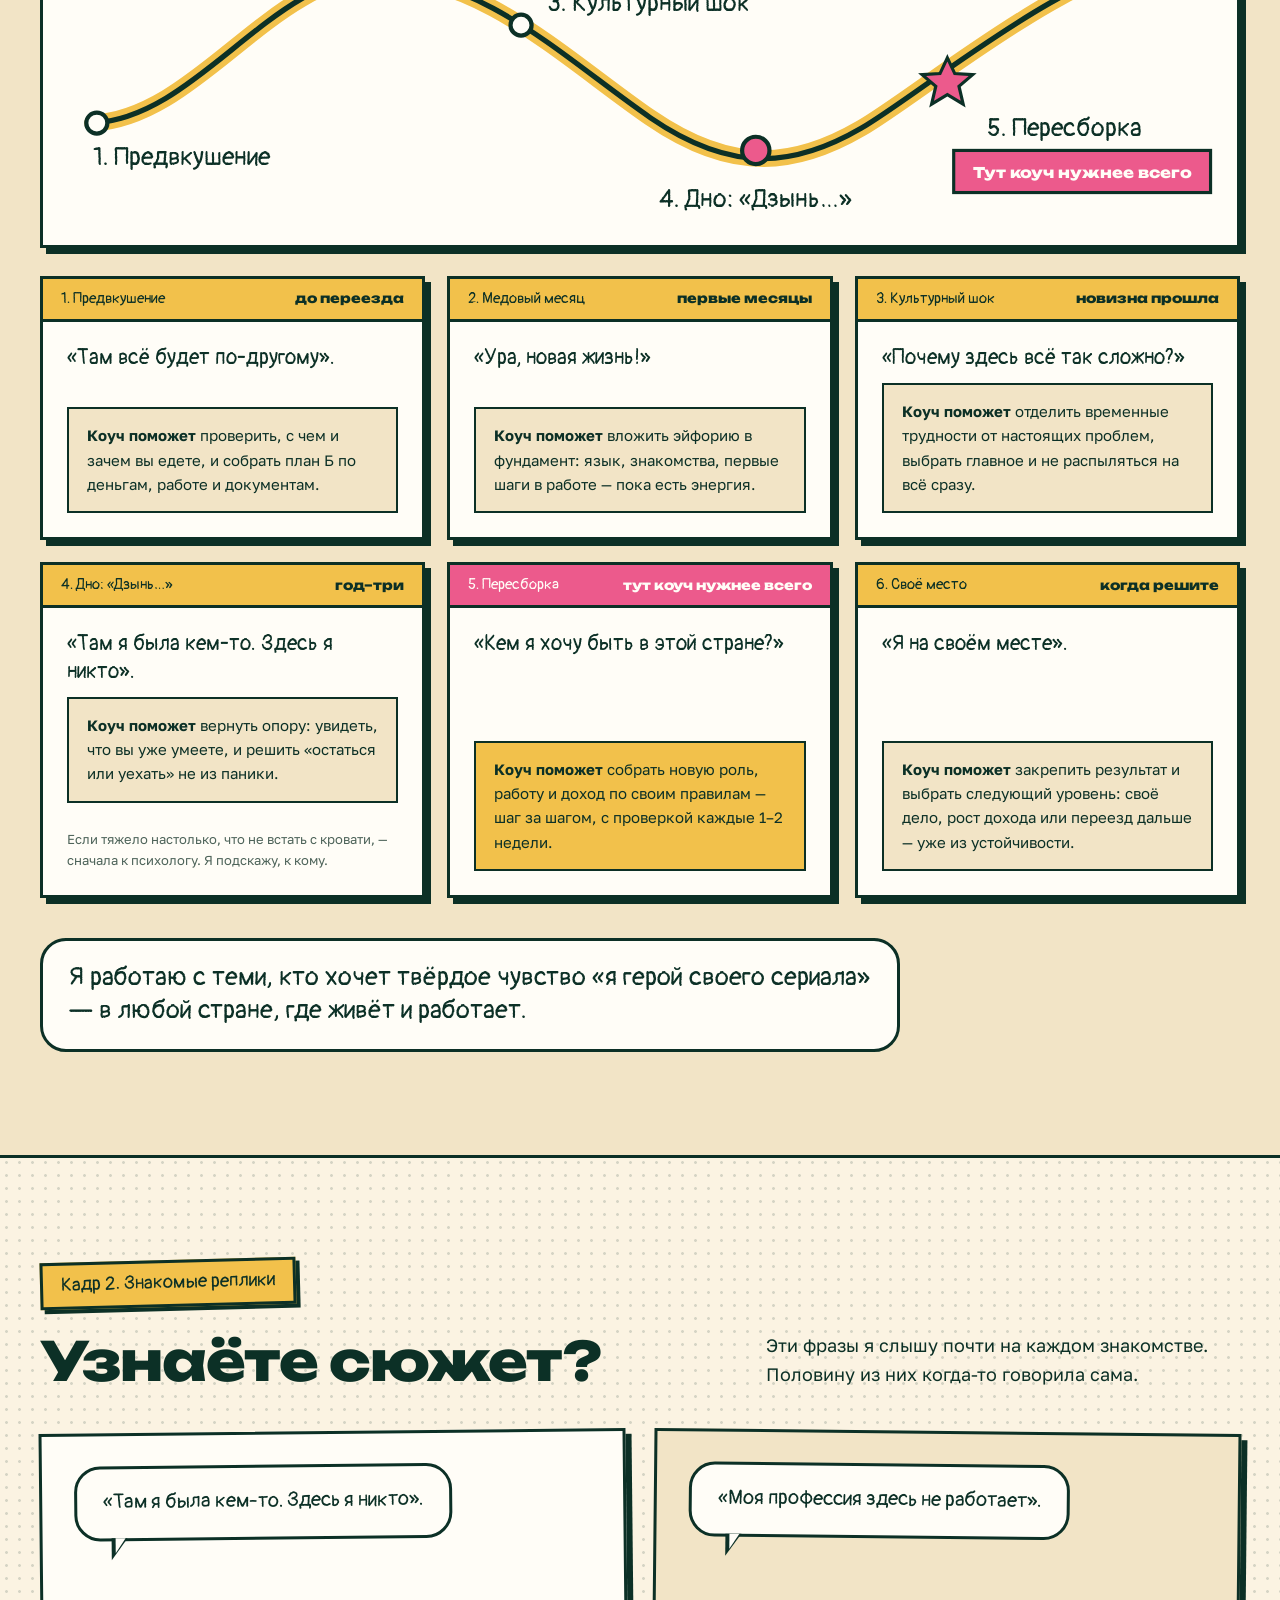
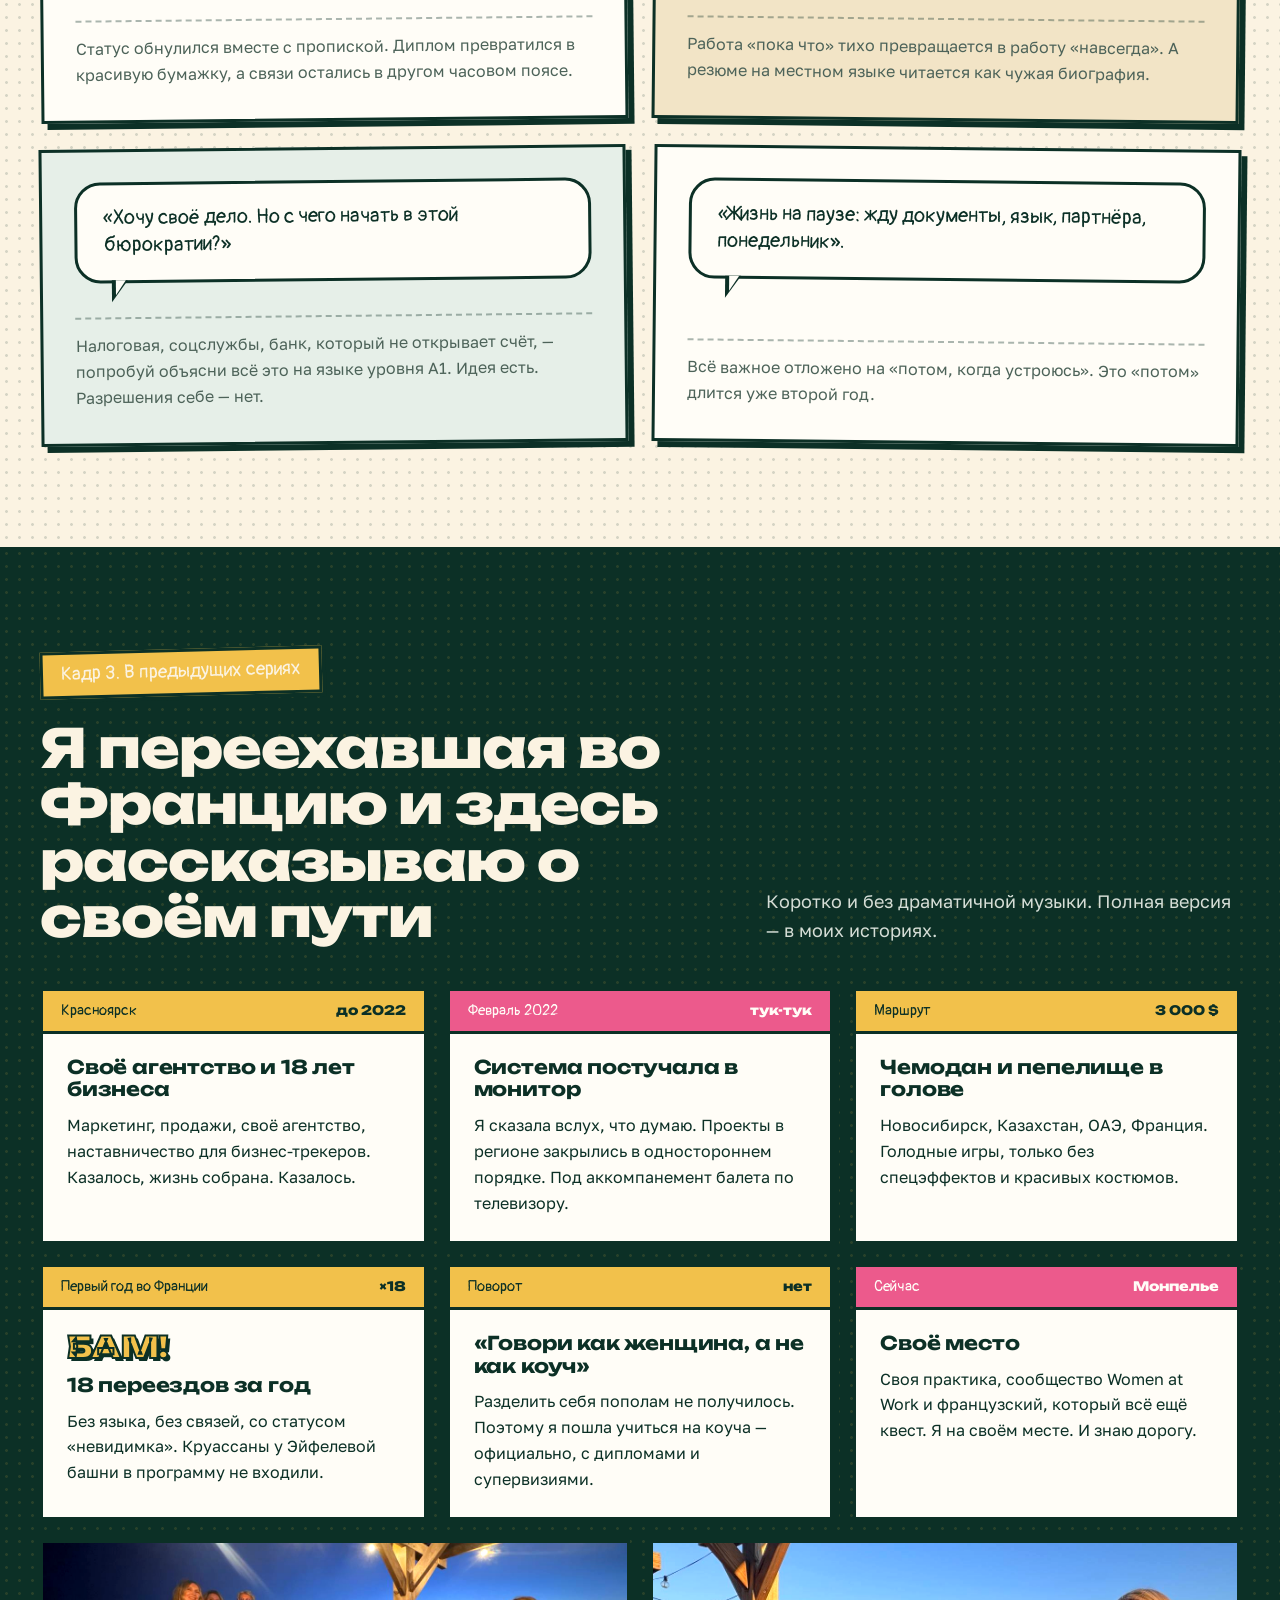
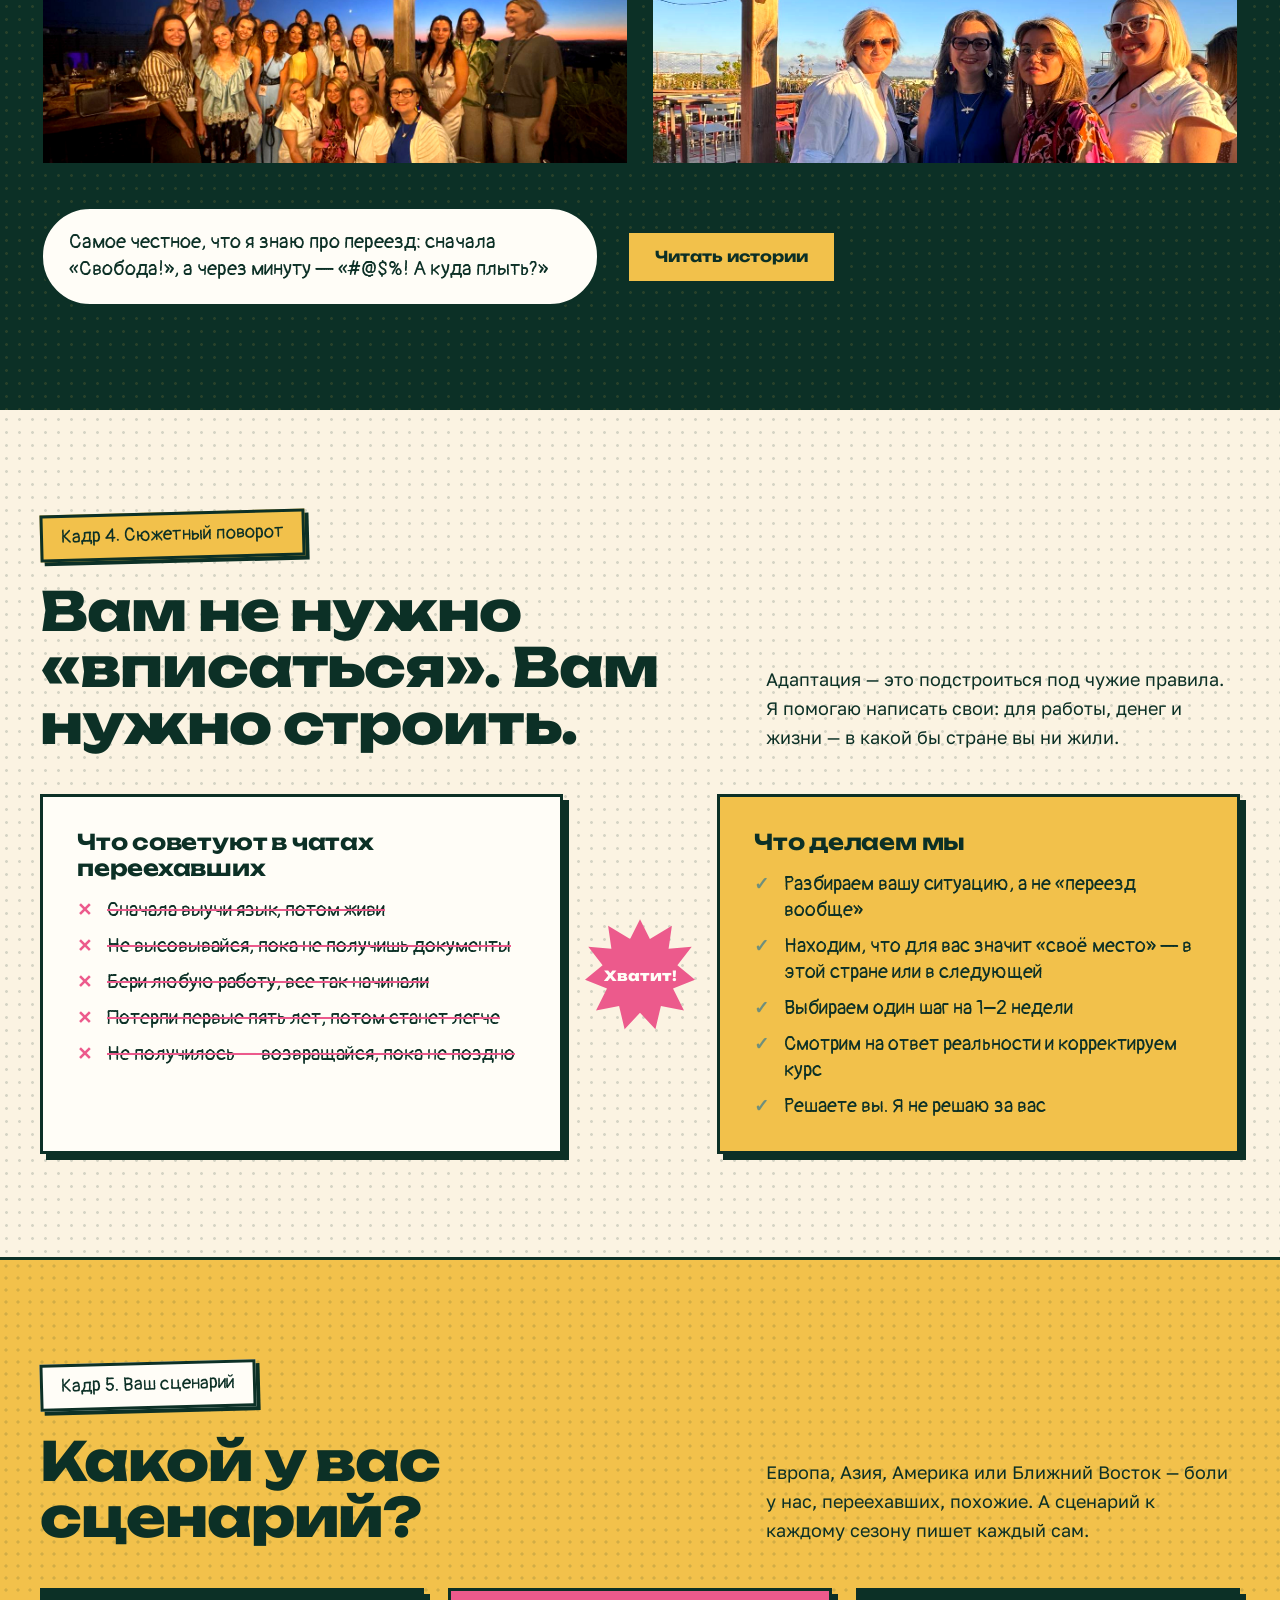
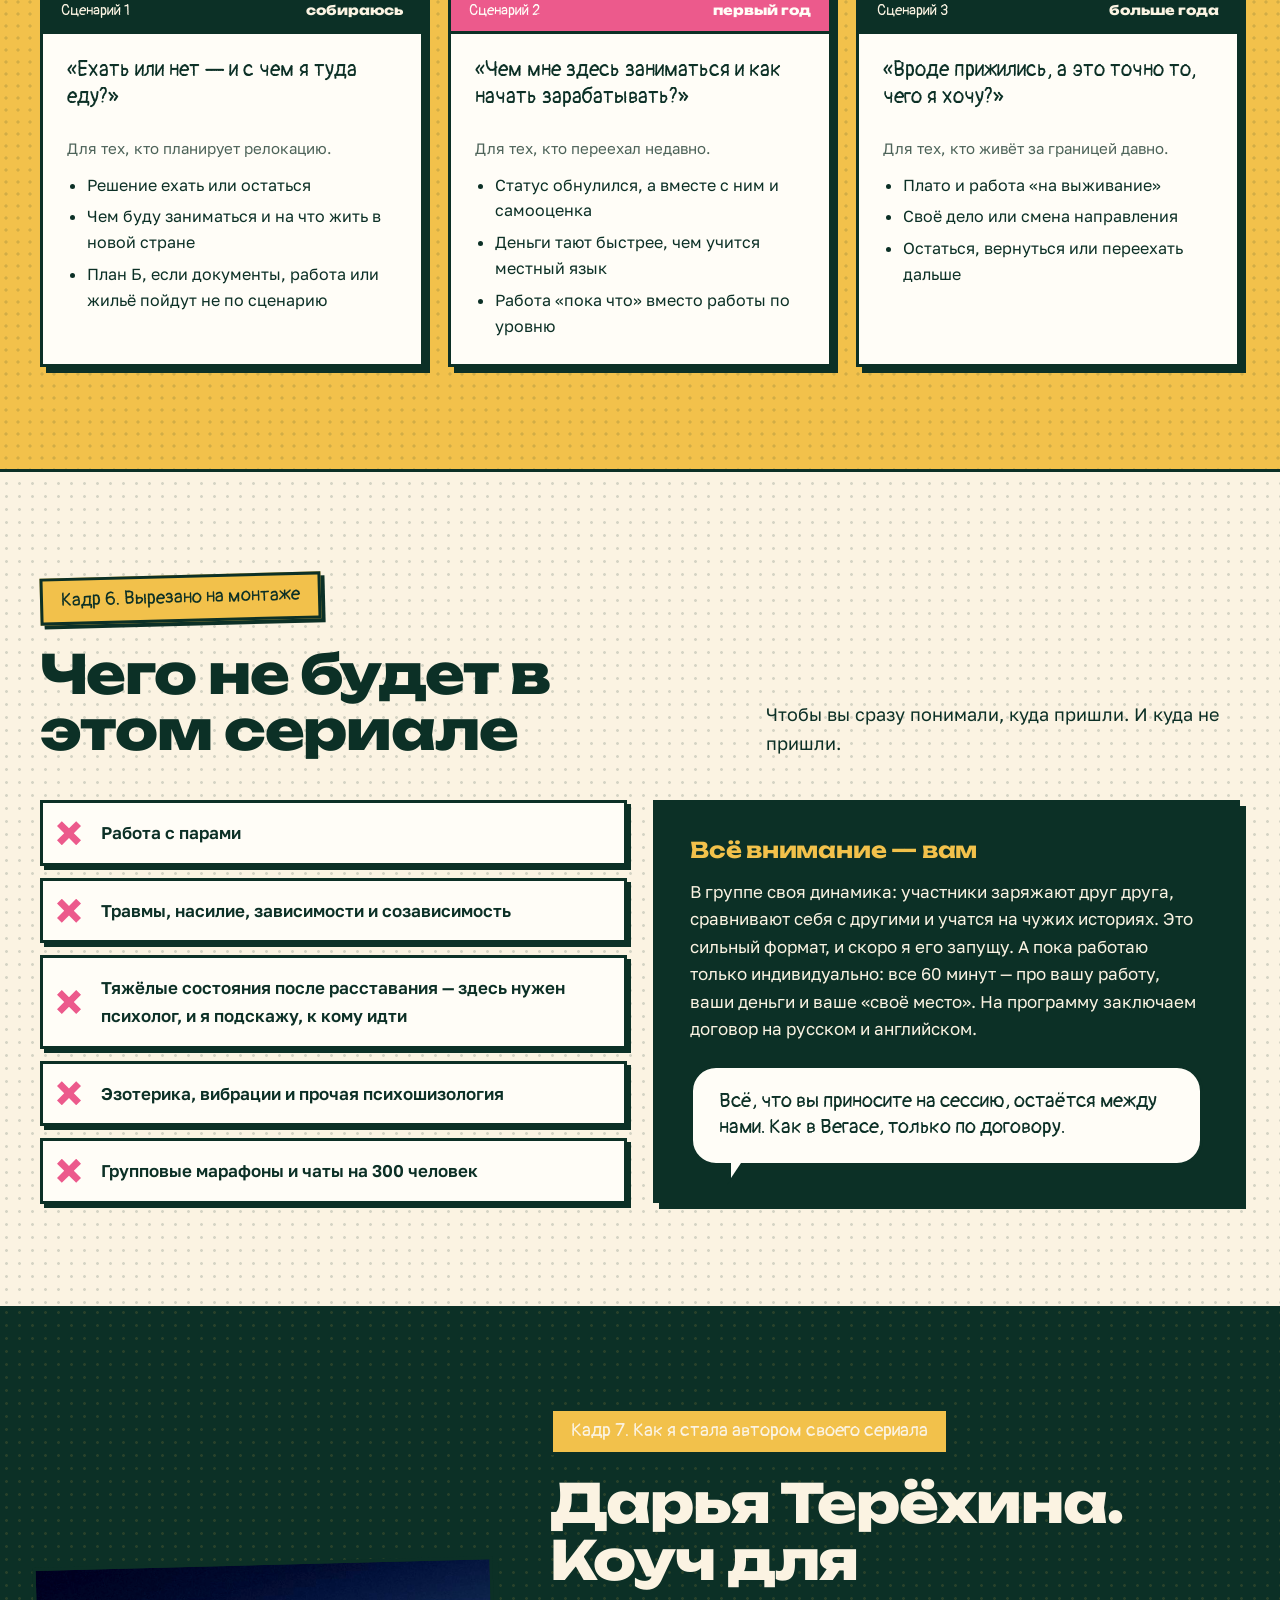
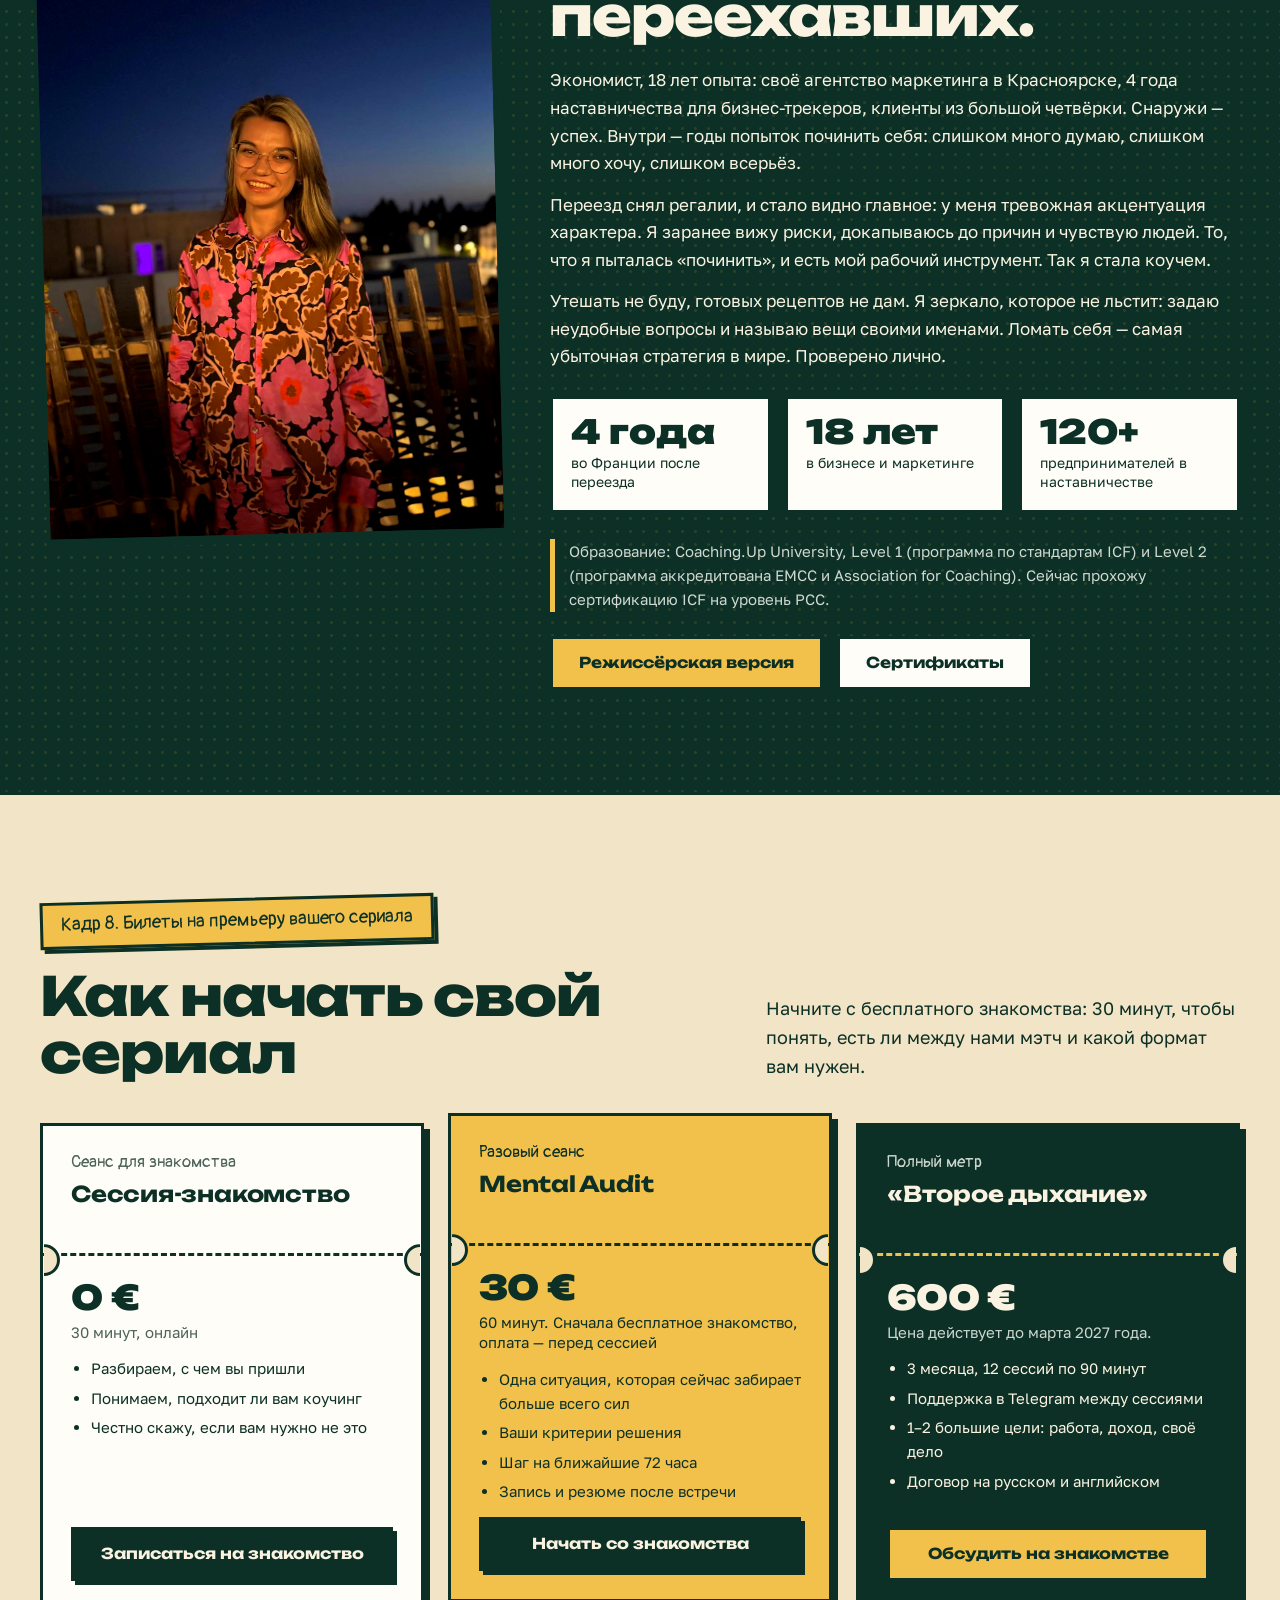
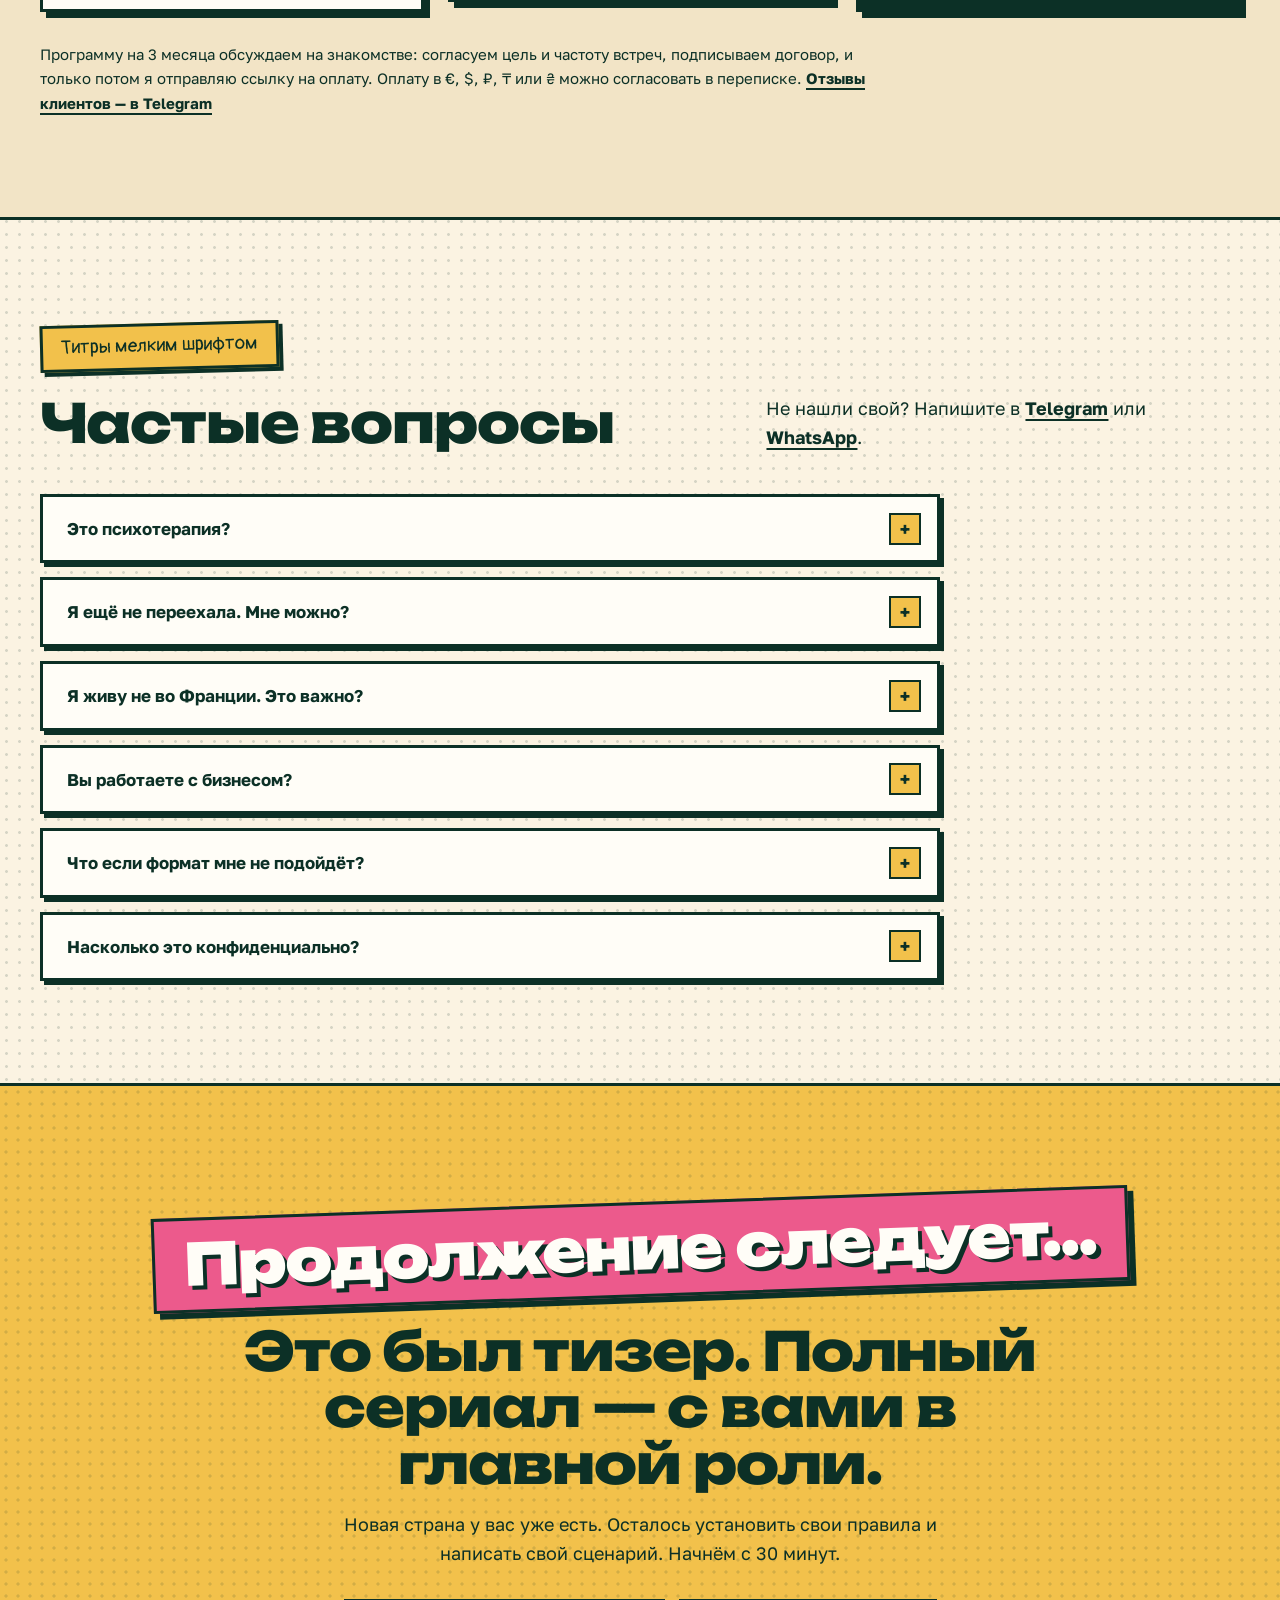
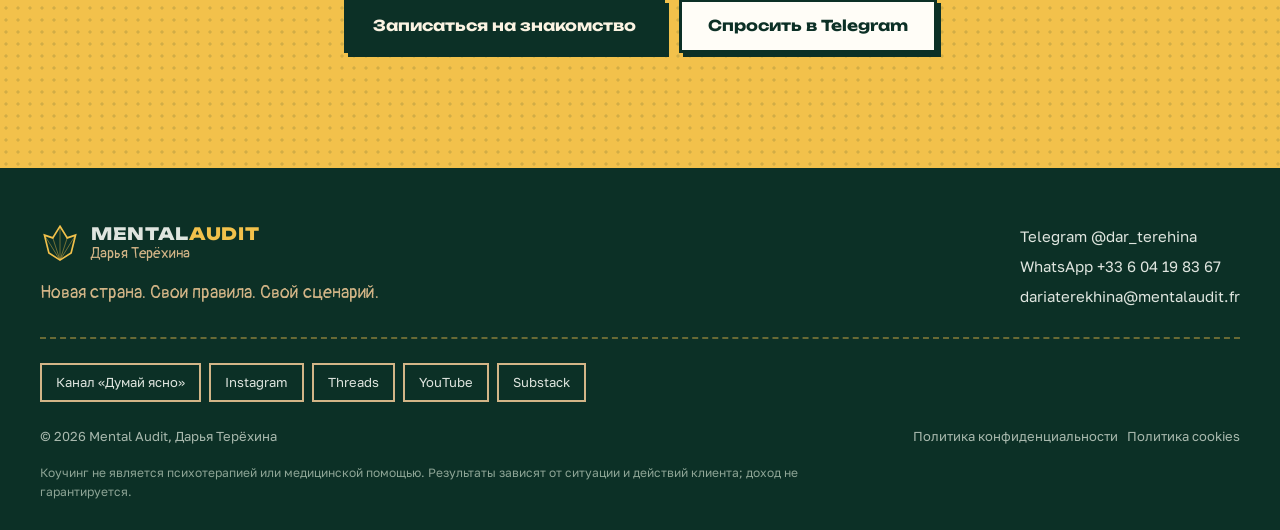
==== commit b141ffd7: "Кадр 7: подпись «Как я стала автором своего сериала» Co-Authored-By: Claude Opus 5.5 <noreply@anthro" ====
--- a/index.html
+++ b/index.html
@@ -294,7 +294,7 @@
   <div class="wrap hero-grid">
     <div class="panel halftone hero-photo"><img src="images/daria-portrait-standing.jpg" alt="Портрет Дарьи Терёхиной" loading="lazy"></div>
     <div>
-      <span class="caption">Кадр 7. Главная героиня</span>
+      <span class="caption">Кадр 7. Как я стала автором своего сериала</span>
       <h2 style="margin:20px 0 22px">Дарья Терёхина. Коуч для переехавших.</h2>
       <p>Экономист, 18 лет опыта: своё агентство маркетинга в Красноярске, 4 года наставничества для бизнес-трекеров, клиенты из большой четвёрки. Снаружи — успех. Внутри — годы попыток починить себя: слишком много думаю, слишком много хочу, слишком всерьёз.</p>
       <p>Переезд снял регалии, и стало видно главное: у меня тревожная акцентуация характера. Я заранее вижу риски, докапываюсь до причин и чувствую людей. То, что я пыталась «починить», и есть мой рабочий инструмент. Так я стала коучем.</p>
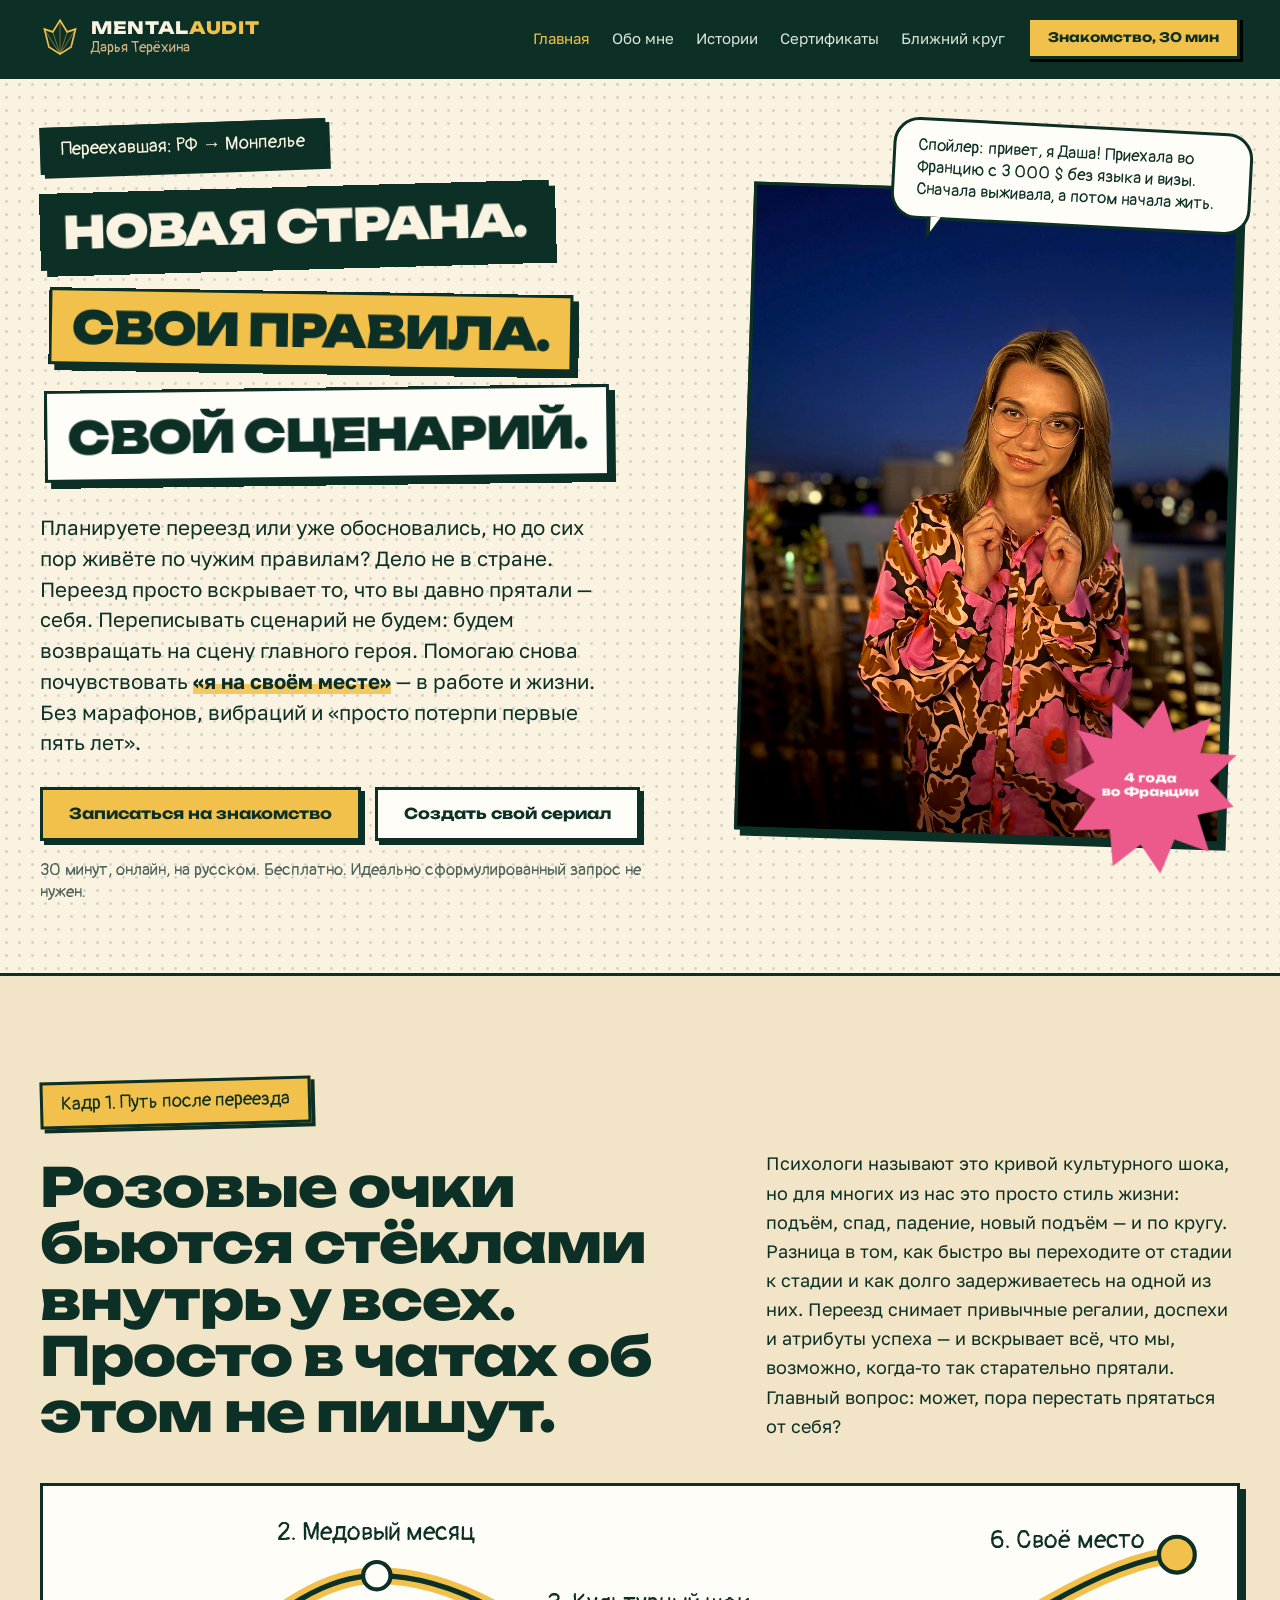
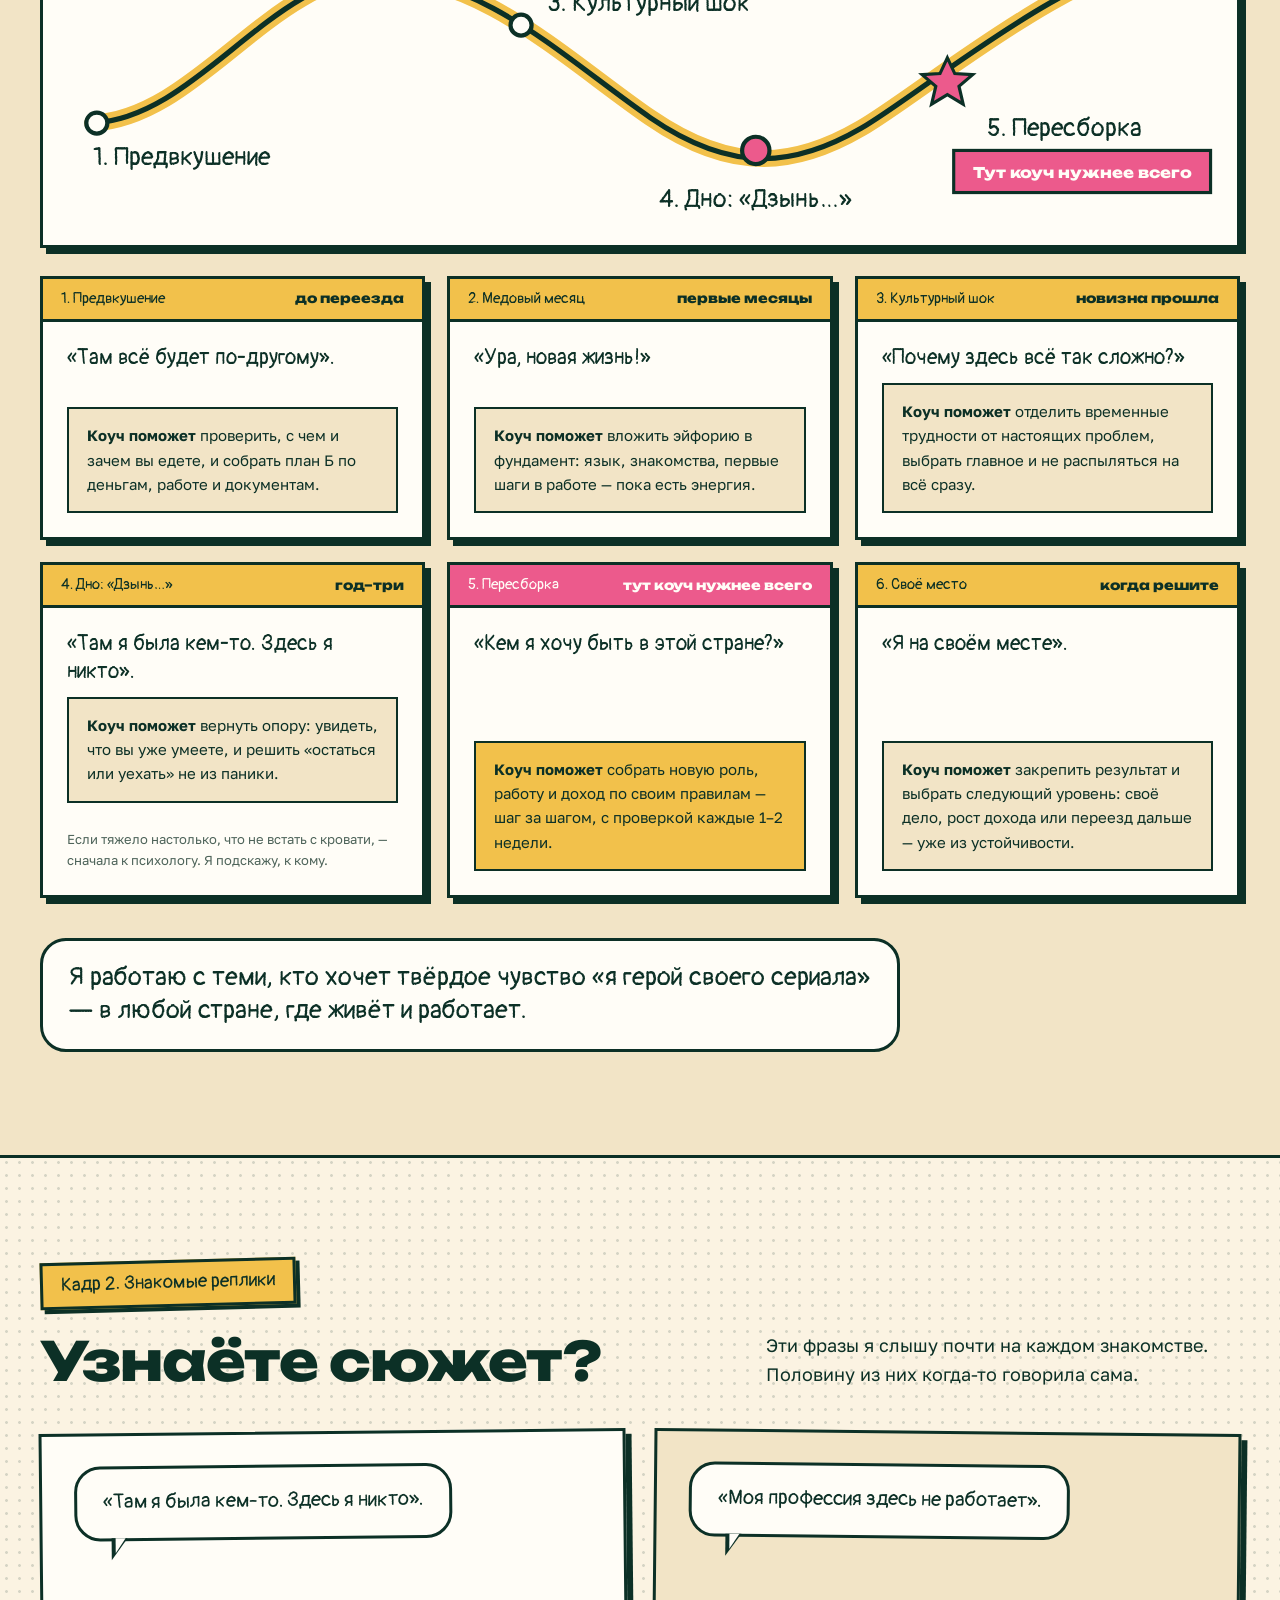
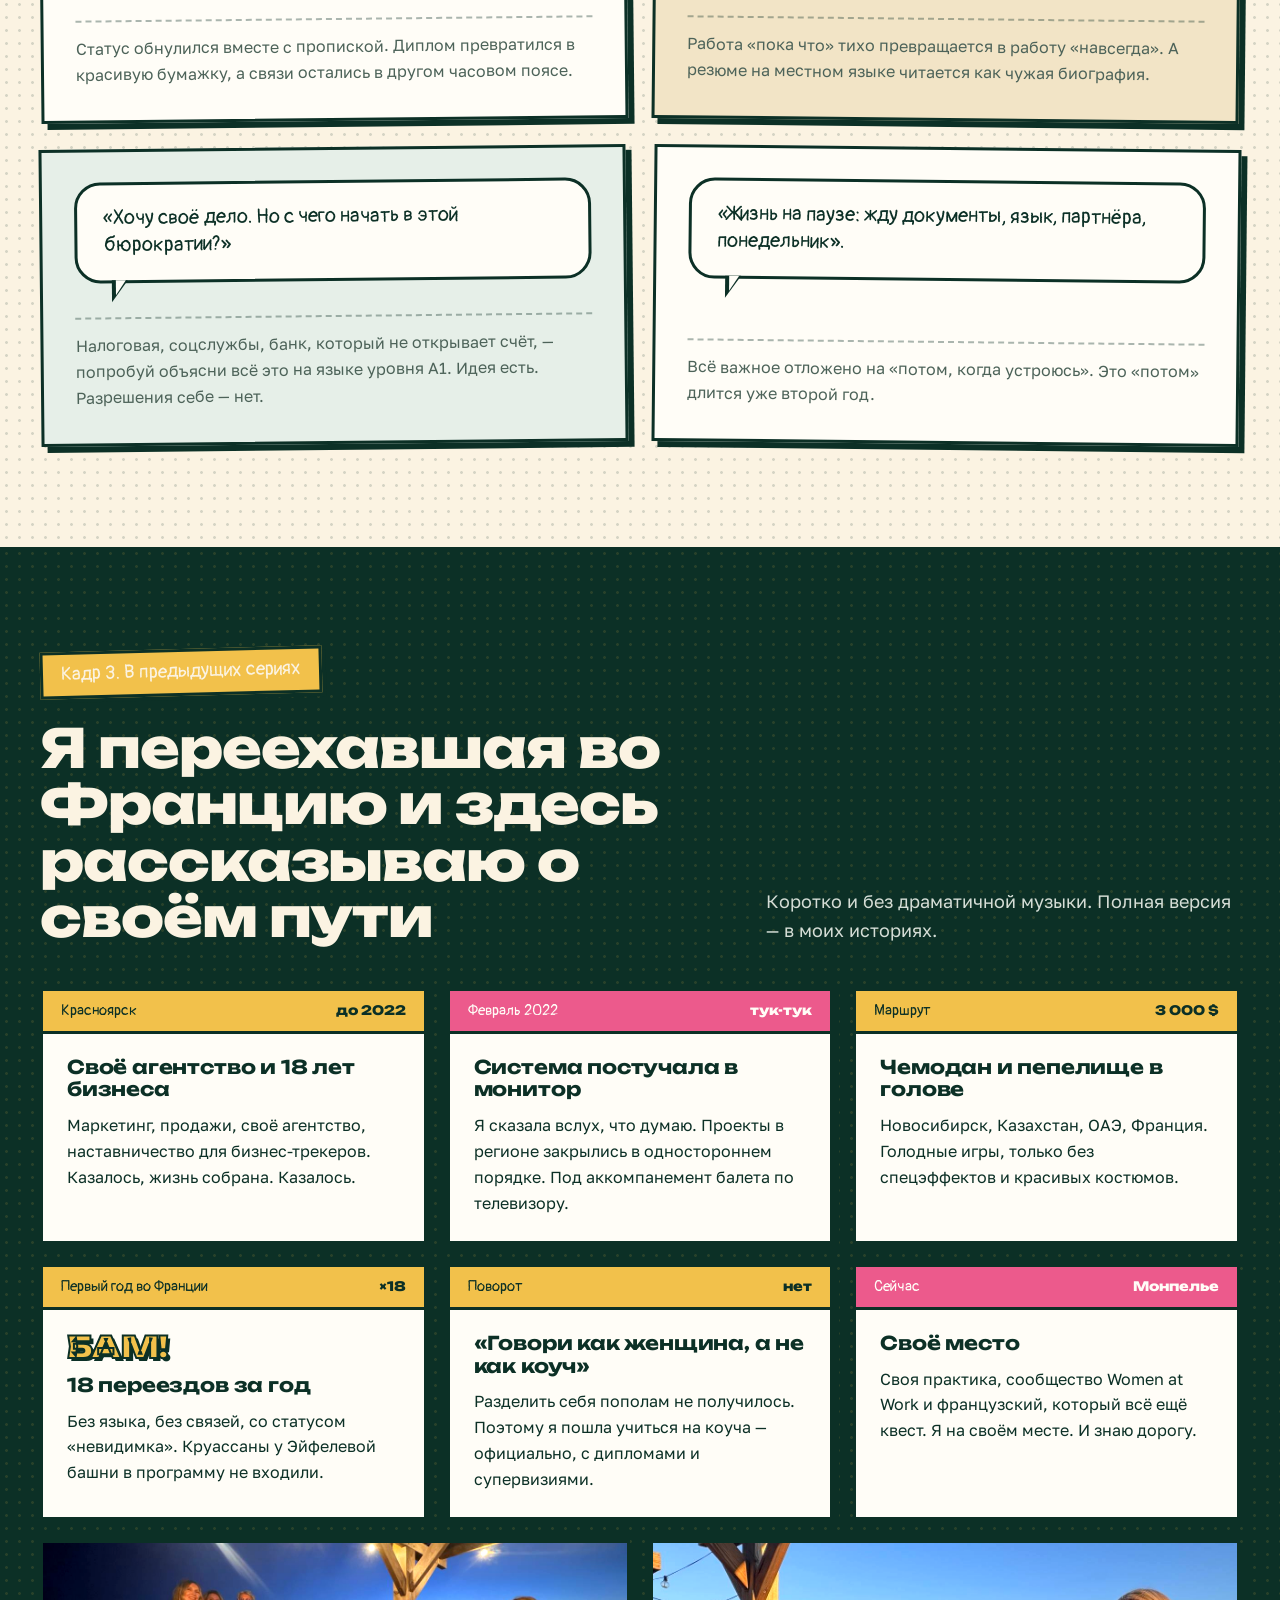
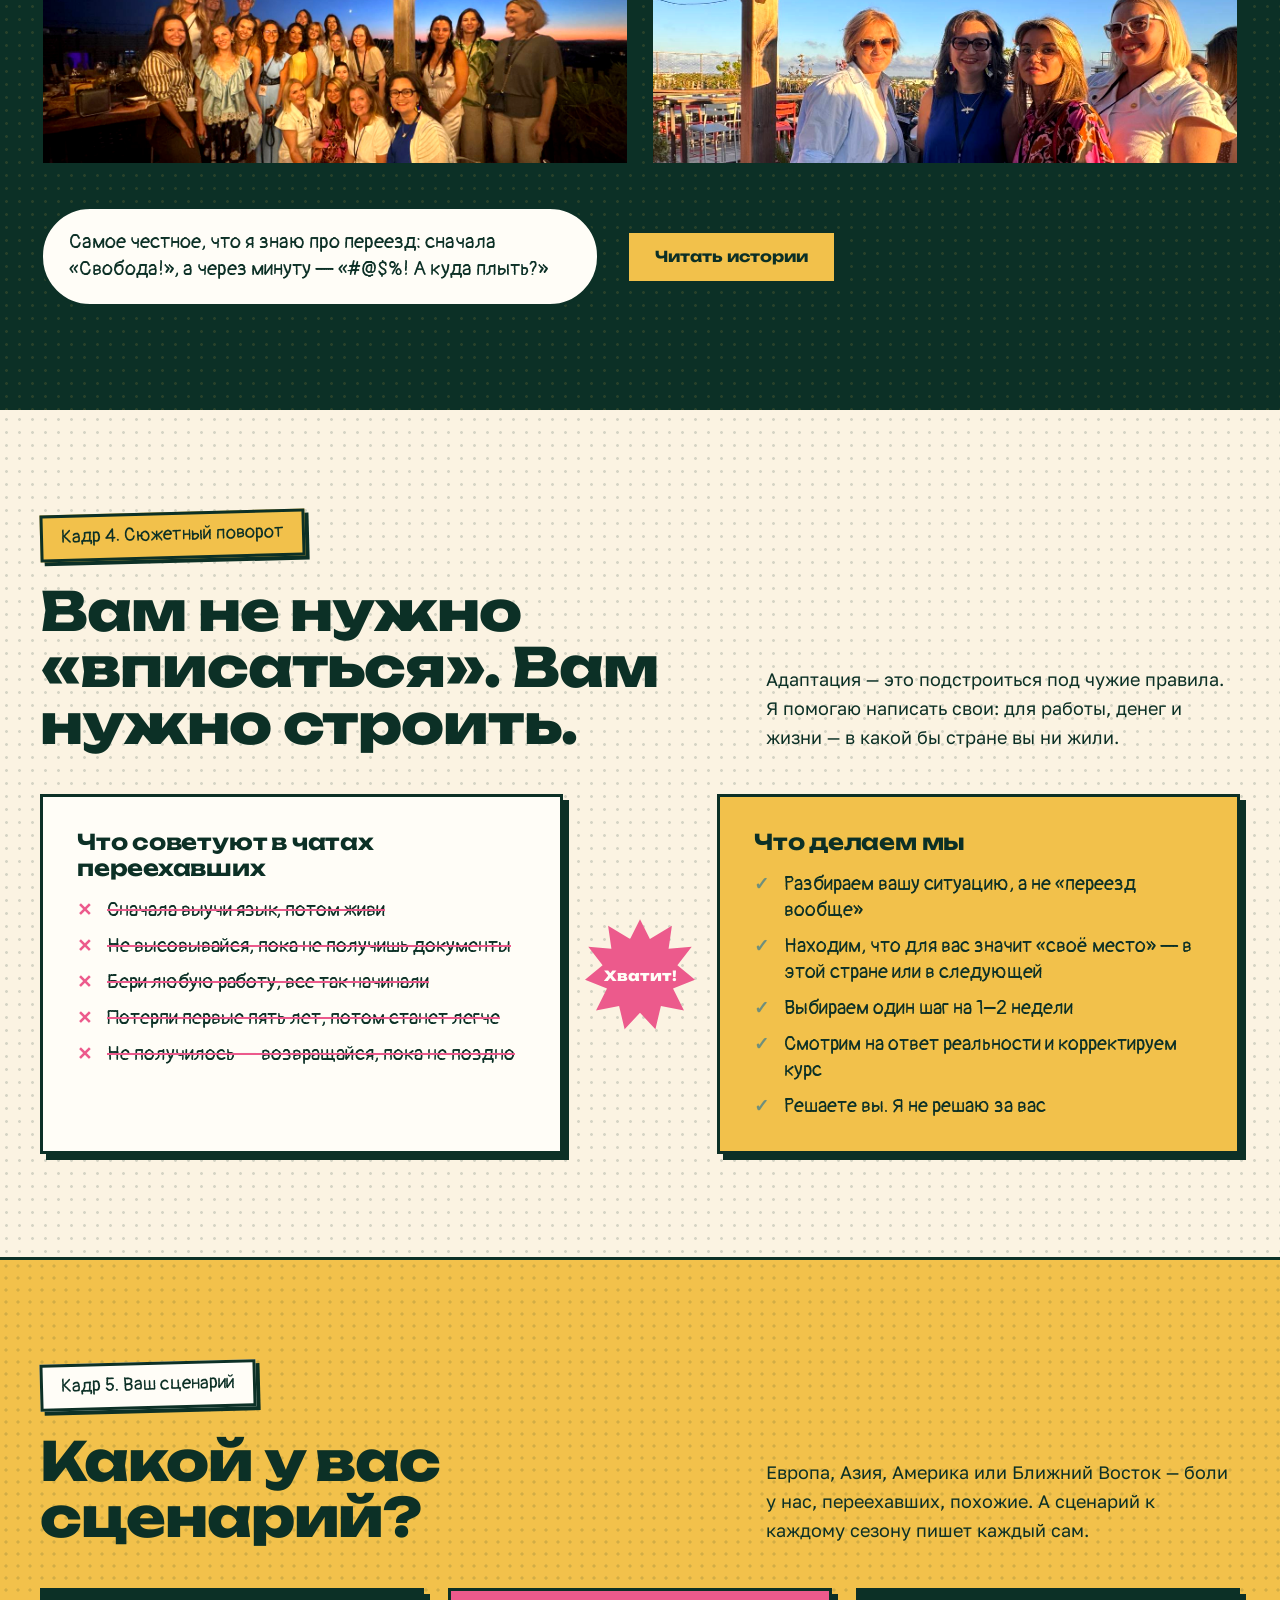
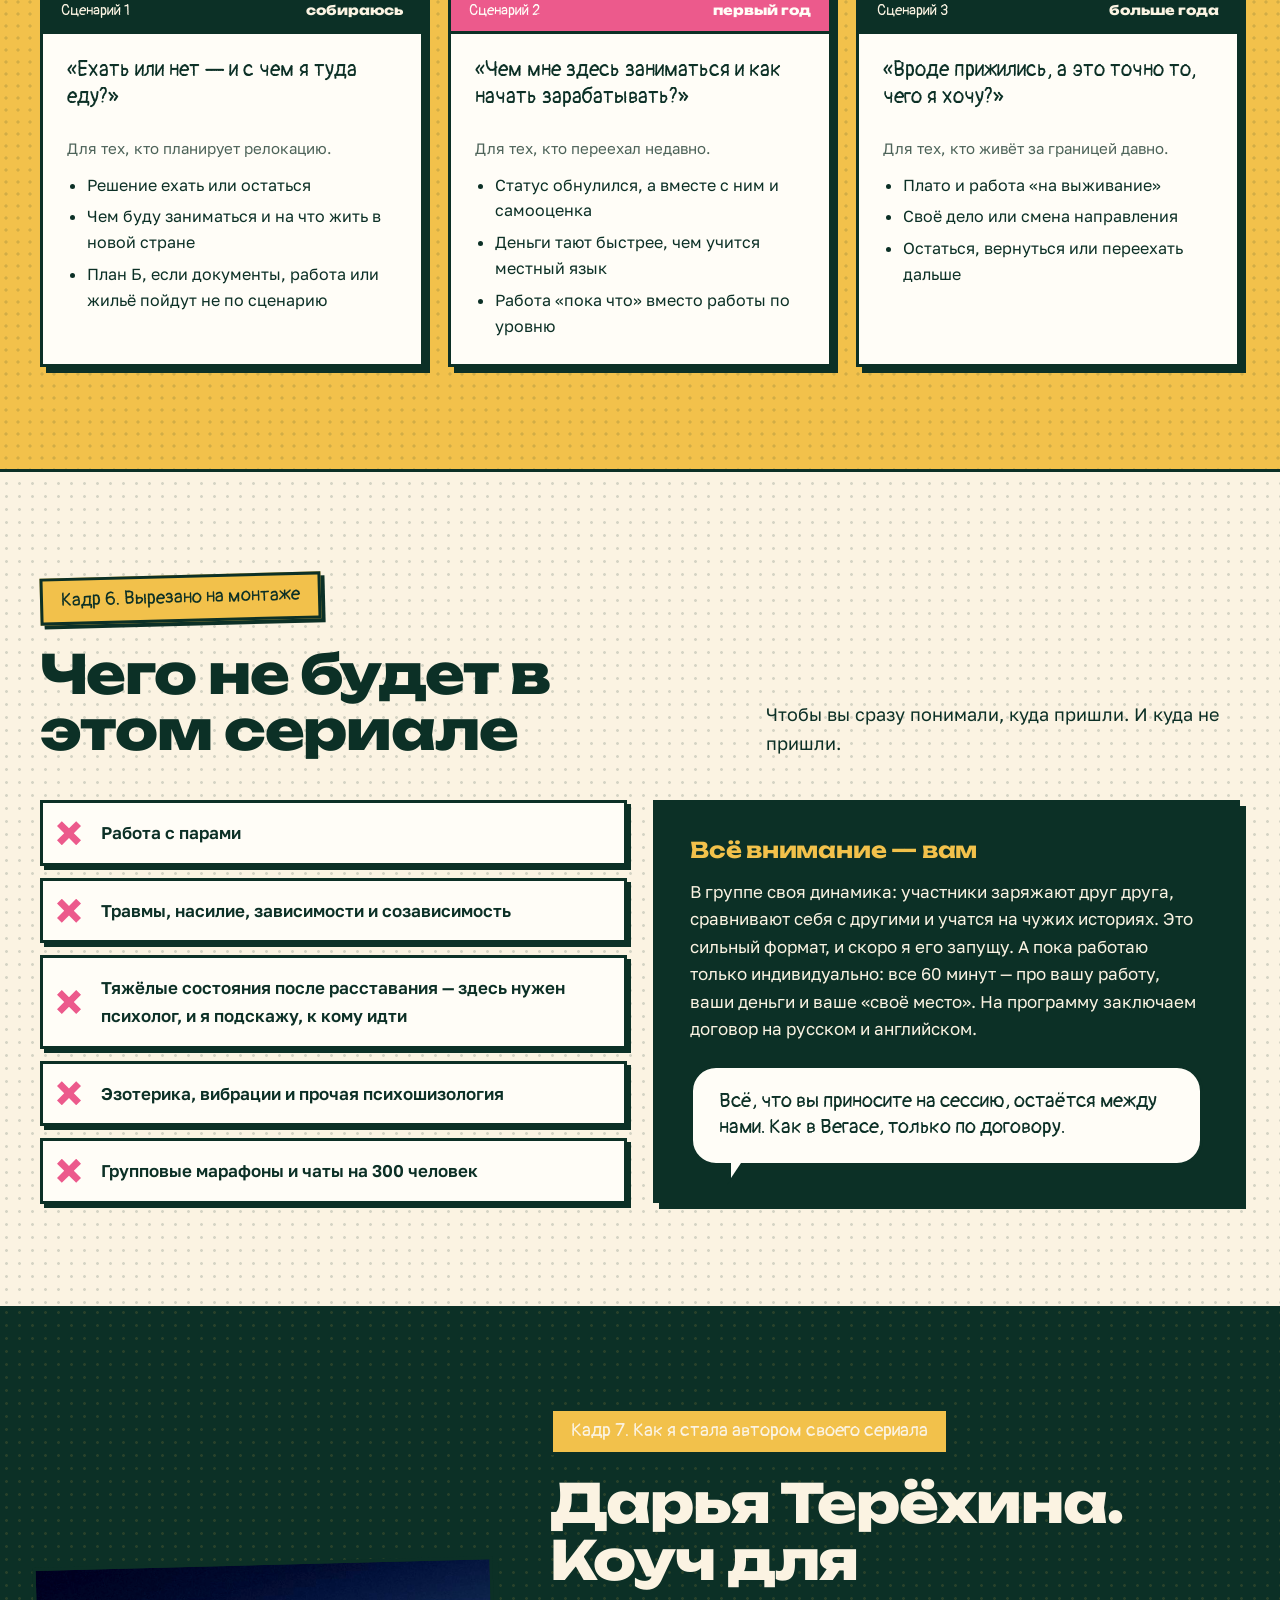
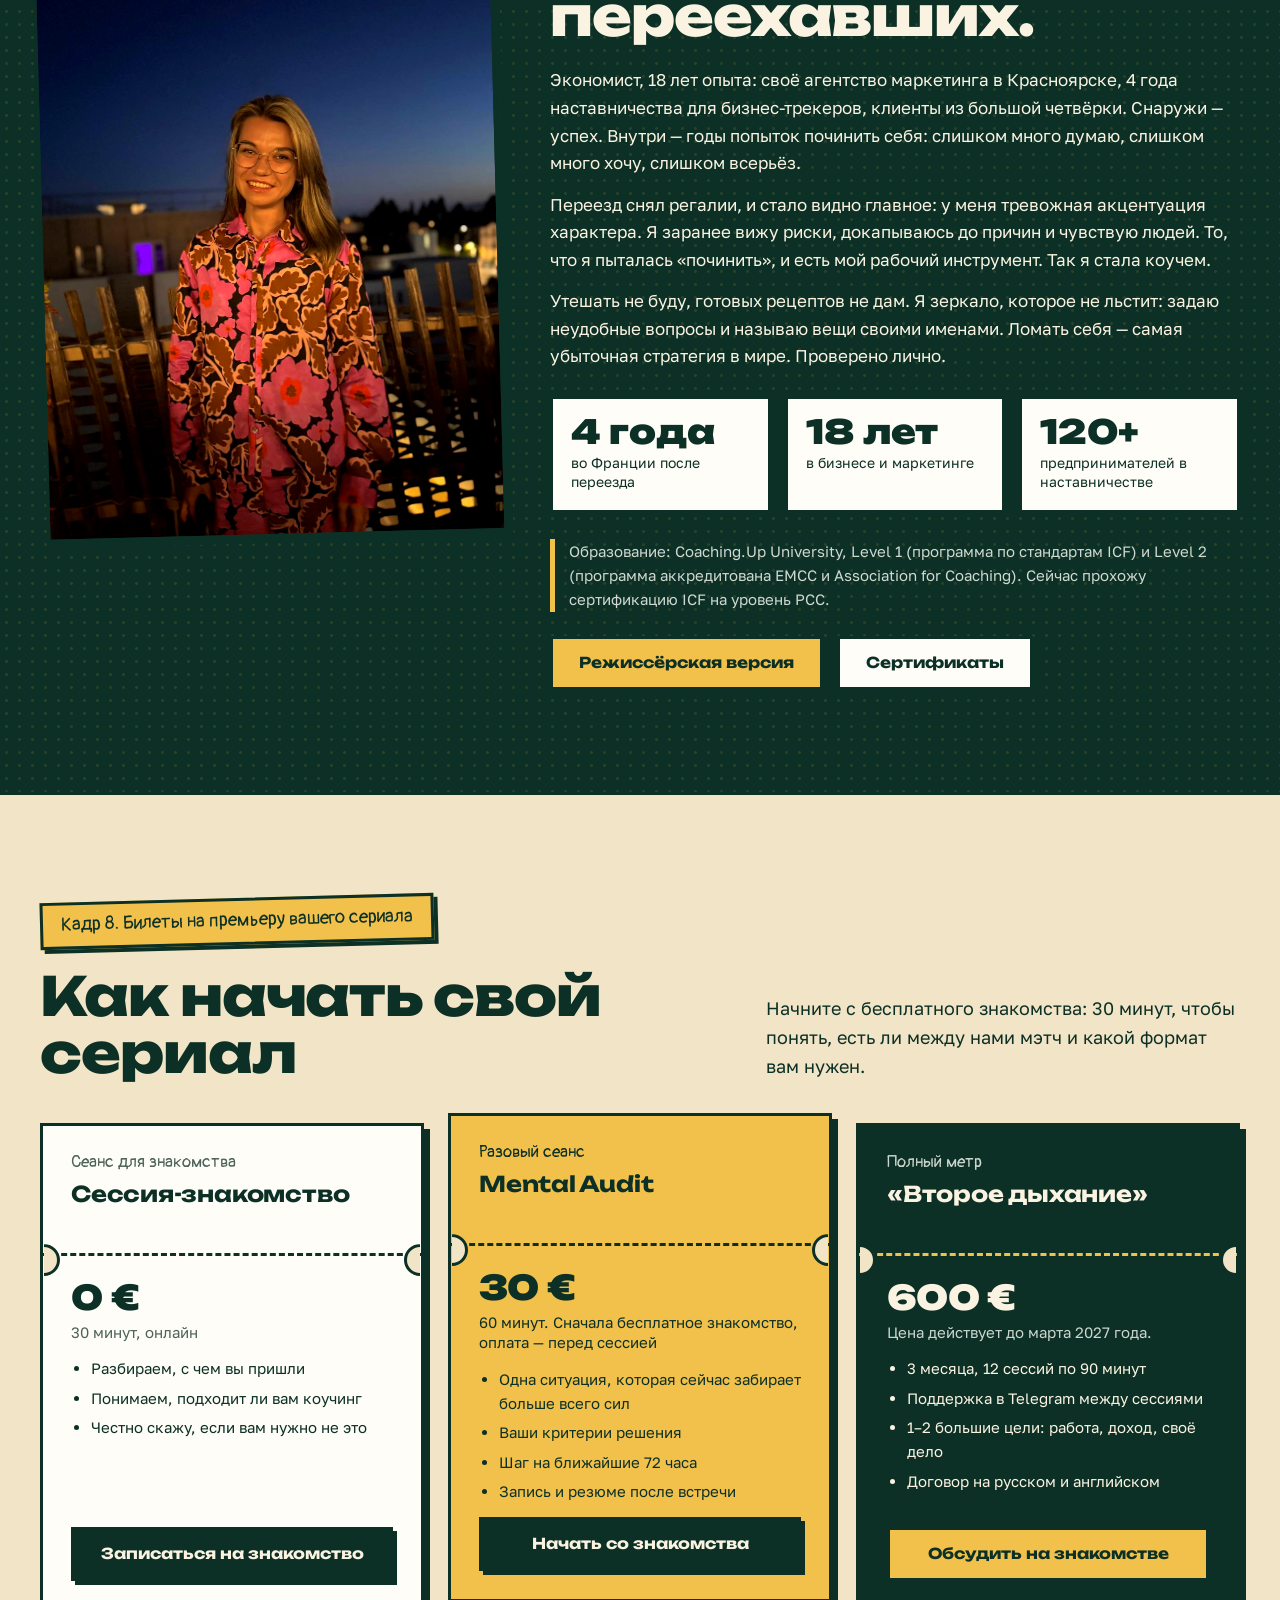
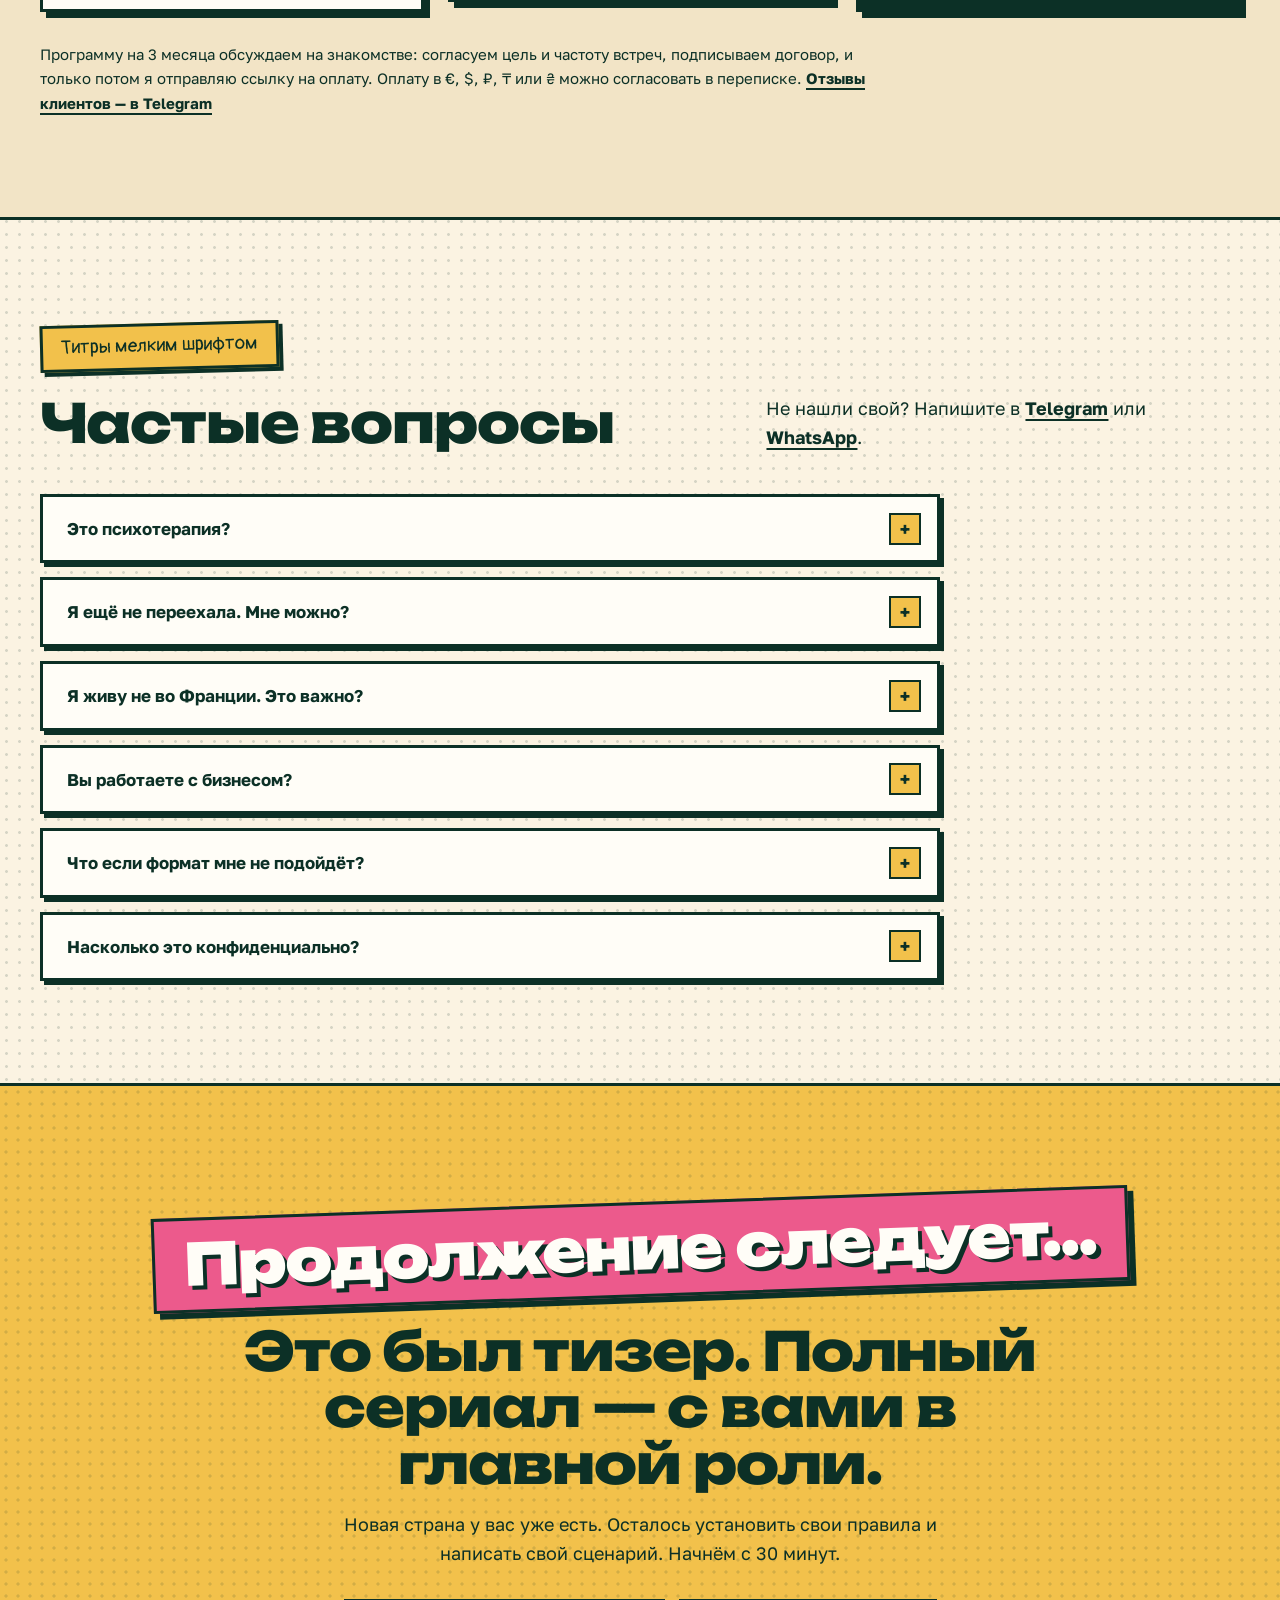
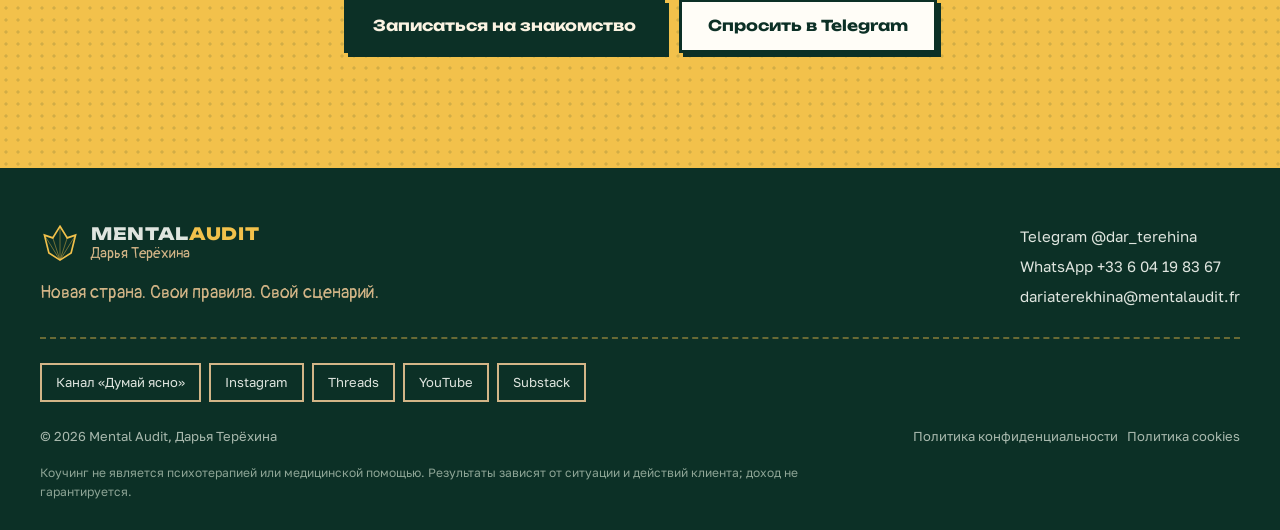
==== commit a0aaf303: "Страница «Ближний круг»: программа «Туда, где навстречу» Новая страница krug.html, фото для неё и пу" ====
--- a/index.html
+++ b/index.html
@@ -29,6 +29,7 @@
       <a href="about.html">Обо мне</a>
       <a href="blog.html">Истории</a>
       <a href="certificates.html">Сертификаты</a>
+      <a href="krug.html">Ближний круг</a>
       <a class="btn btn-gold" href="https://cal.com/daria-mentalaudit/%D1%81%D0%B5%D1%81%D1%81%D0%B8%D1%8F-%D0%B7%D0%BD%D0%B0%D0%BA%D0%BE%D0%BC%D1%81%D1%82%D0%B2%D0%BE" target="_blank" rel="noopener">Знакомство, 30 мин</a>
     </nav>
   </div>
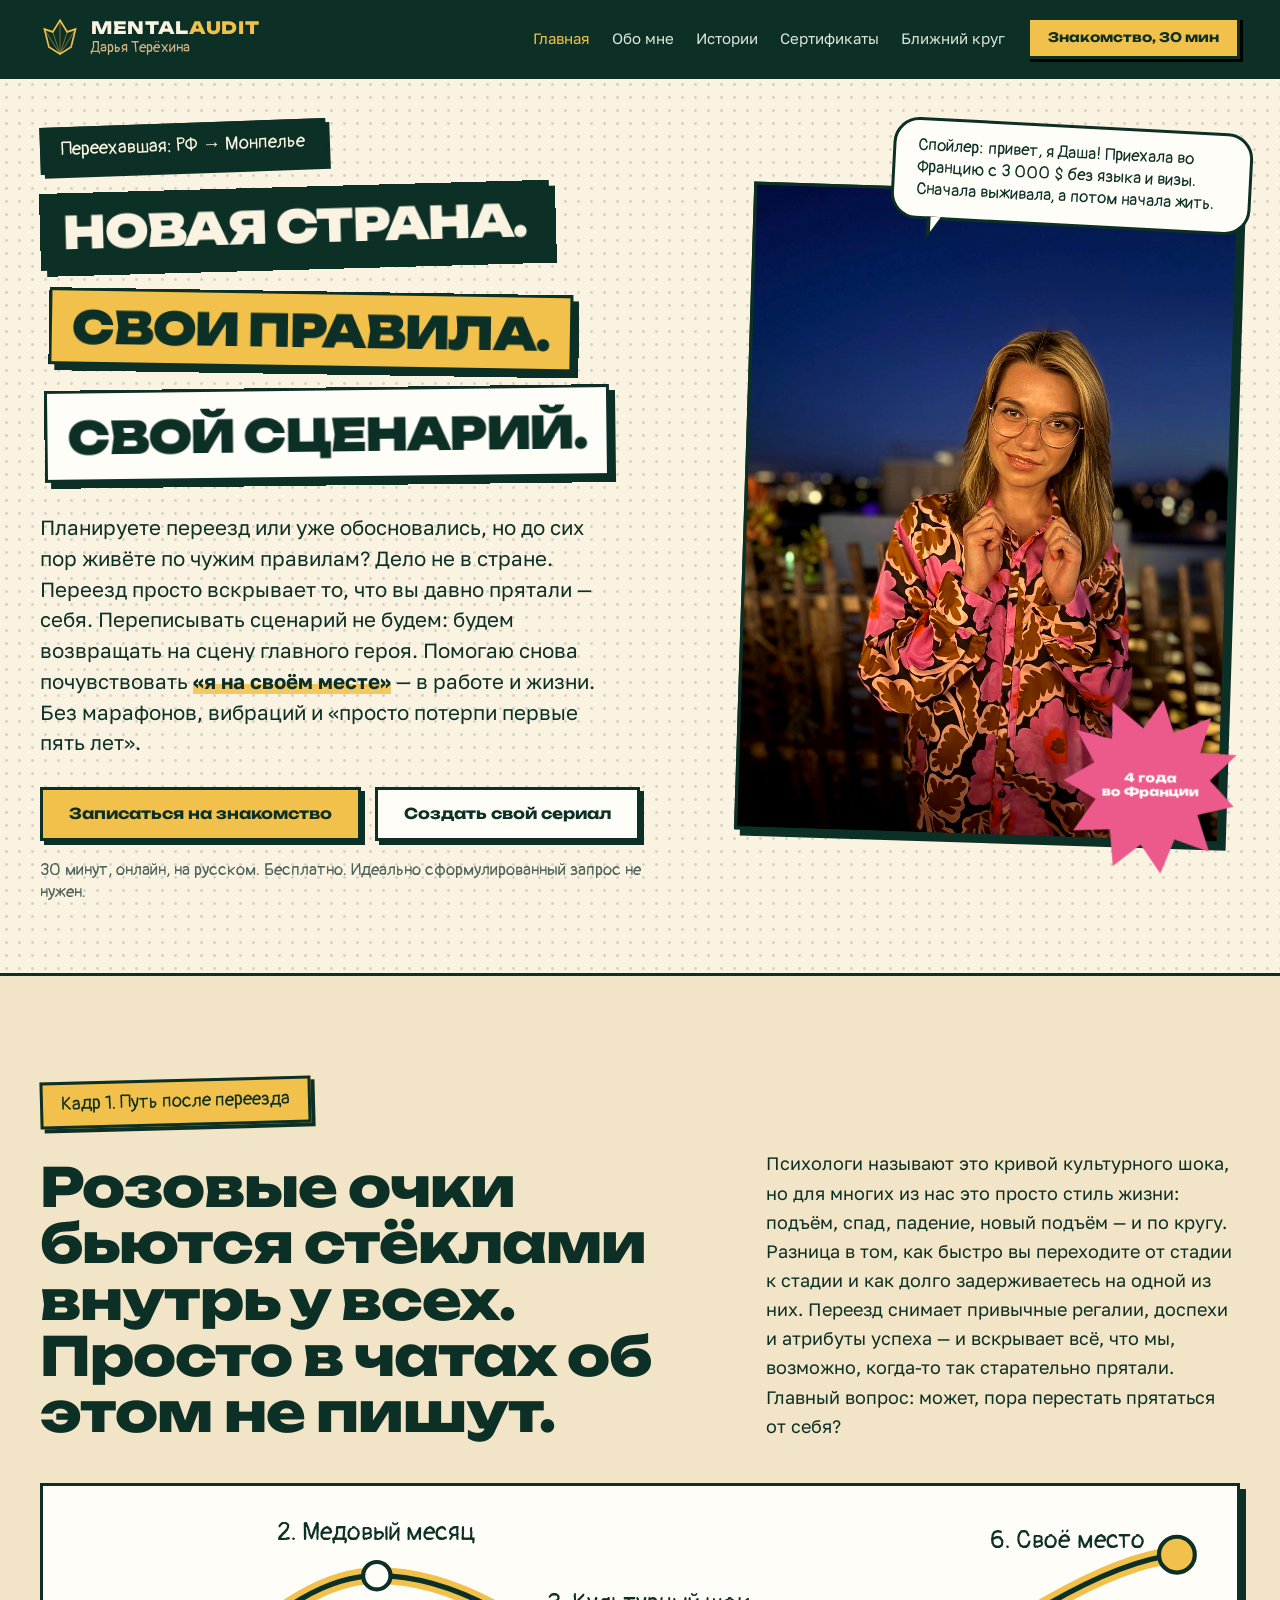
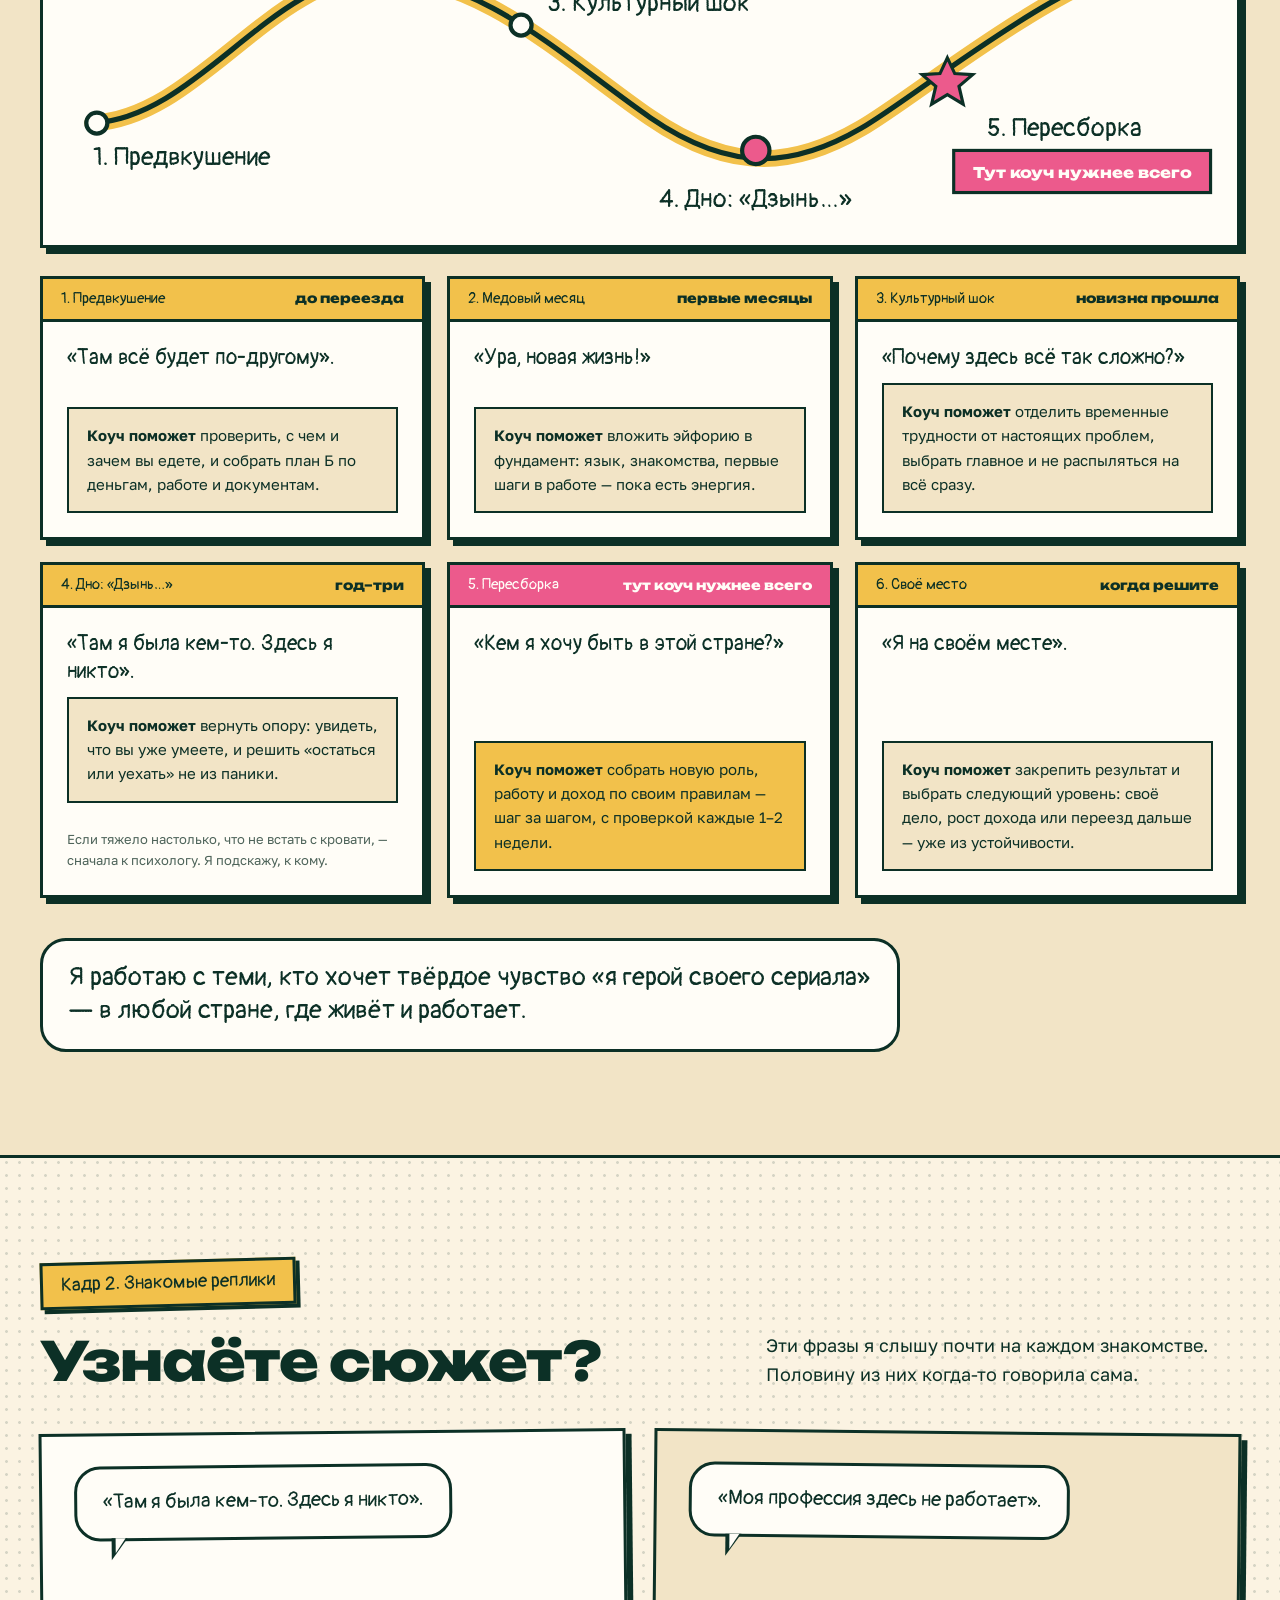
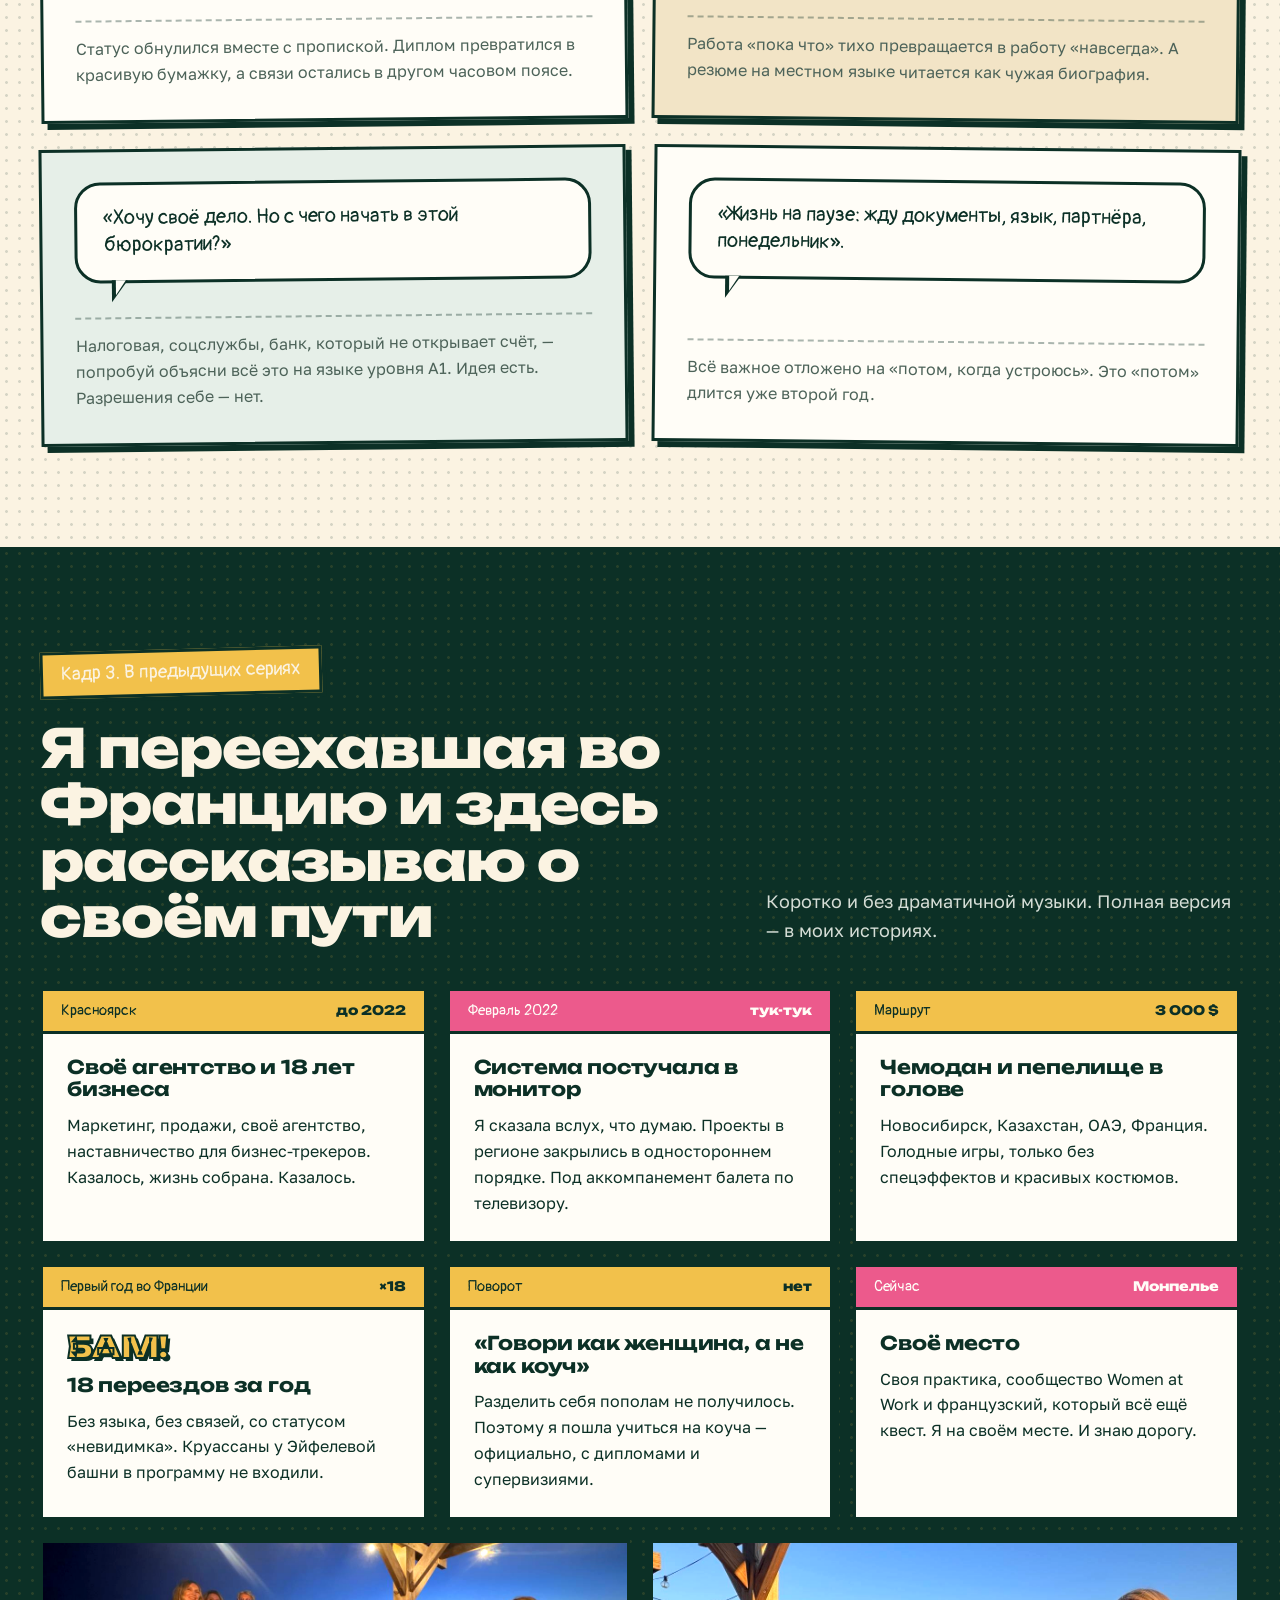
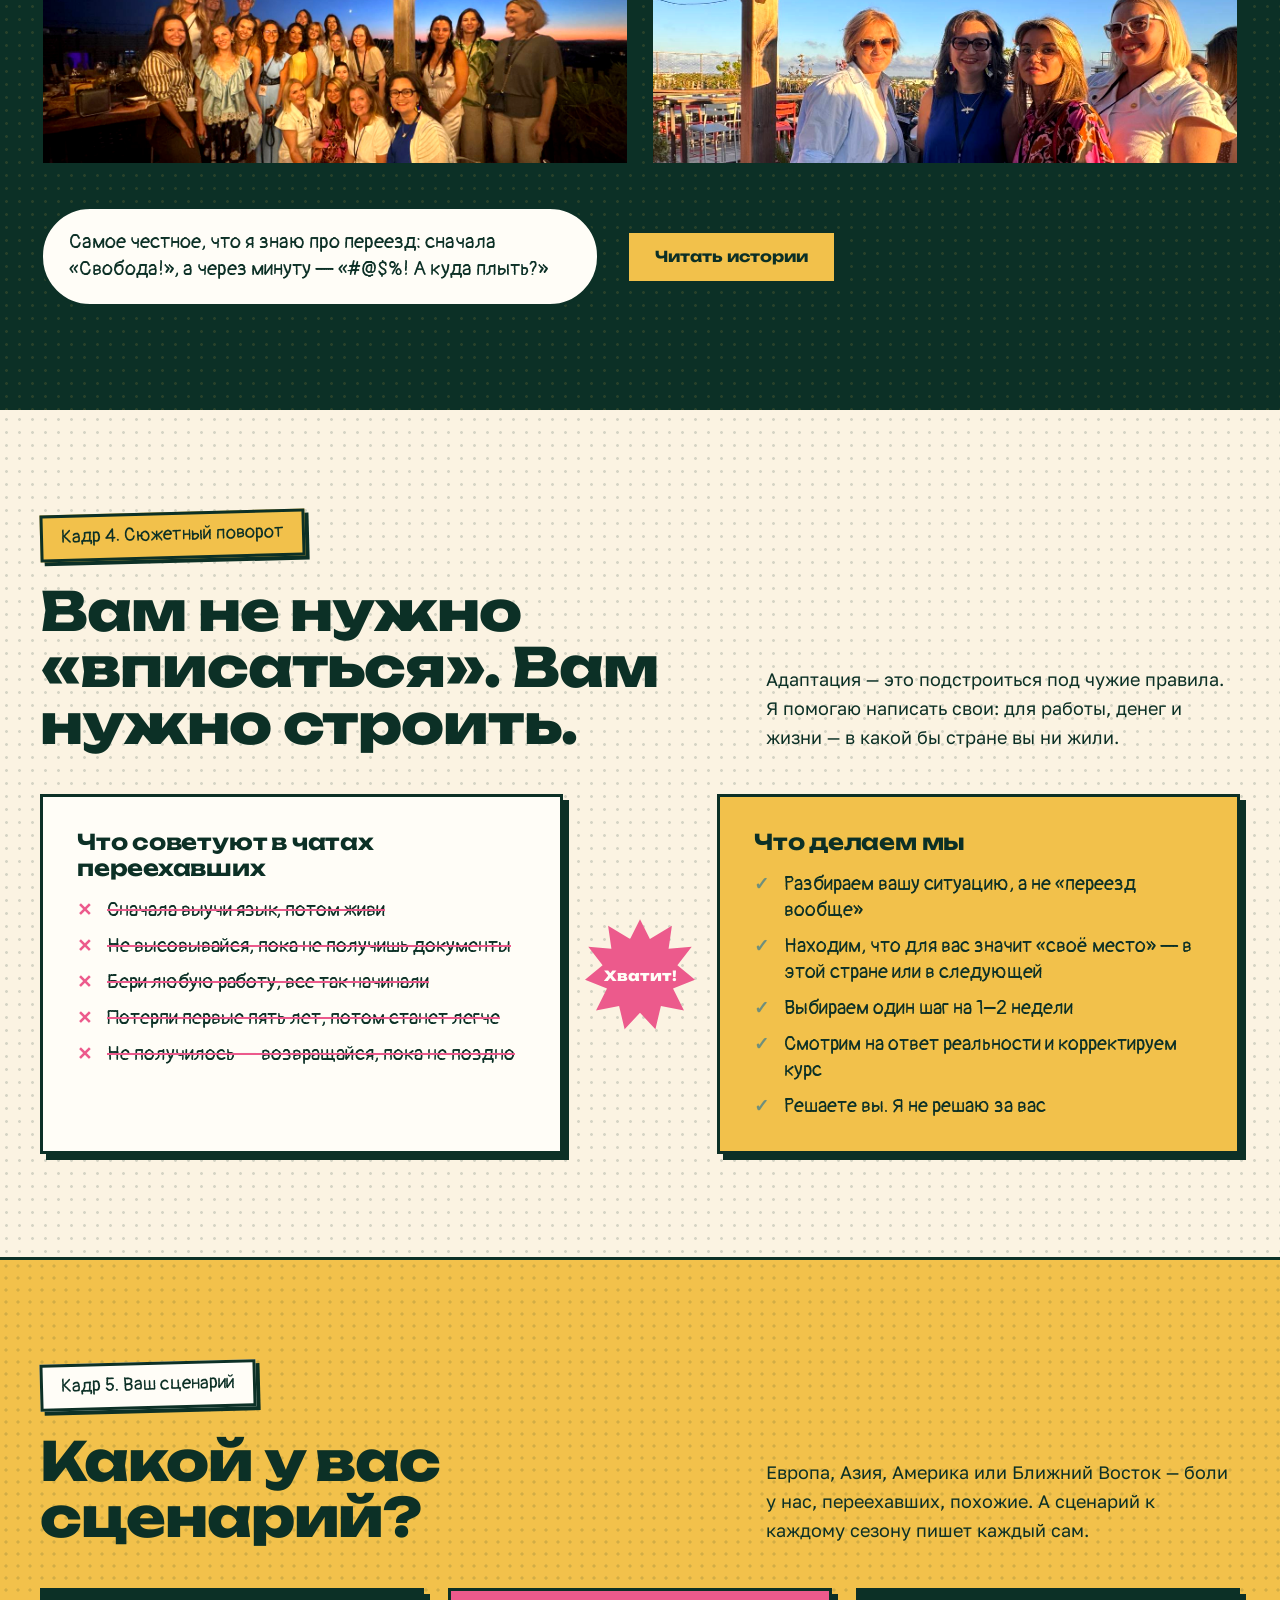
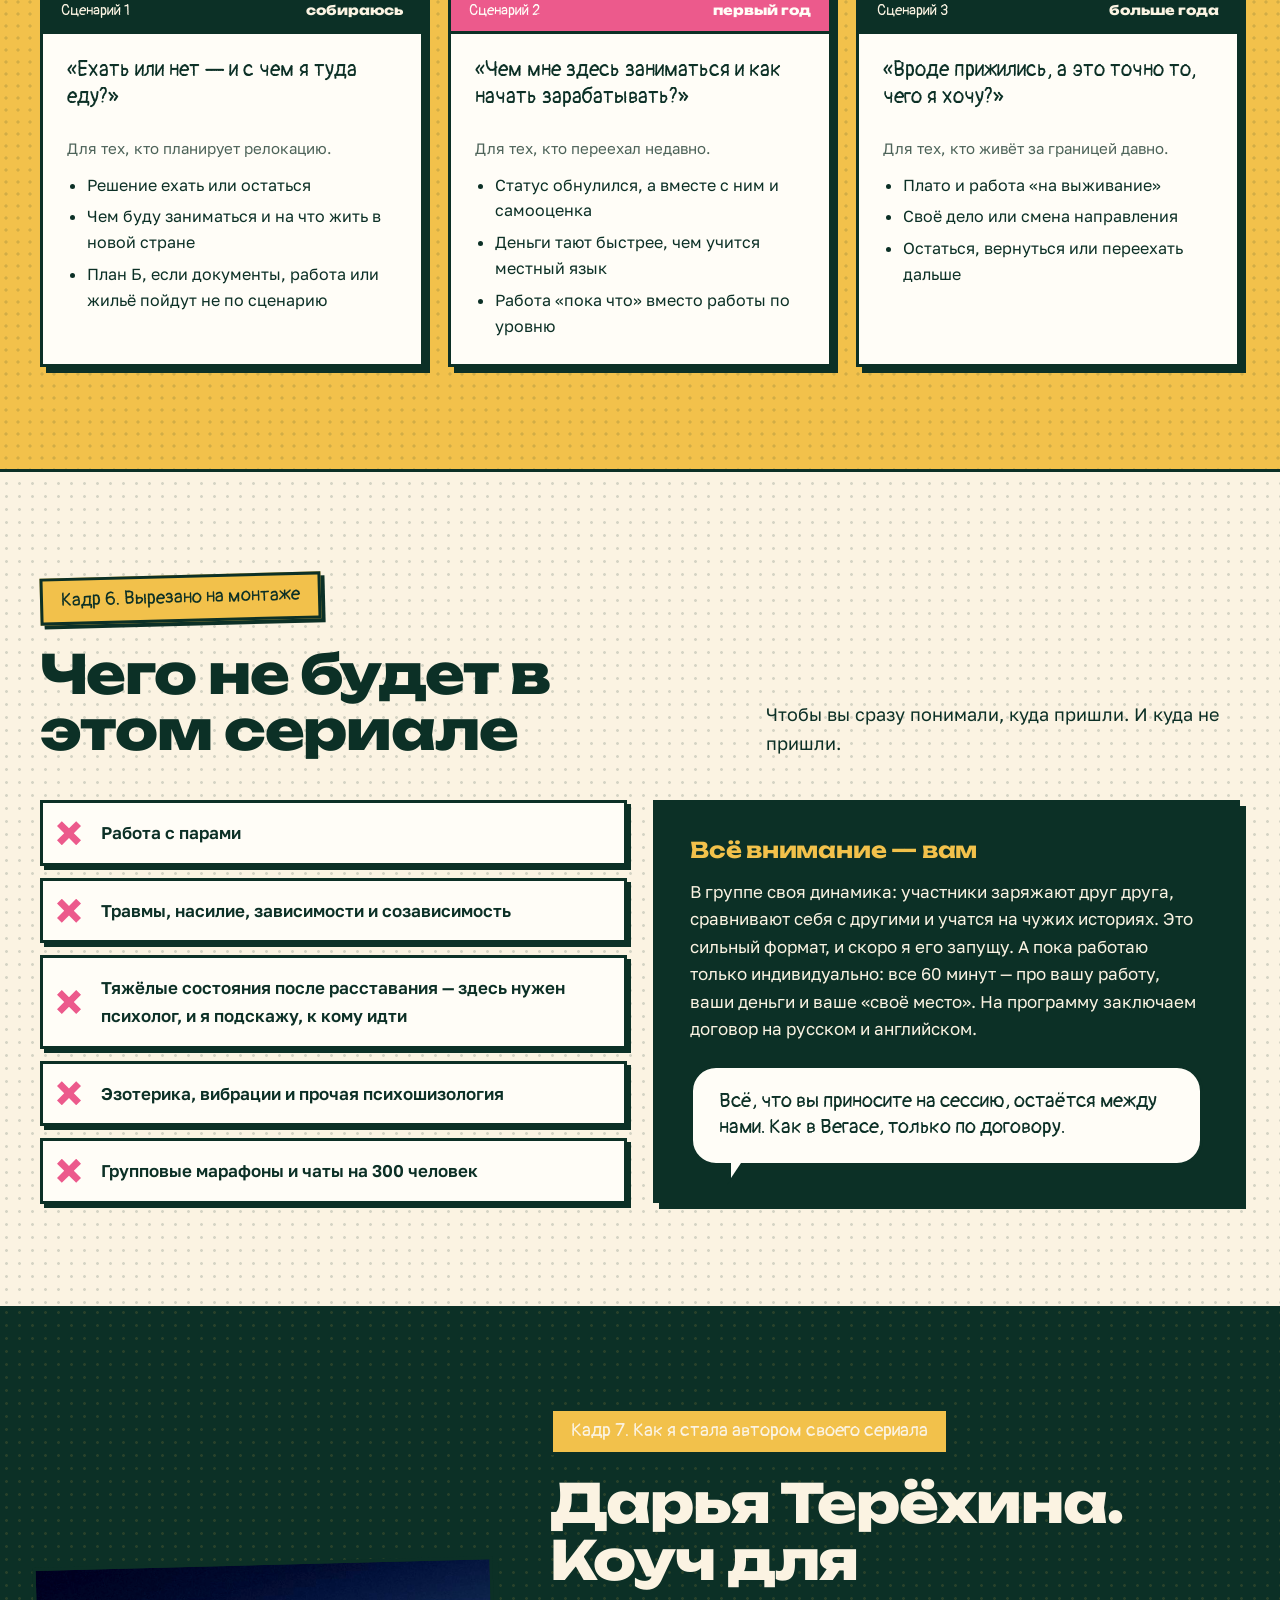
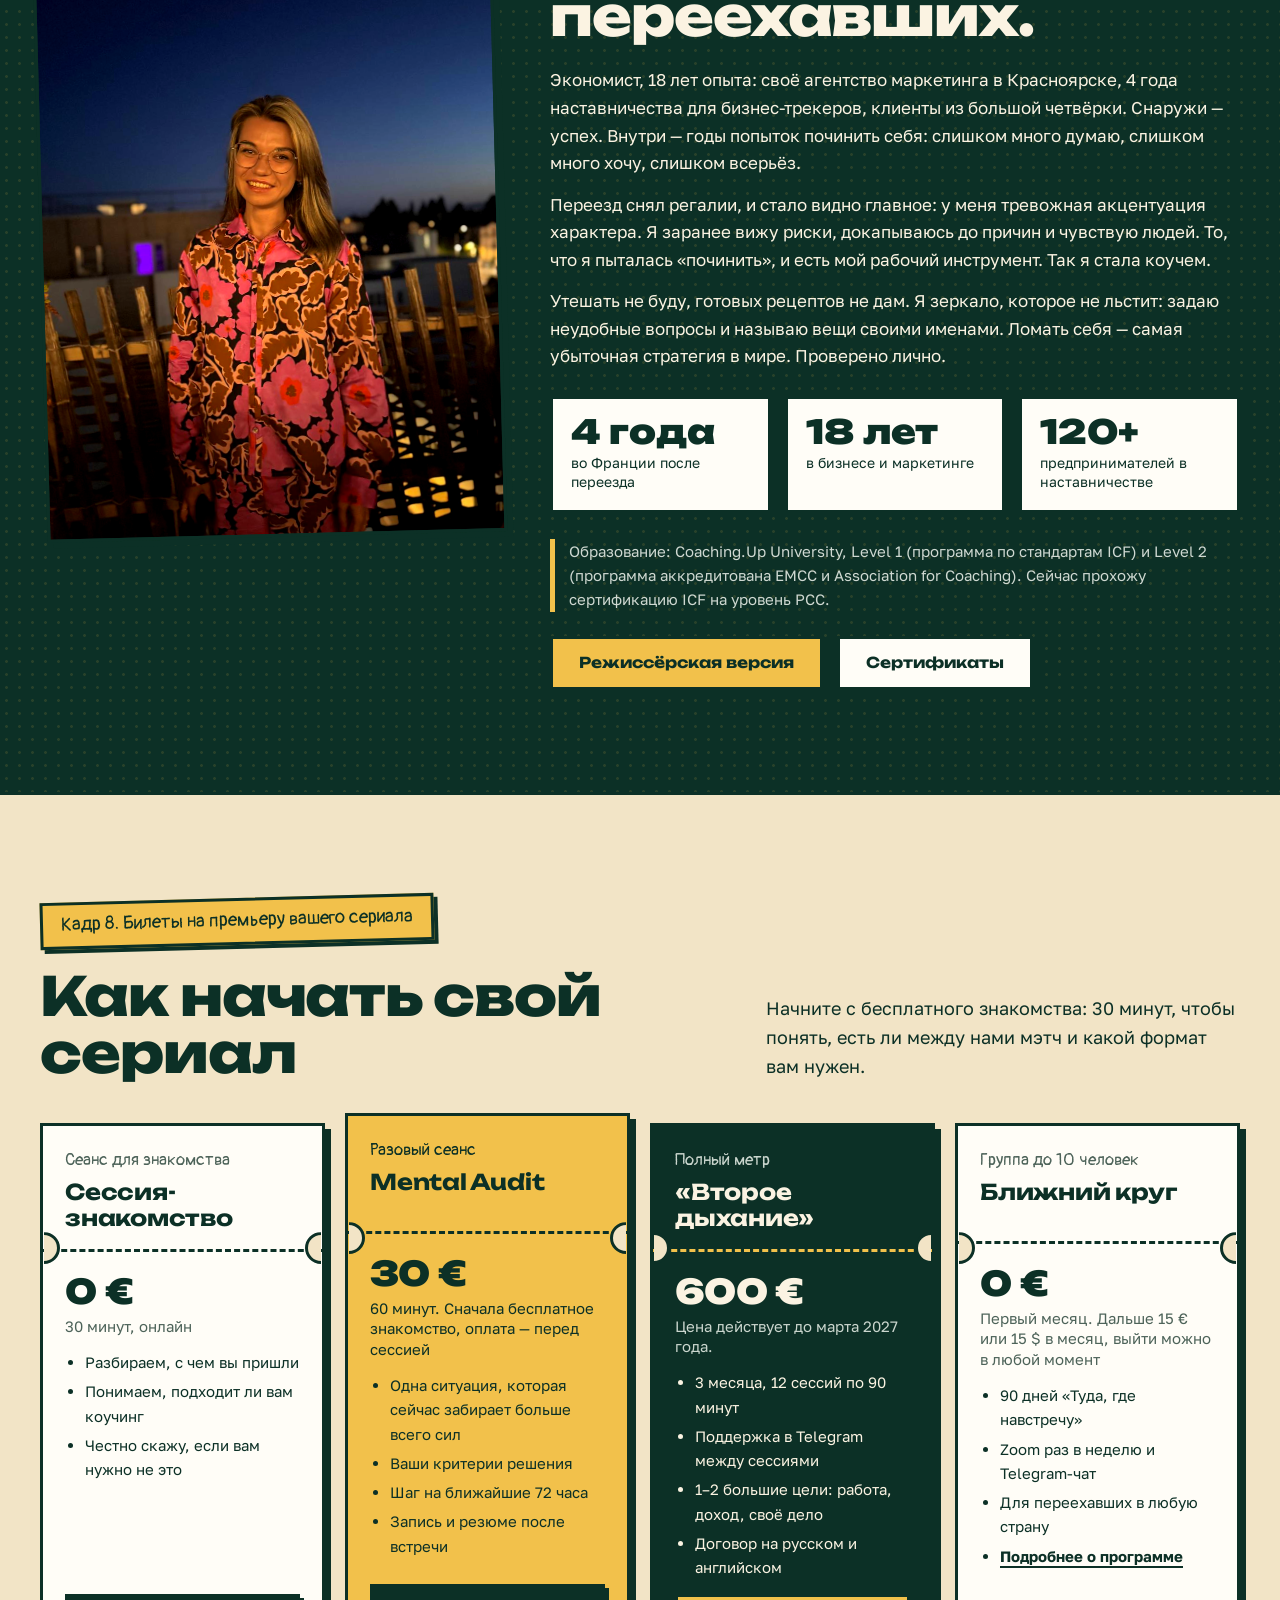
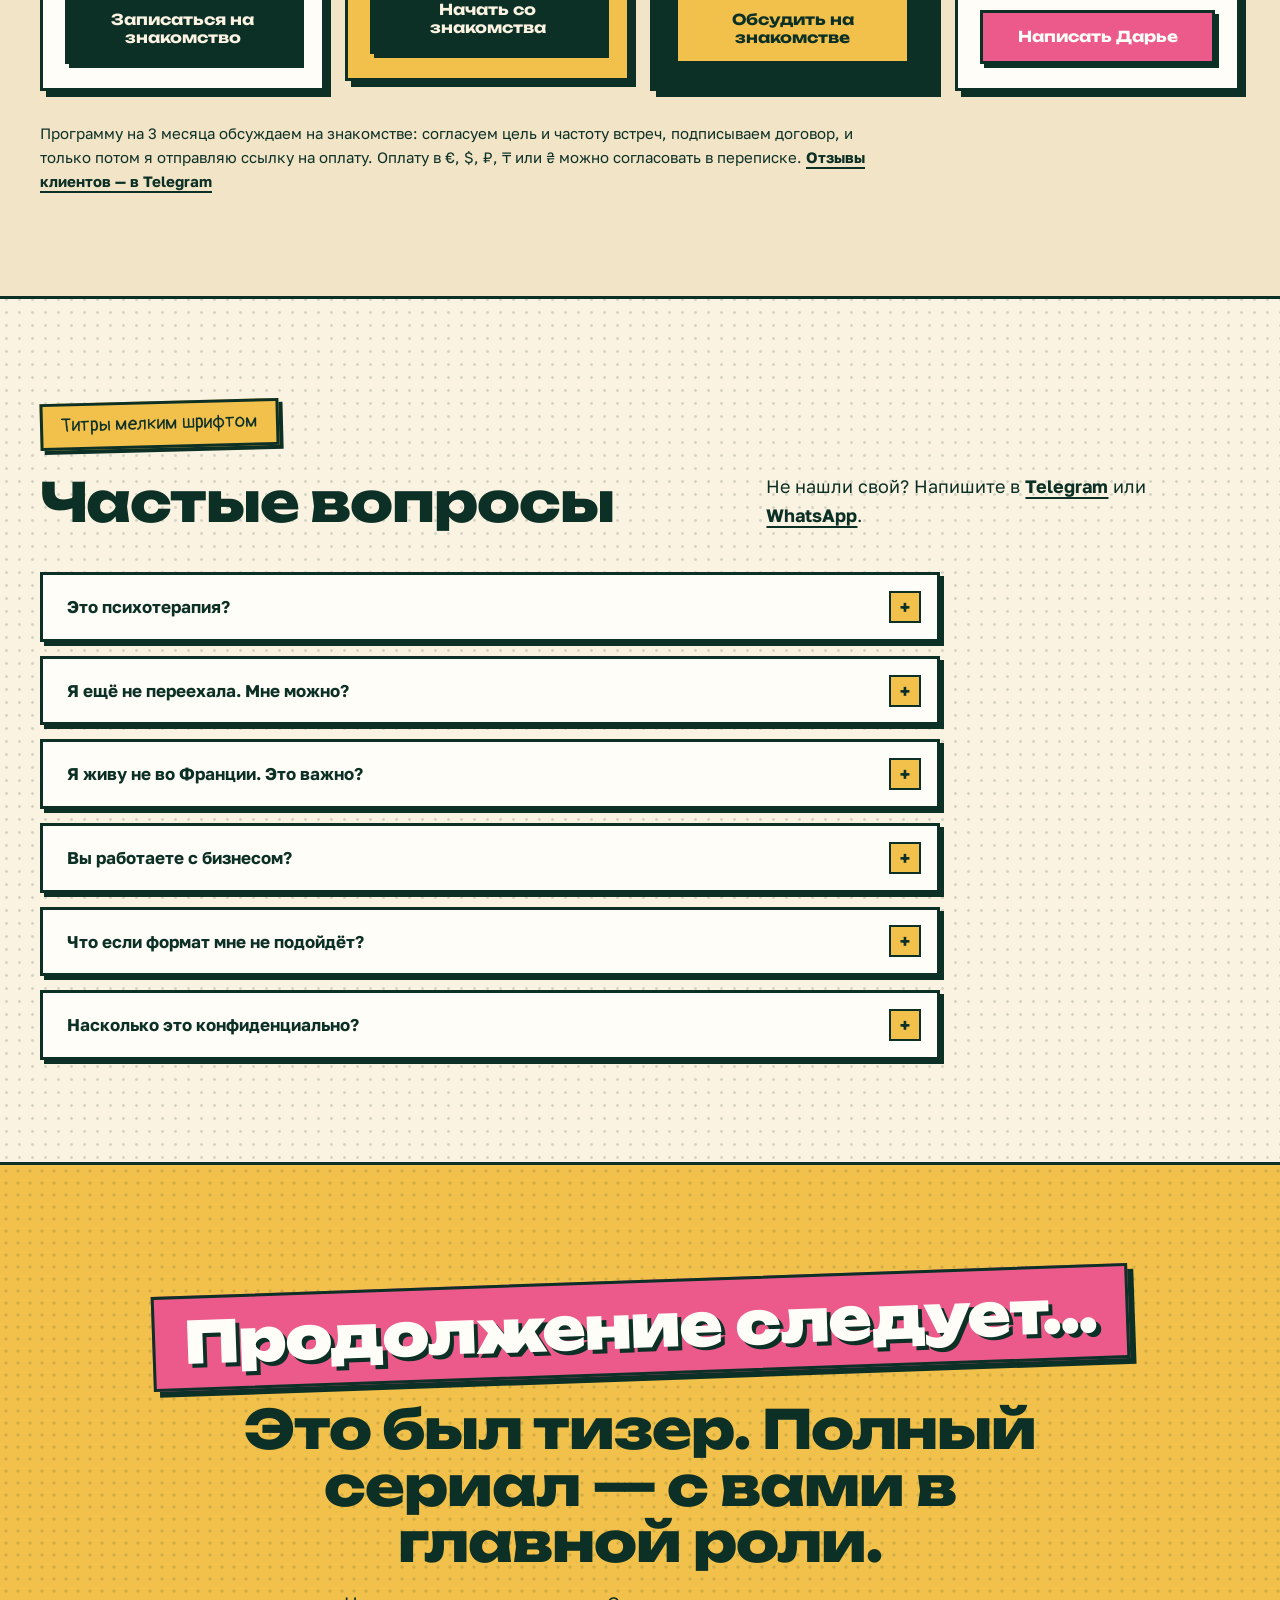
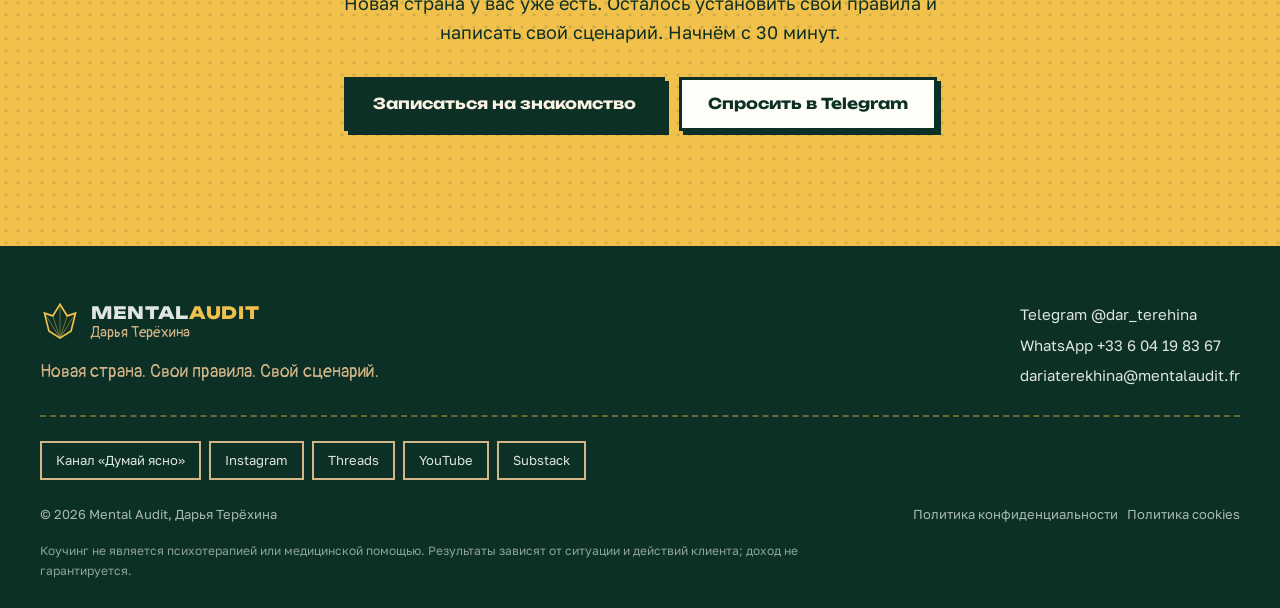
==== commit 4c2a6c6d: "Главная: билет «Ближний круг» с кнопкой «Написать Дарье» Co-Authored-By: Claude Opus 5.5 <noreply@an" ====
--- a/index.html
+++ b/index.html
@@ -14,7 +14,7 @@
 <link rel="preconnect" href="https://fonts.googleapis.com">
 <link rel="preconnect" href="https://fonts.gstatic.com" crossorigin>
 <link href="https://fonts.googleapis.com/css2?family=Golos+Text:wght@400;600;700&family=Pangolin&family=Unbounded:wght@700;800;900&display=swap" rel="stylesheet">
-<link rel="stylesheet" href="style.css?v=20261119i">
+<link rel="stylesheet" href="style.css?v=20261124a">
 </head>
 <body>
 <a class="skip" href="#main">К содержанию</a>
@@ -322,7 +322,7 @@
       <h2>Как начать свой сериал</h2>
       <p>Начните с бесплатного знакомства: 30 минут, чтобы понять, есть ли между нами мэтч и какой формат вам нужен.</p>
     </div>
-    <div class="tickets">
+    <div class="tickets tickets4">
       <article class="ticket">
         <div class="ticket-head"><small>Сеанс для знакомства</small><h3>Сессия-знакомство</h3></div>
         <div class="ticket-body">
@@ -345,6 +345,14 @@
           <p class="price">600 €<small>Цена действует до марта 2027 года.</small></p>
           <ul><li>3 месяца, 12 сессий по 90 минут</li><li>Поддержка в Telegram между сессиями</li><li>1–2 большие цели: работа, доход, своё дело</li><li>Договор на русском и английском</li></ul>
           <a class="btn btn-gold" href="https://cal.com/daria-mentalaudit/%D1%81%D0%B5%D1%81%D1%81%D0%B8%D1%8F-%D0%B7%D0%BD%D0%B0%D0%BA%D0%BE%D0%BC%D1%81%D1%82%D0%B2%D0%BE" target="_blank" rel="noopener">Обсудить на знакомстве</a>
+        </div>
+      </article>
+      <article class="ticket">
+        <div class="ticket-head"><small>Группа до 10 человек</small><h3>Ближний круг</h3></div>
+        <div class="ticket-body">
+          <p class="price">0 €<small>Первый месяц. Дальше 15 € или 15 $ в месяц, выйти можно в любой момент</small></p>
+          <ul><li>90 дней «Туда, где навстречу»</li><li>Zoom раз в неделю и Telegram-чат</li><li>Для переехавших в любую страну</li><li><a class="link" href="krug.html">Подробнее о программе</a></li></ul>
+          <a class="btn btn-pink" href="https://t.me/dar_terehina" target="_blank" rel="noopener">Написать Дарье</a>
         </div>
       </article>
     </div>
--- a/style.css
+++ b/style.css
@@ -462,3 +462,11 @@
   .cover-art{margin-top:40px}
 }
 @media (min-width:1001px) and (max-width:1280px){.cover-art .bubble{right:-12px;max-width:360px}}
+
+/* Билеты на главной: четыре билета, включая «Ближний круг» */
+.tickets4{grid-template-columns:repeat(4,minmax(0,1fr));gap:20px}
+.tickets4 .ticket-head{min-height:118px;padding:24px 22px 18px}
+.tickets4 .ticket-body{padding:22px 22px 24px}
+.tickets4 .ticket::before,.tickets4 .ticket::after{top:106px}
+@media (max-width:1100px){.tickets4{grid-template-columns:repeat(2,minmax(0,1fr))}}
+@media (max-width:760px){.tickets4{grid-template-columns:1fr}}
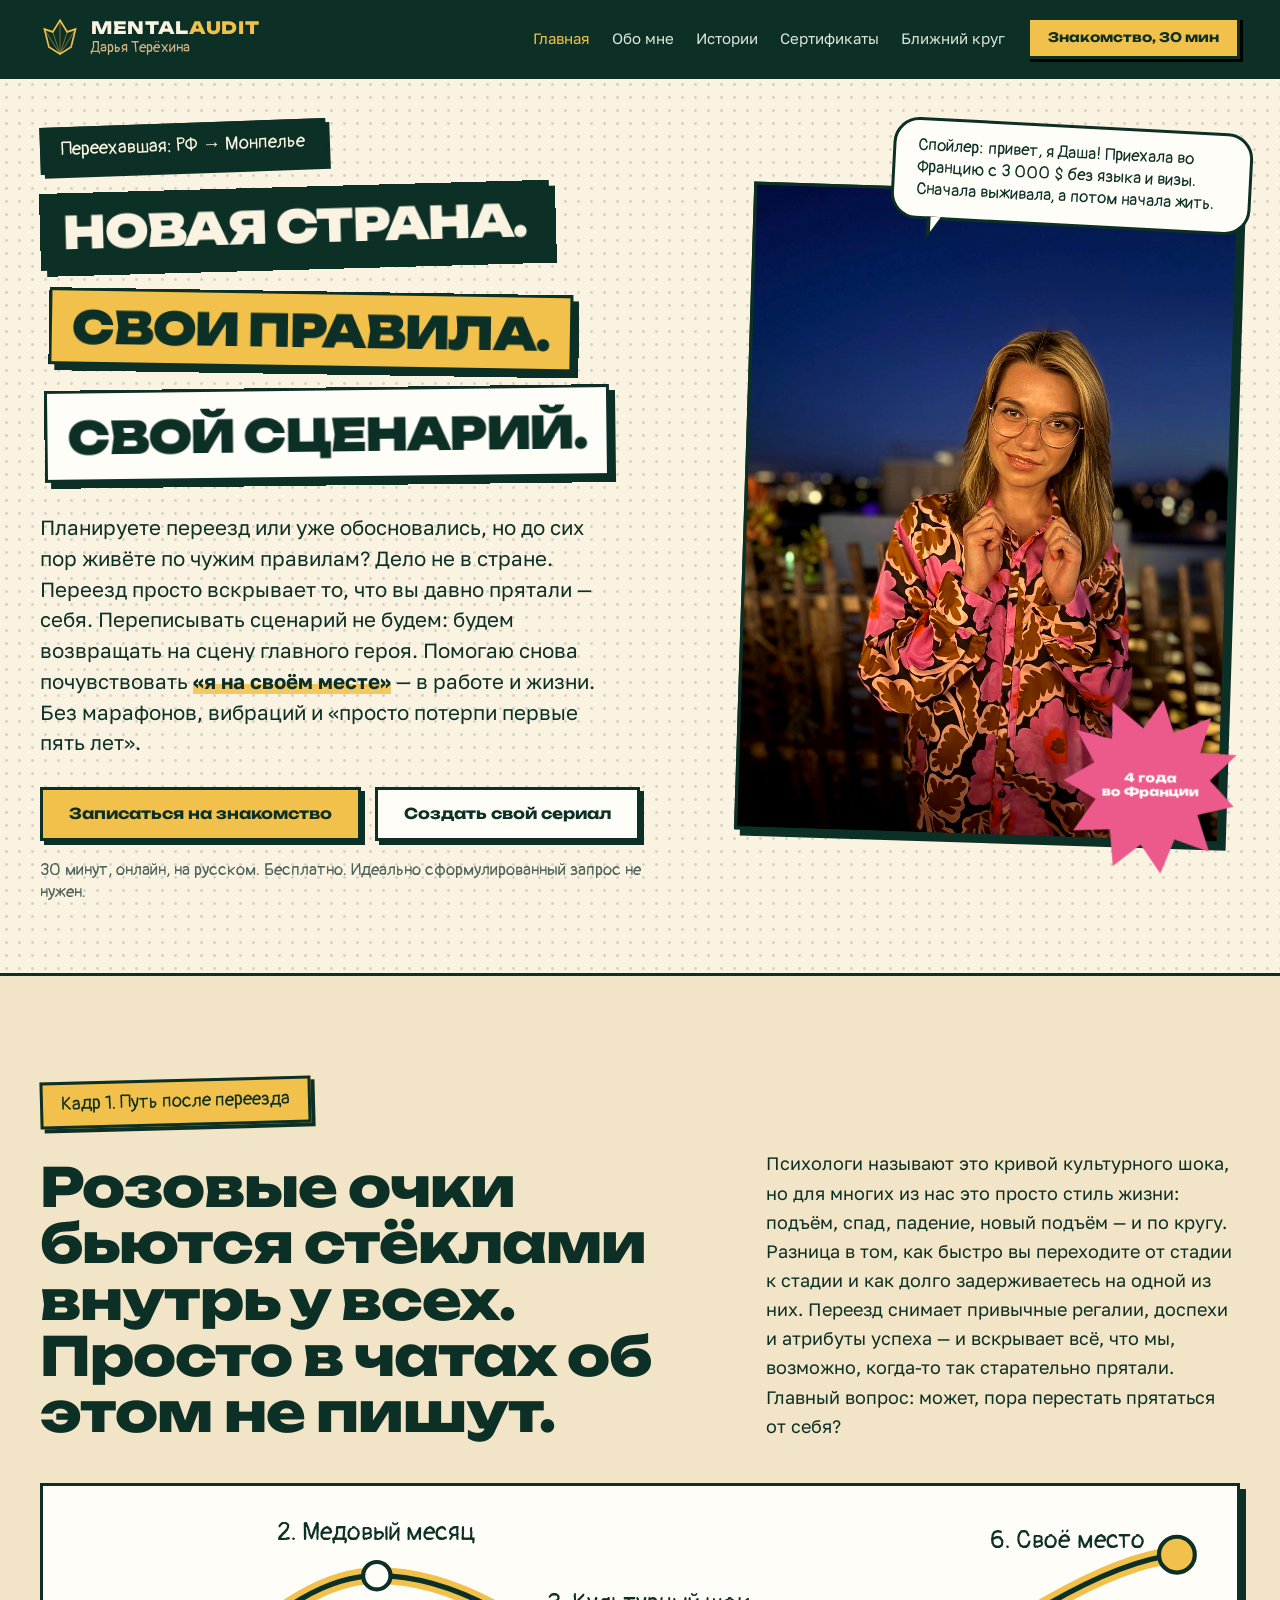
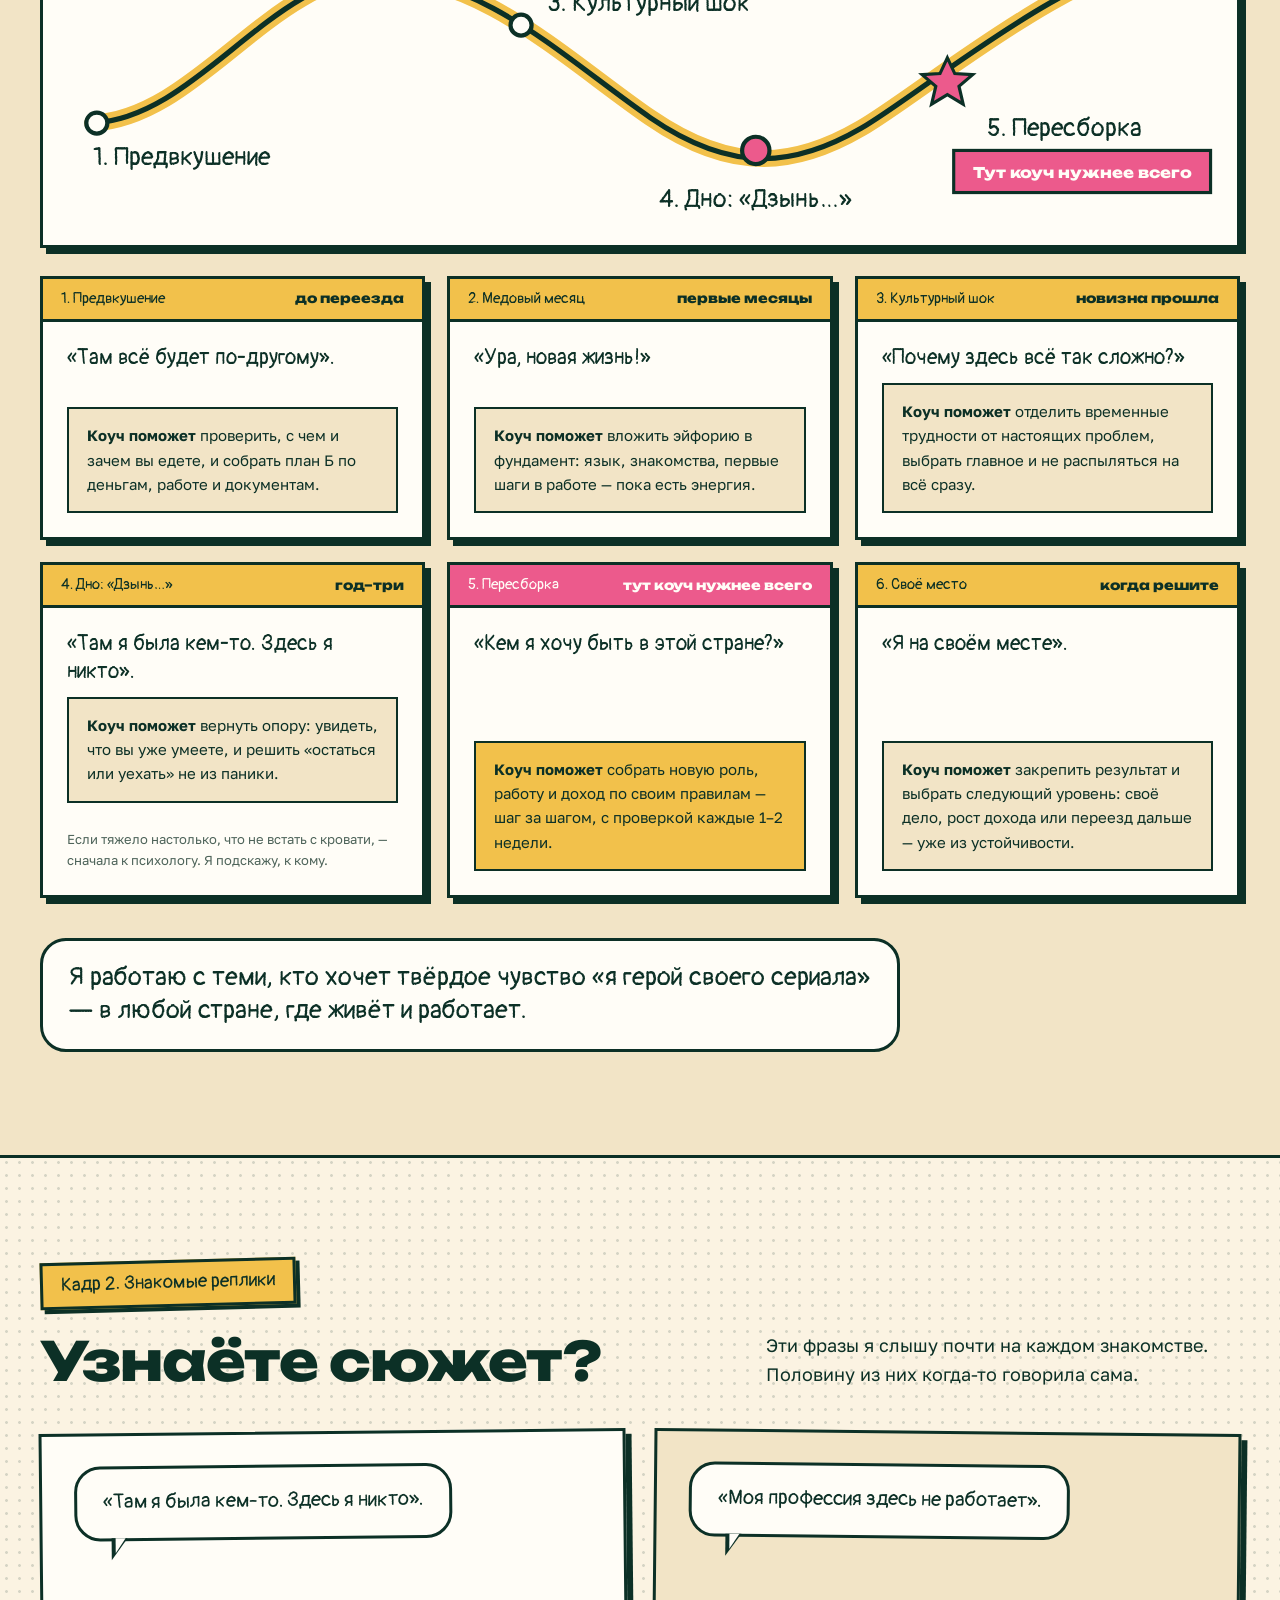
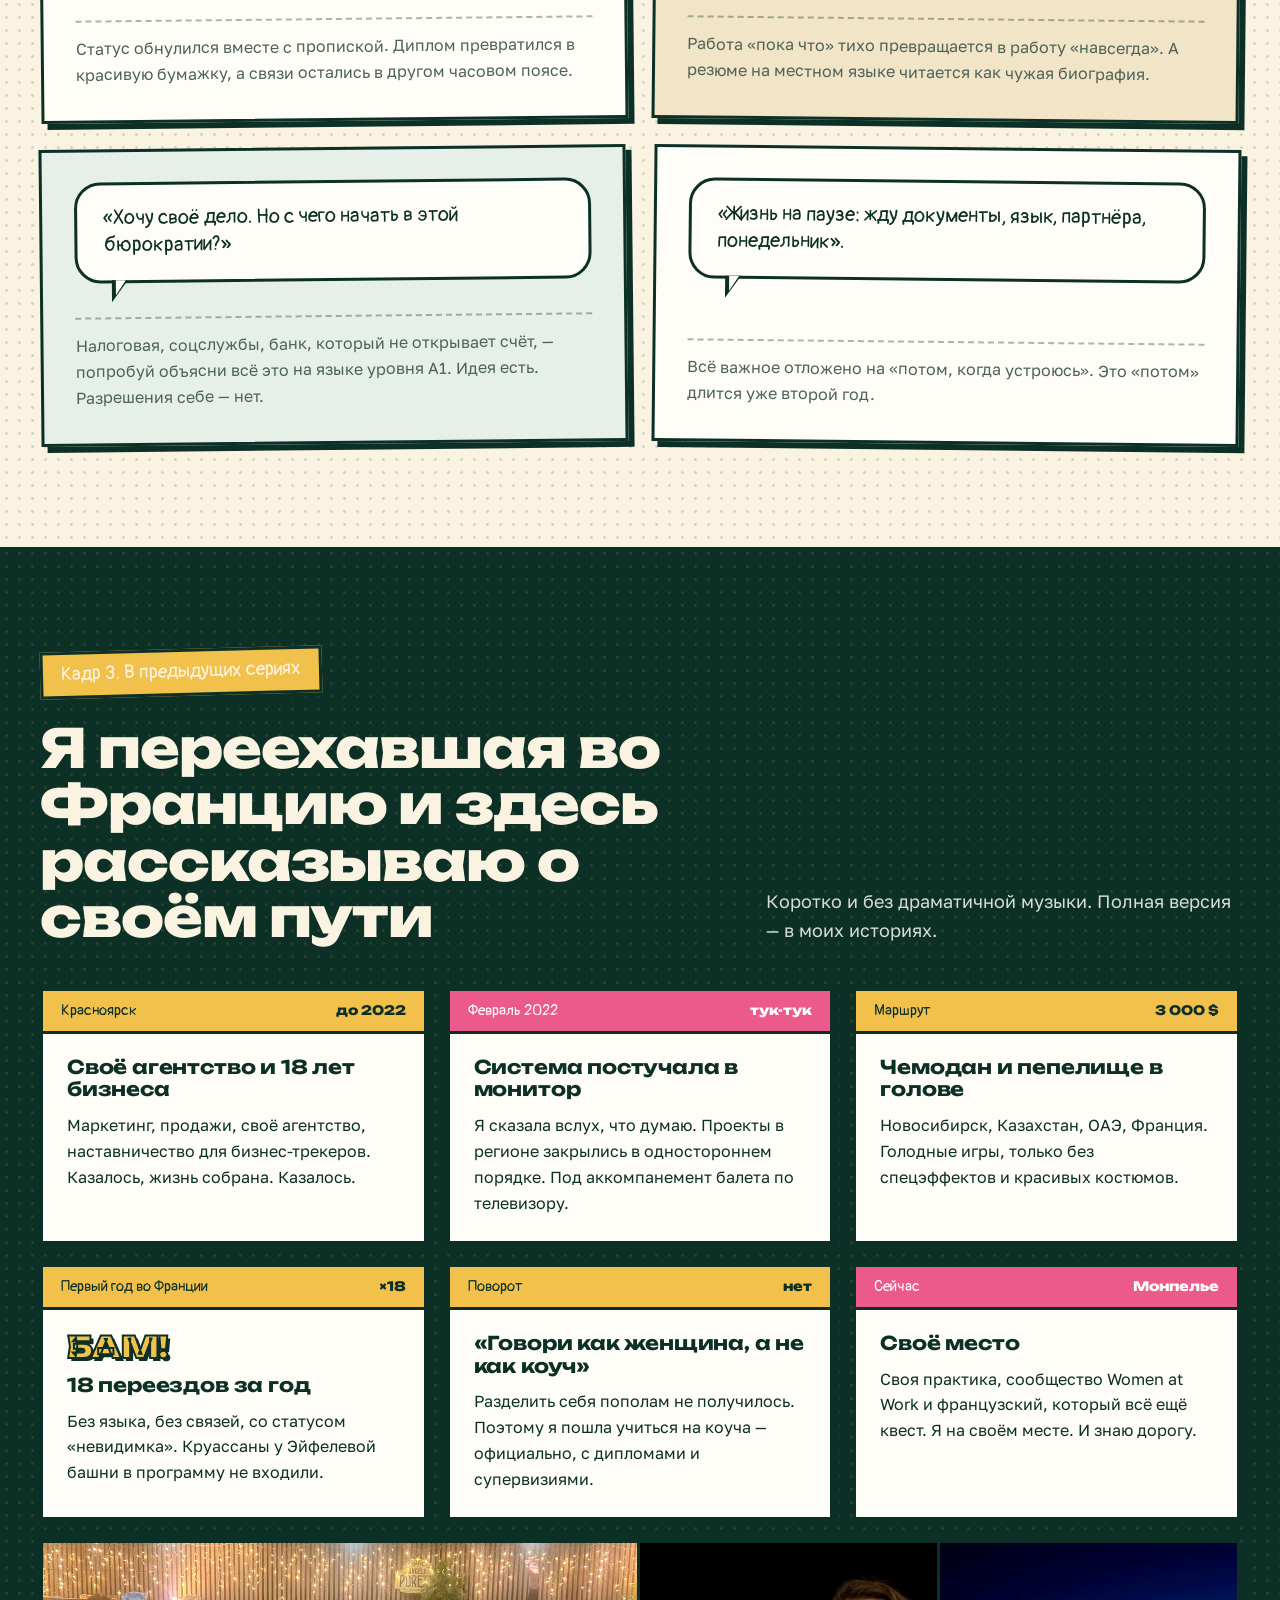
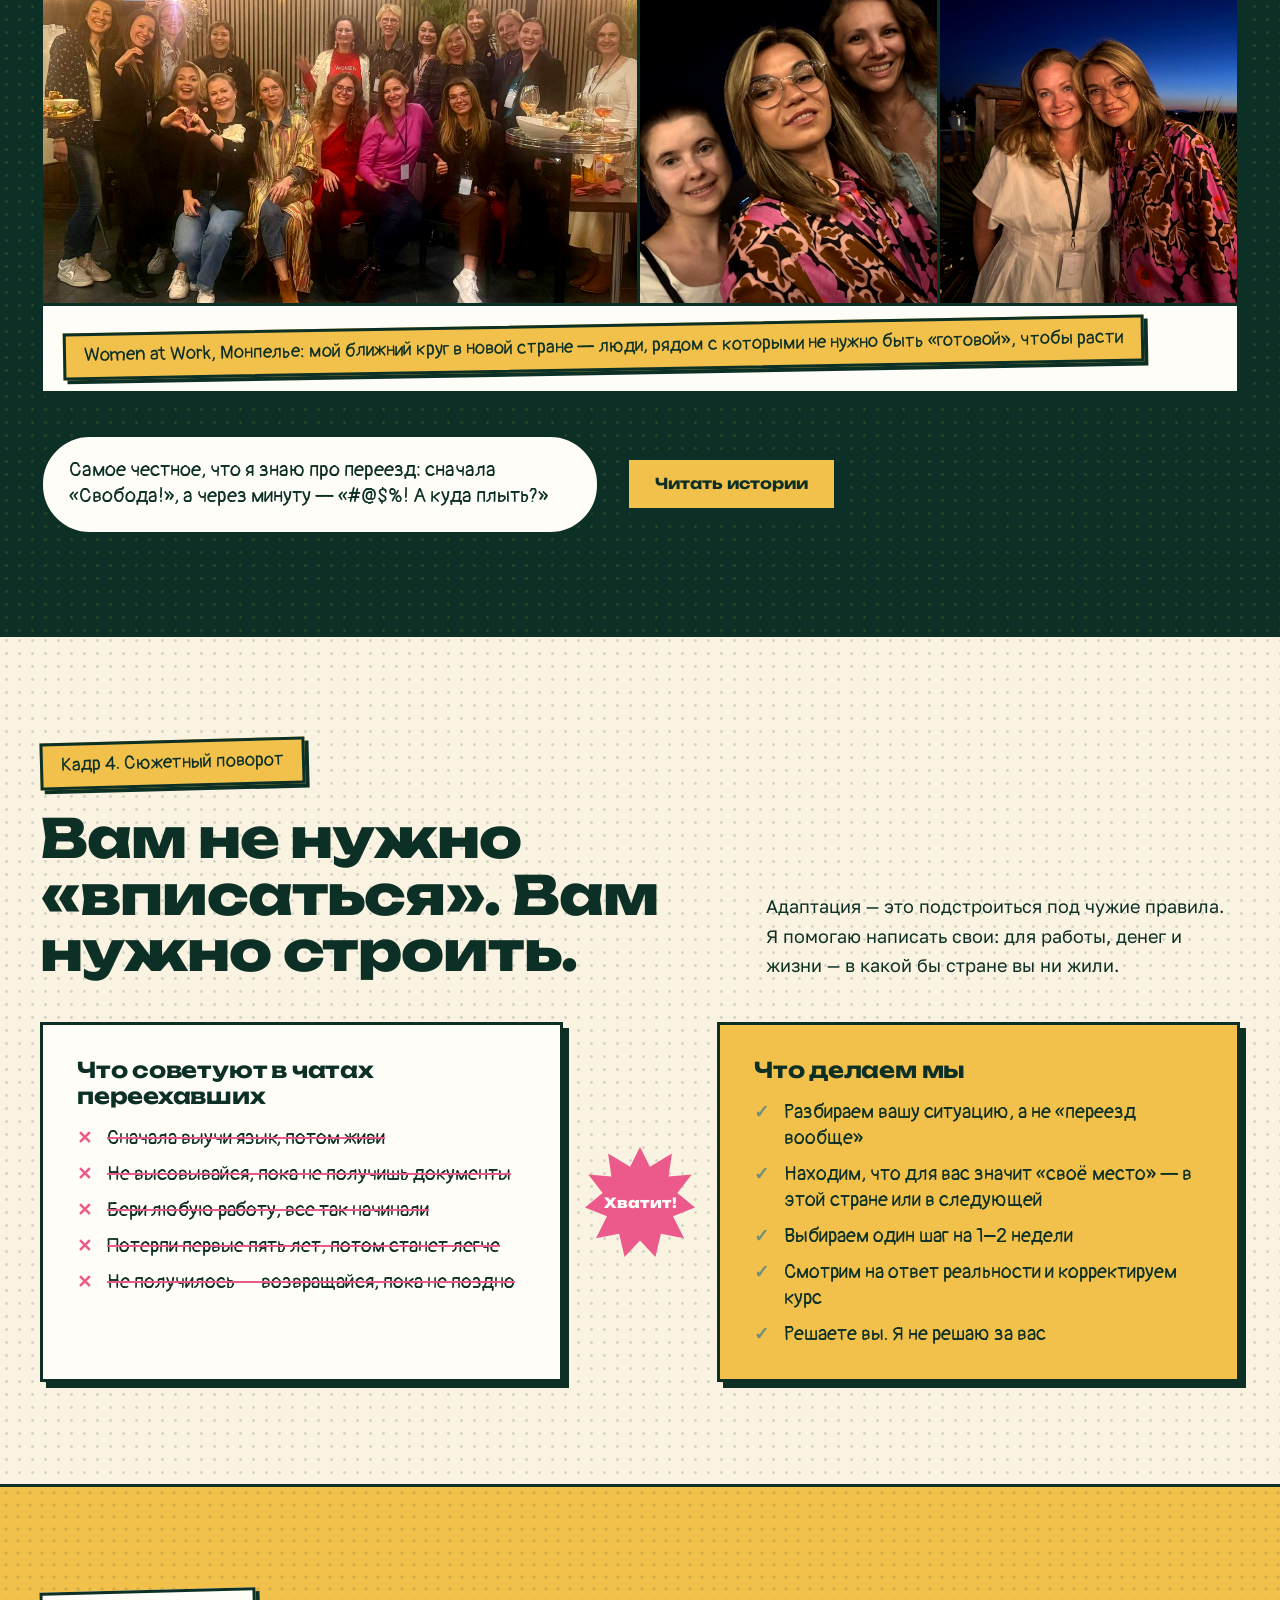
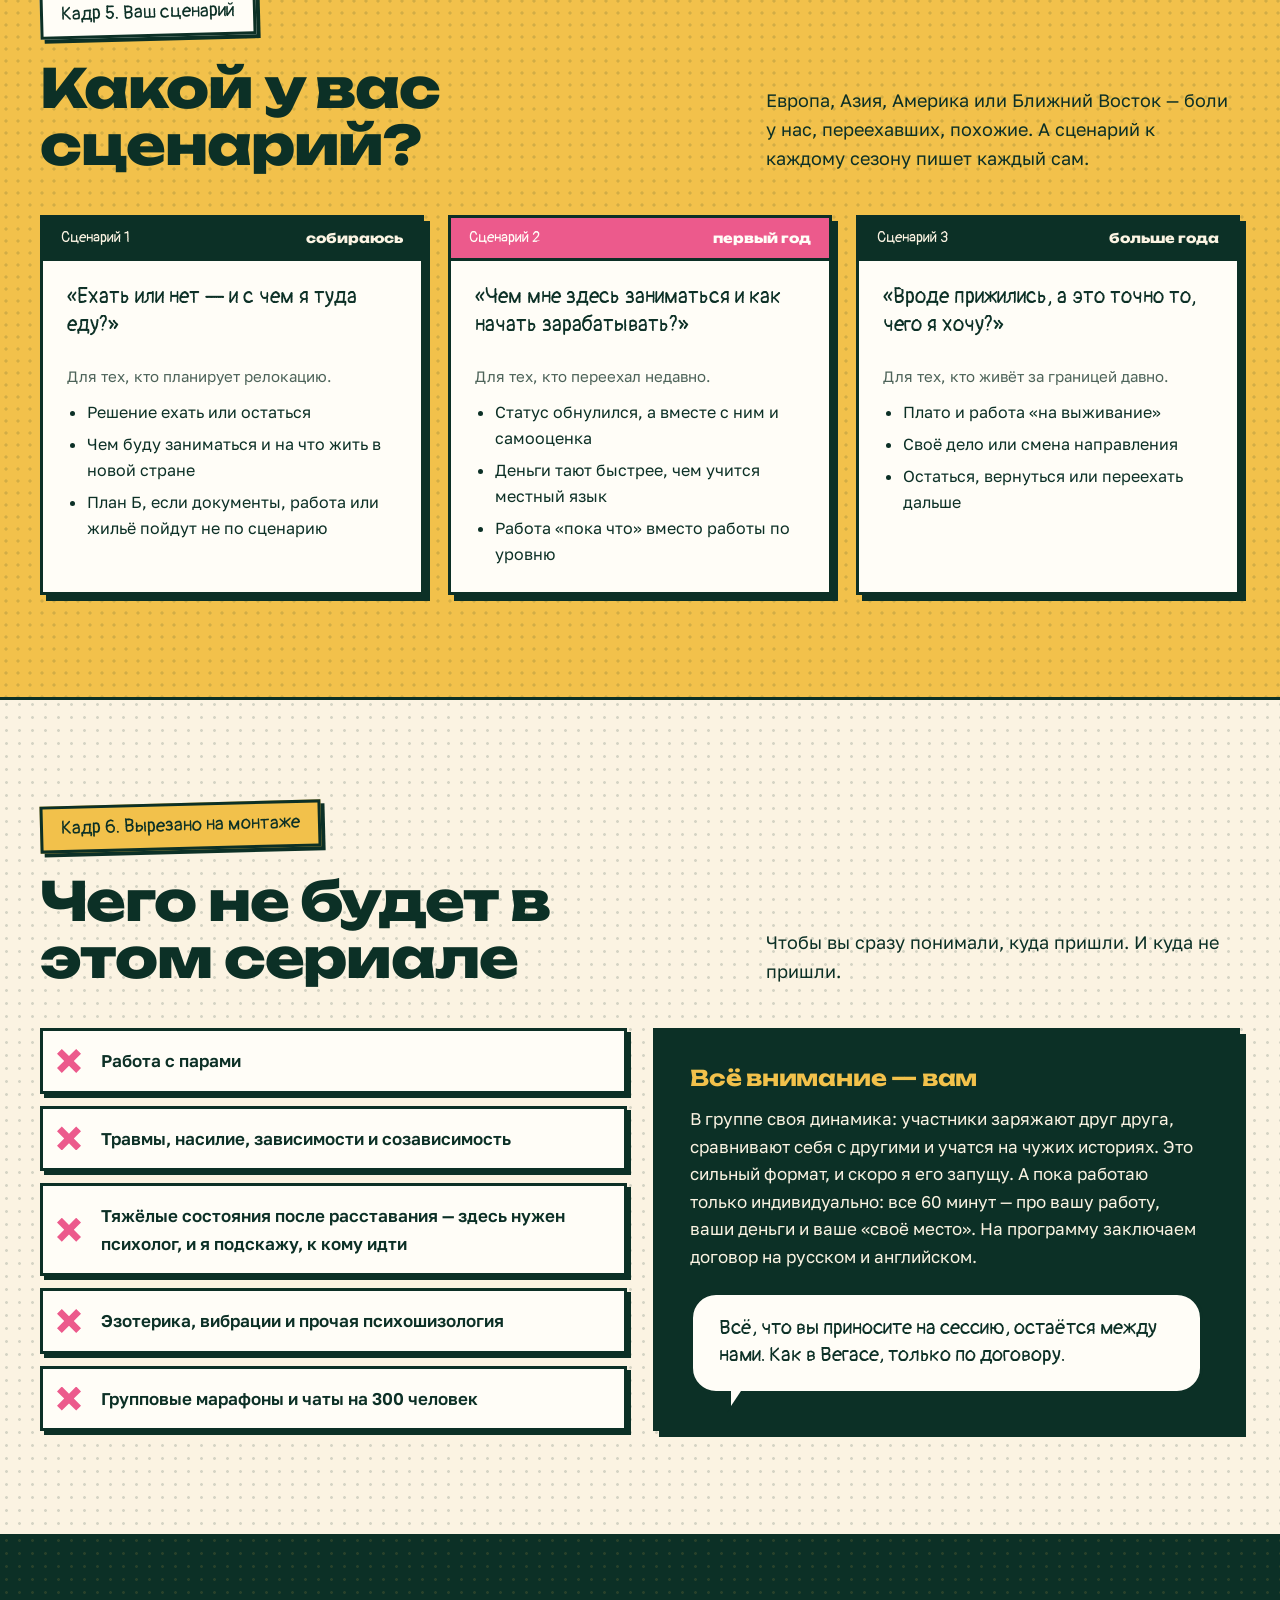
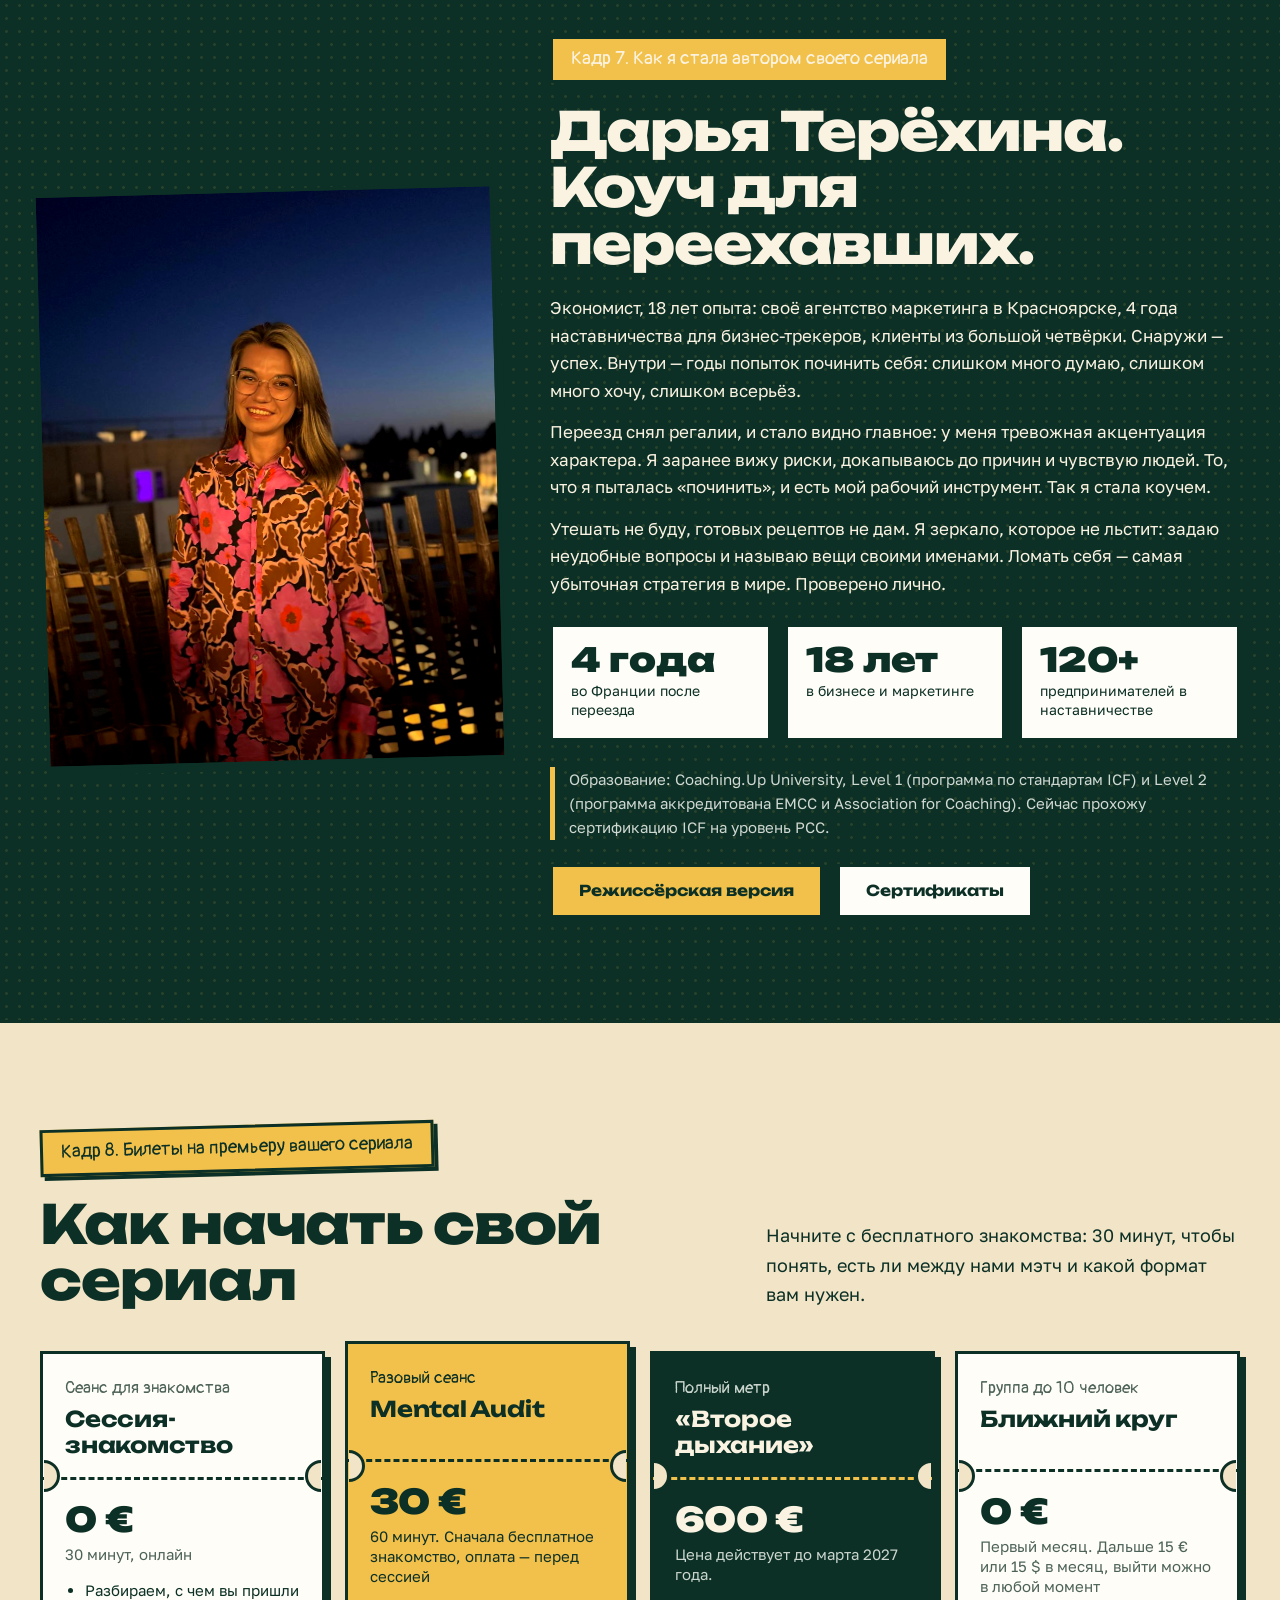
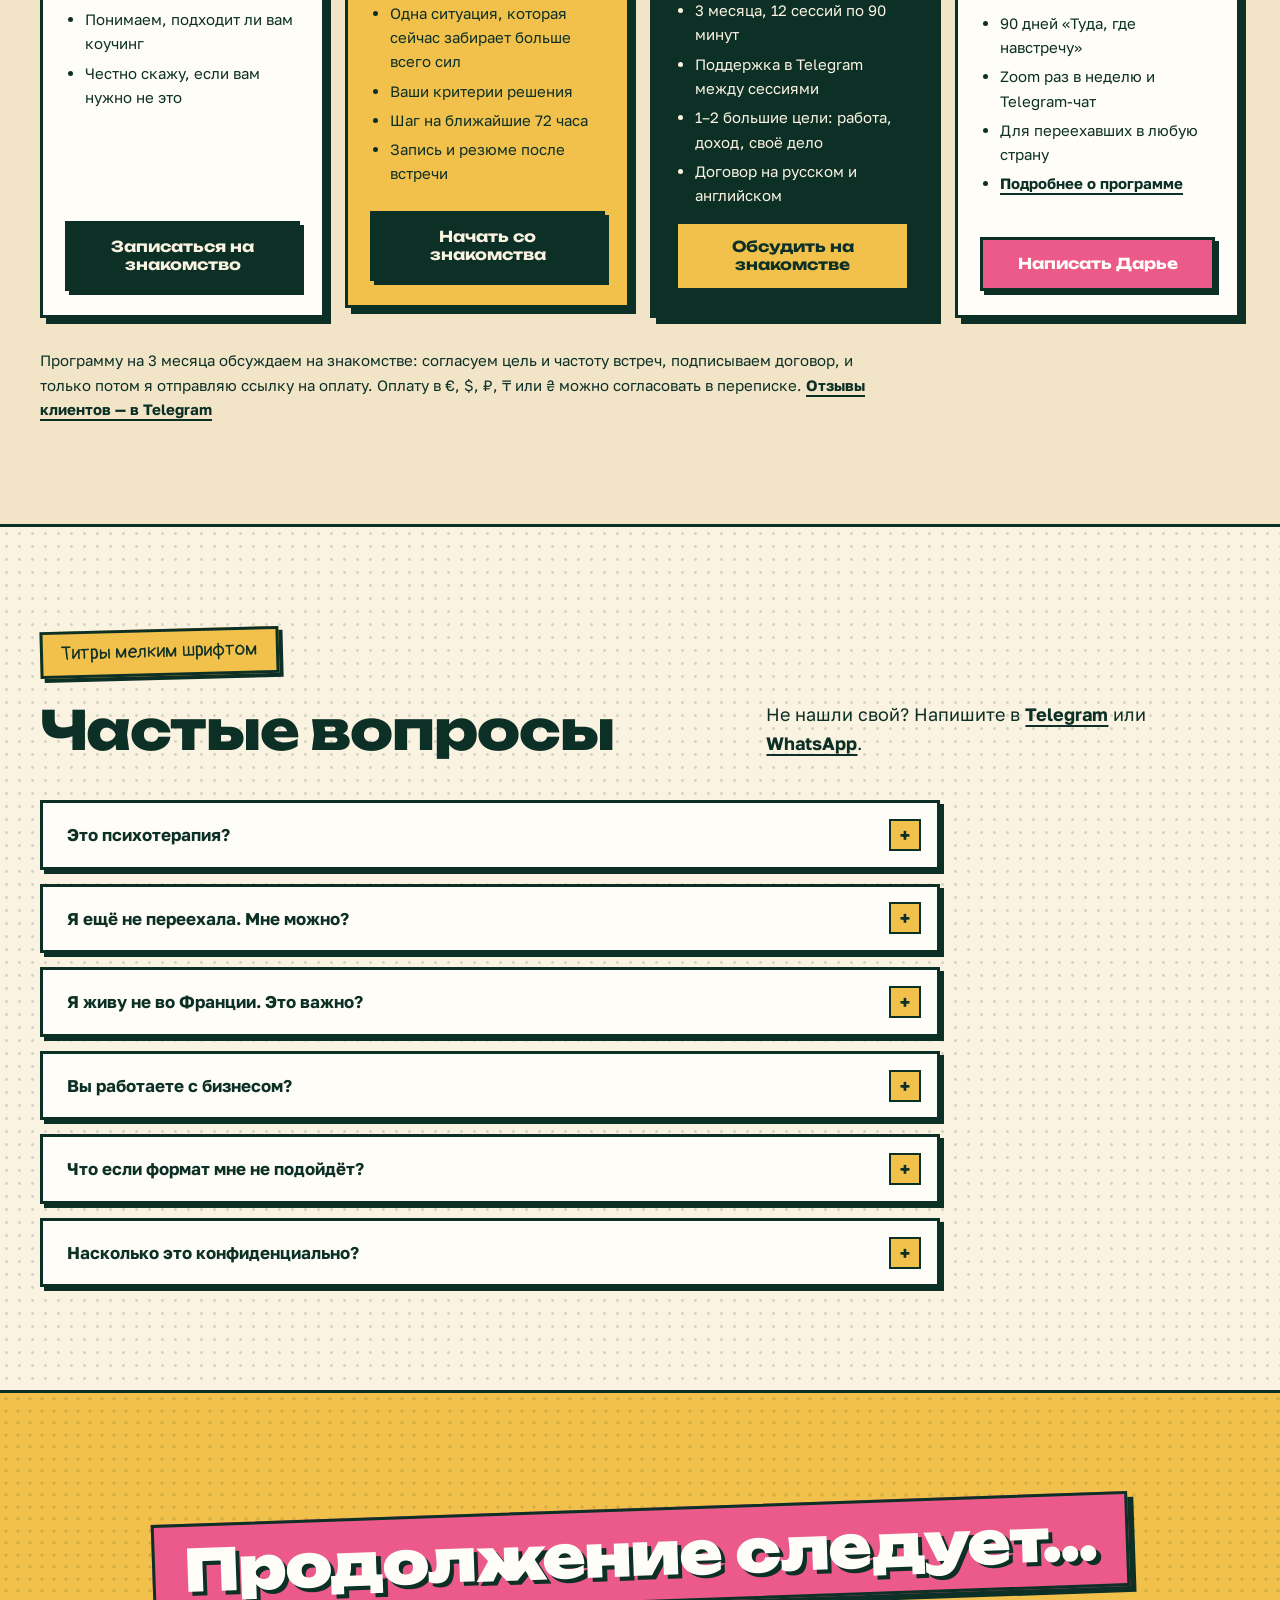
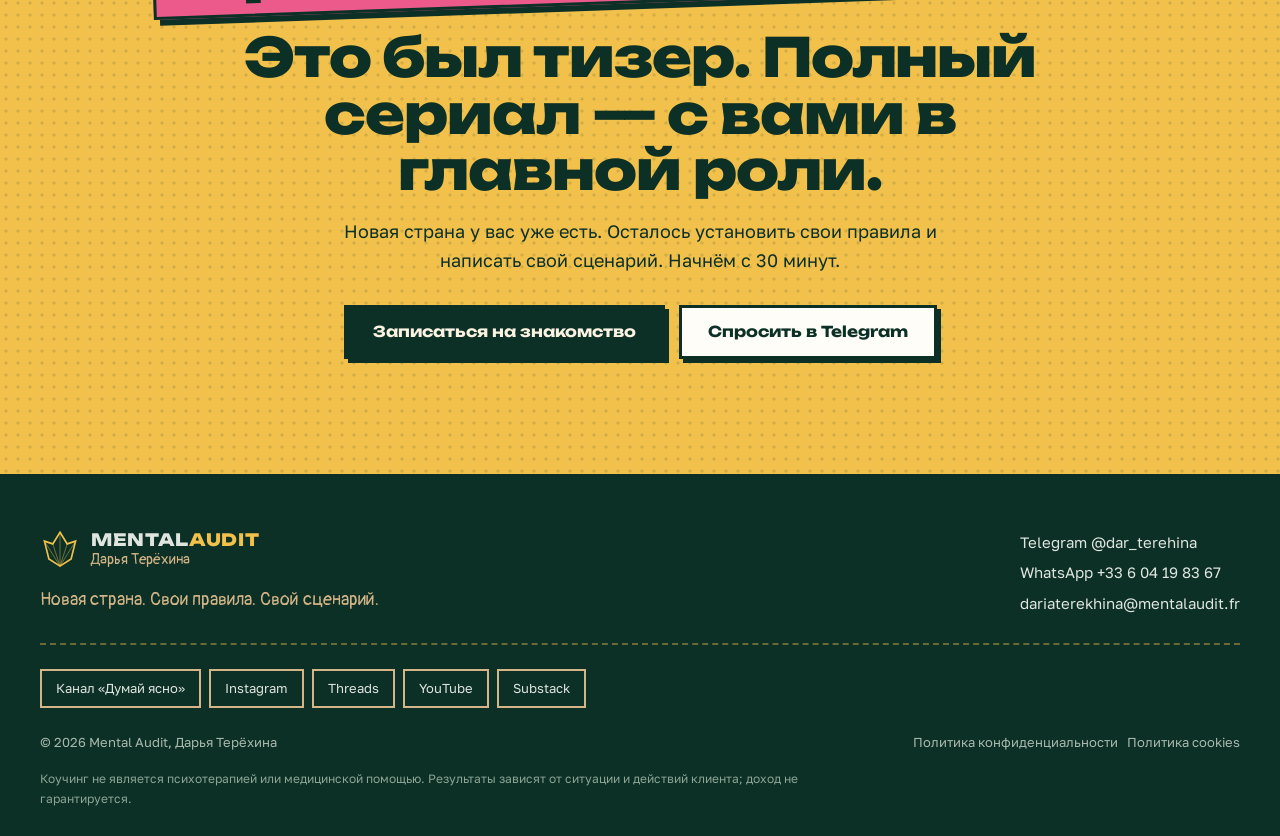
==== commit 311f8340: "Главная: общий коллаж Women at Work с одной плашкой Co-Authored-By: Claude Opus 5.5 <noreply@anthrop" ====
--- a/index.html
+++ b/index.html
@@ -14,7 +14,7 @@
 <link rel="preconnect" href="https://fonts.googleapis.com">
 <link rel="preconnect" href="https://fonts.gstatic.com" crossorigin>
 <link href="https://fonts.googleapis.com/css2?family=Golos+Text:wght@400;600;700&family=Pangolin&family=Unbounded:wght@700;800;900&display=swap" rel="stylesheet">
-<link rel="stylesheet" href="style.css?v=20261124a">
+<link rel="stylesheet" href="style.css?v=20261124b">
 </head>
 <body>
 <a class="skip" href="#main">К содержанию</a>
@@ -180,11 +180,13 @@
         <div class="frame-top"><span>Сейчас</span><b>Монпелье</b></div>
         <div class="frame-body"><h3>Своё место</h3><p>Своя практика, сообщество Women at Work и французский, который всё ещё квест. Я на своём месте. И знаю дорогу.</p></div>
       </article>
-      <figure class="frame wide photo" style="margin:0">
-        <div class="halftone"><img src="images/daria-group-evening.jpg" alt="Дарья на вечере женского предпринимательского сообщества в Монпелье" loading="lazy"></div>
-      </figure>
-      <figure class="frame wide photo" style="margin:0">
-        <div class="halftone"><img src="images/daria-community.jpg" alt="Дарья с участницами бизнес-сообщества на террасе" loading="lazy" style="object-position:center 30%"></div>
+      <figure class="frame collage-frame" style="margin:0">
+        <div class="collage">
+          <div class="halftone c-main"><img src="images/daria-waw-group.jpg" alt="Участницы женского предпринимательского сообщества Women at Work на вечерней встрече в Монпелье" loading="lazy" style="object-position:center 40%"></div>
+          <div class="halftone"><img src="images/daria-waw-selfie.jpg" alt="Дарья с подругами на вечернем селфи" loading="lazy" style="object-position:center 35%"></div>
+          <div class="halftone"><img src="images/daria-waw-duo.jpg" alt="Дарья с подругой на террасе на закате" loading="lazy" style="object-position:center 45%"></div>
+        </div>
+        <figcaption class="collage-cap"><span class="caption">Women at Work, Монпелье: мой ближний круг в новой стране — люди, рядом с которыми не нужно быть «готовой», чтобы расти</span></figcaption>
       </figure>
     </div>
     <div class="strip-out">
--- a/style.css
+++ b/style.css
@@ -470,3 +470,14 @@
 .tickets4 .ticket::before,.tickets4 .ticket::after{top:106px}
 @media (max-width:1100px){.tickets4{grid-template-columns:repeat(2,minmax(0,1fr))}}
 @media (max-width:760px){.tickets4{grid-template-columns:1fr}}
+
+/* Главная: общий коллаж Women at Work с одной плашкой */
+.frame.collage-frame{grid-column:1/-1}
+.collage{display:grid;grid-template-columns:minmax(0,2fr) minmax(0,1fr) minmax(0,1fr);gap:3px;background:var(--ink);height:360px}
+.collage .halftone{height:100%}
+.collage-cap{padding:18px 20px 20px;background:var(--white);border-top:var(--line) solid var(--ink)}
+.collage-cap .caption{transform:rotate(-1deg)}
+@media (max-width:760px){
+  .collage{grid-template-columns:repeat(2,minmax(0,1fr));grid-template-rows:200px 220px;height:auto}
+  .collage .c-main{grid-column:1/-1}
+}
